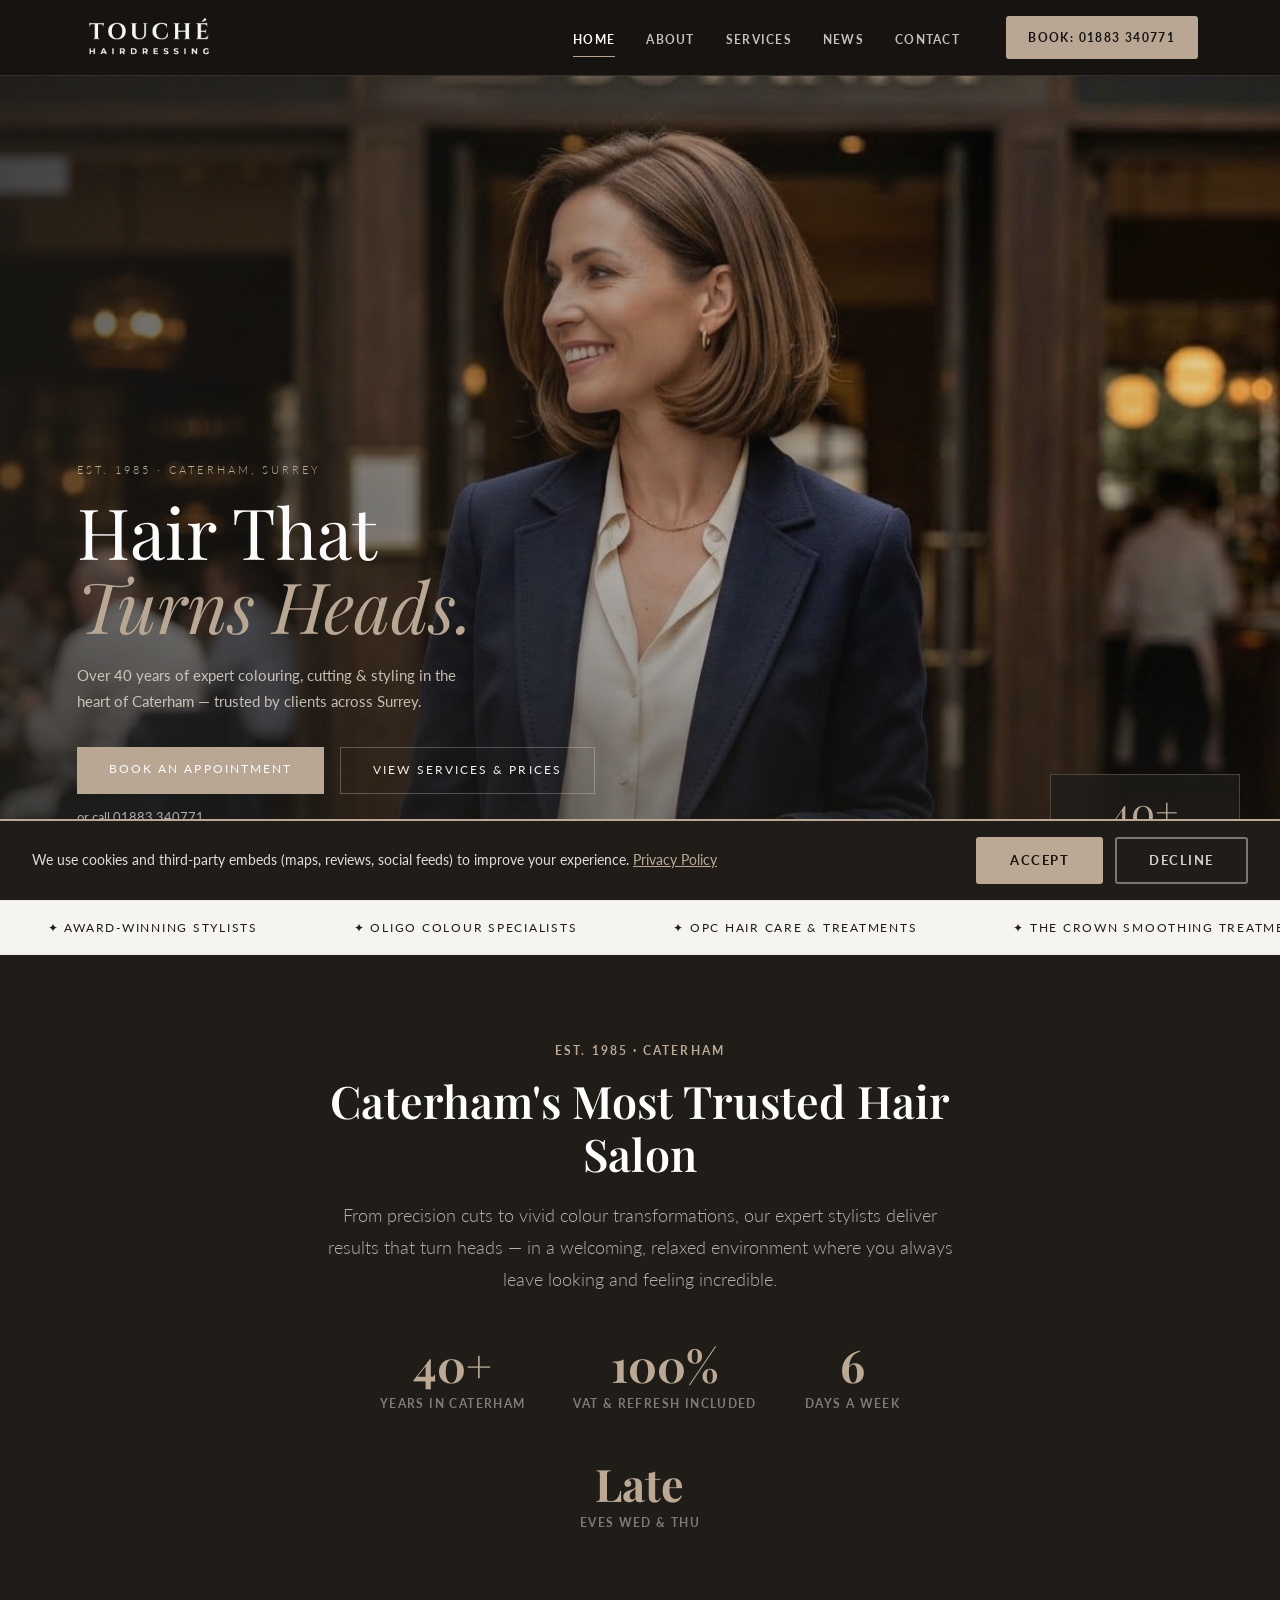
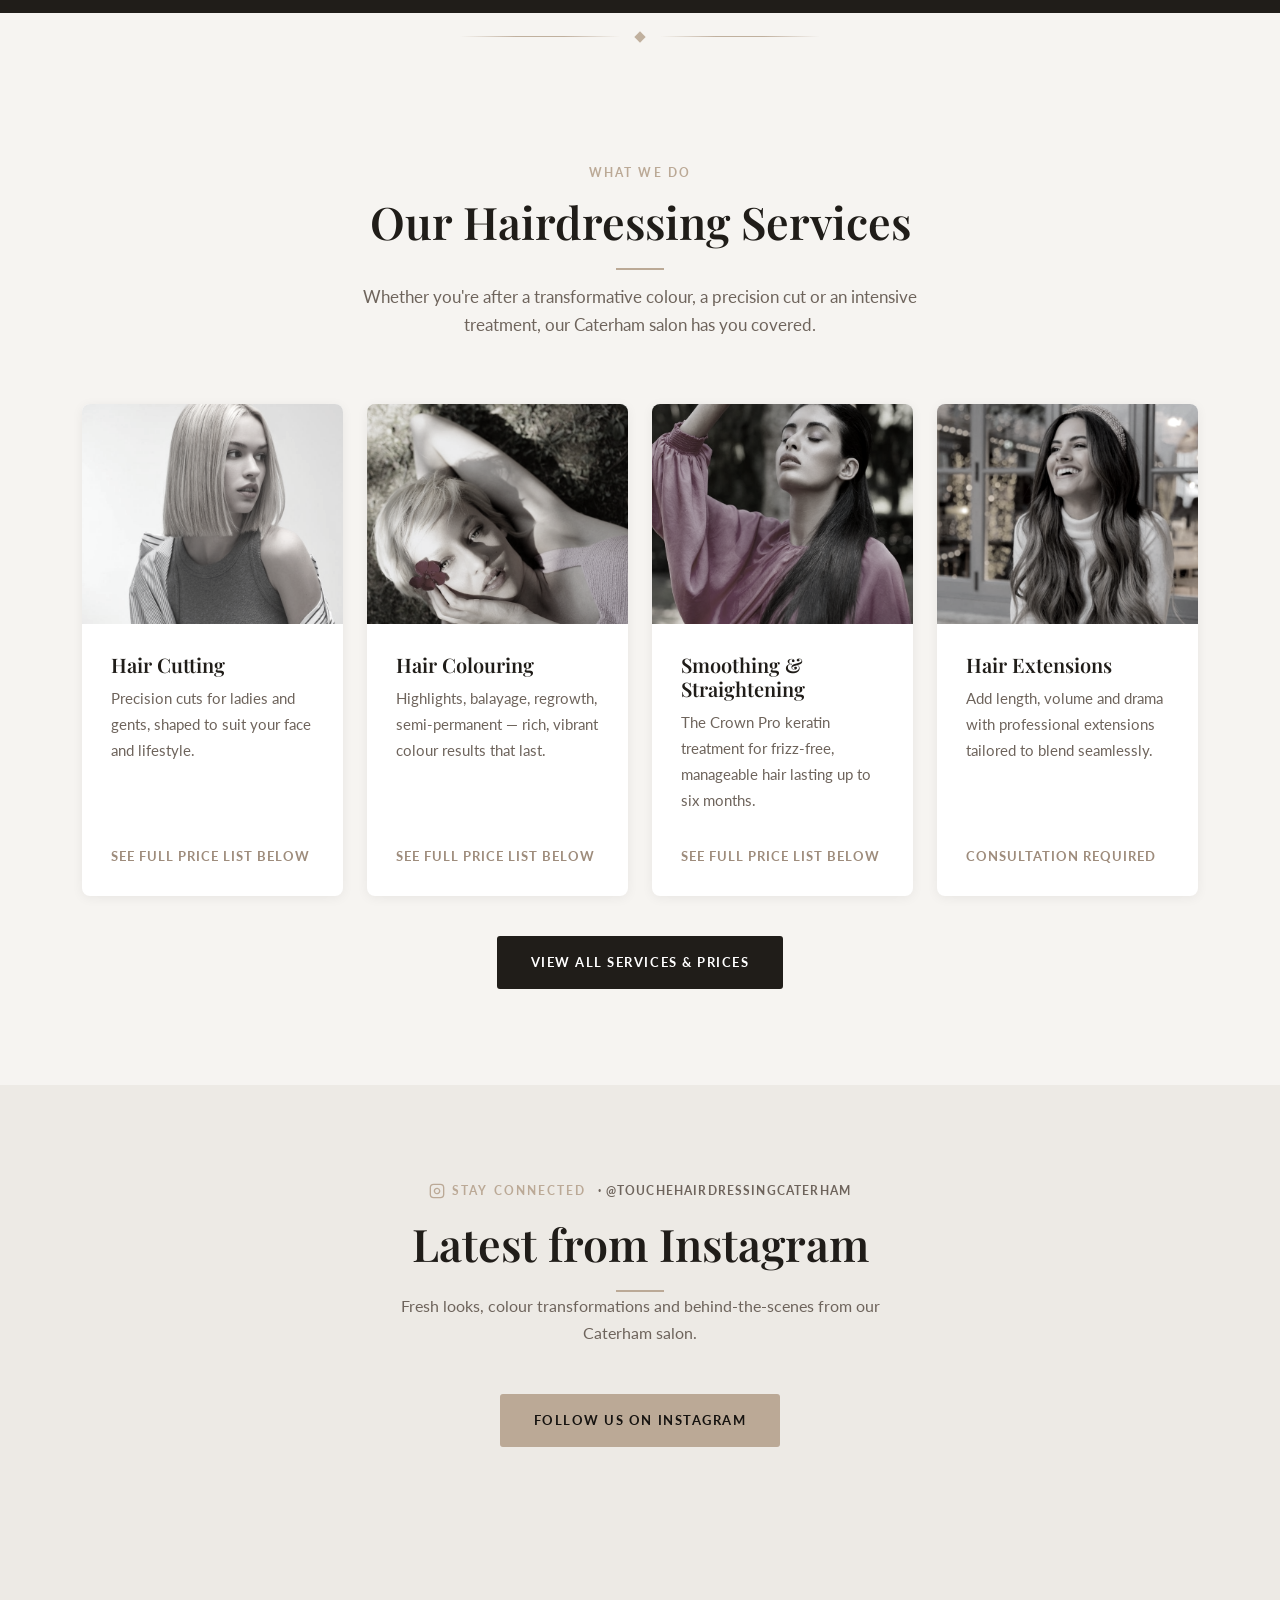
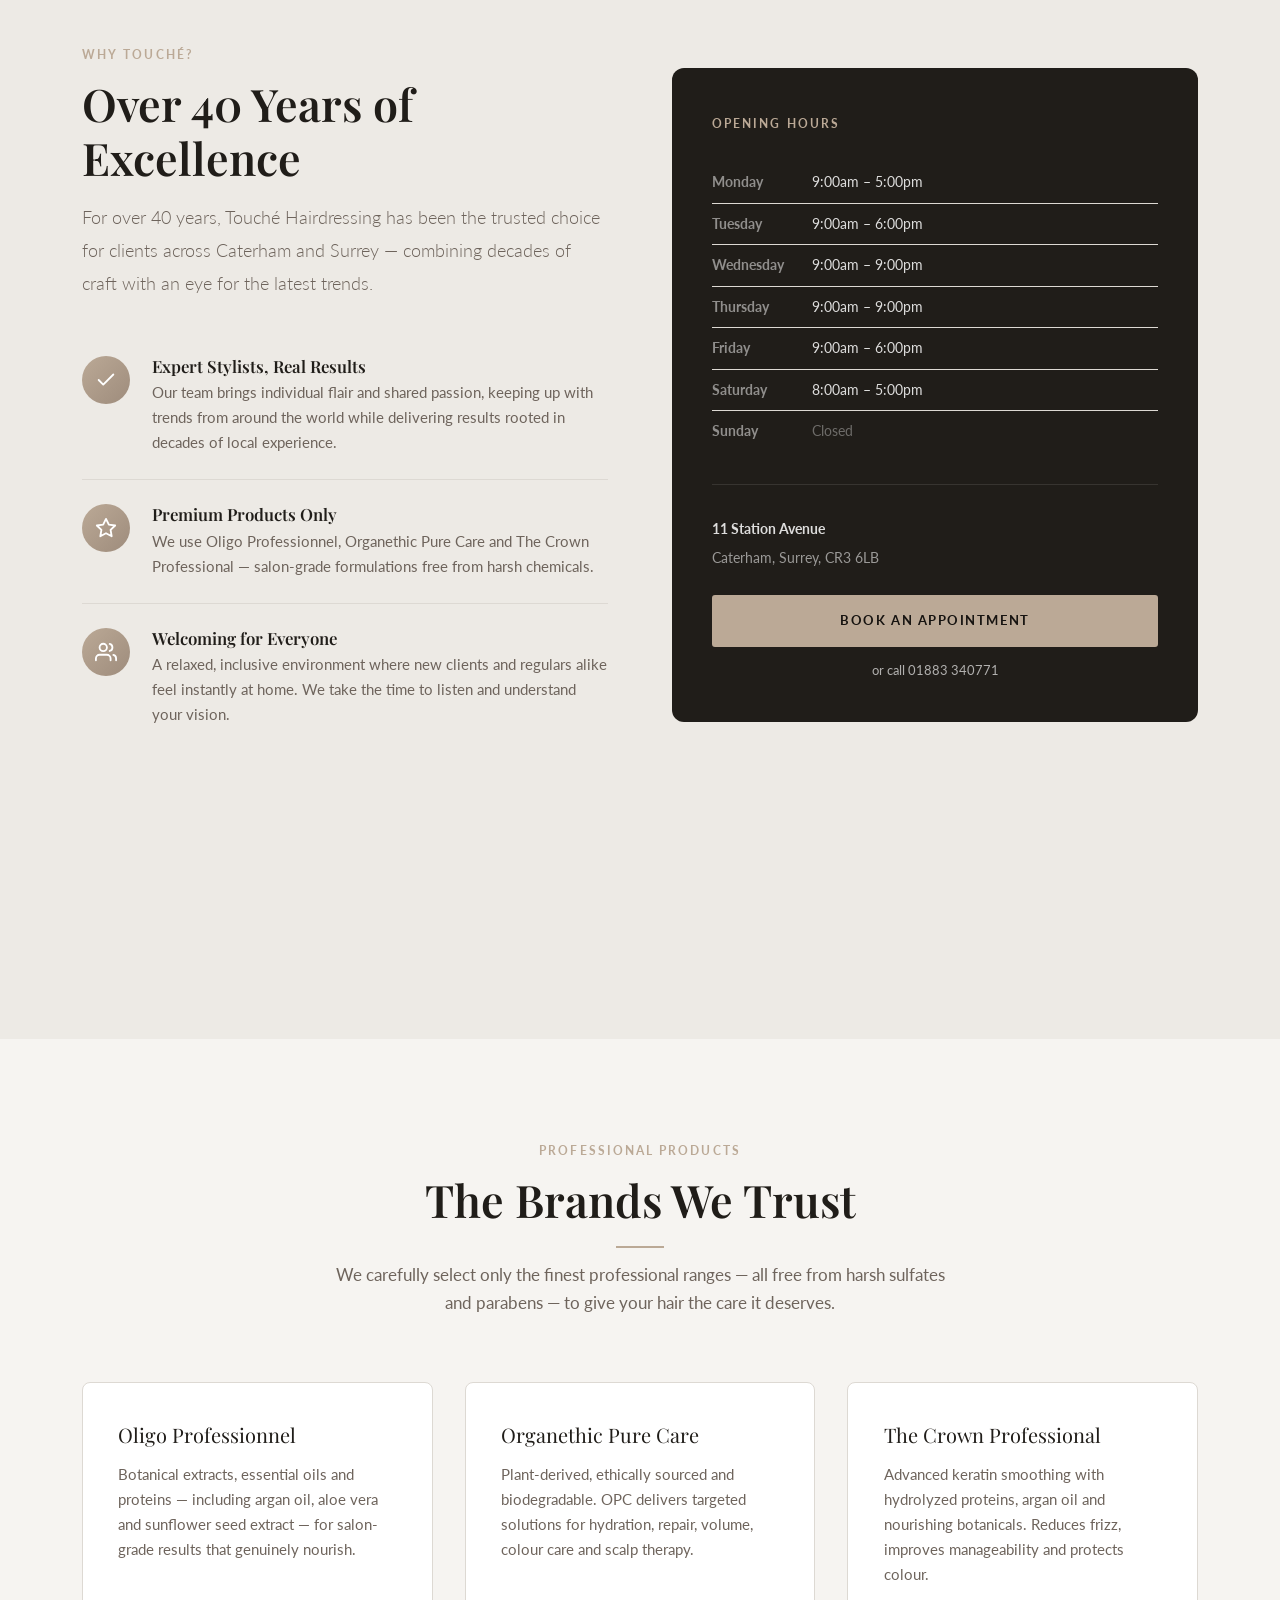
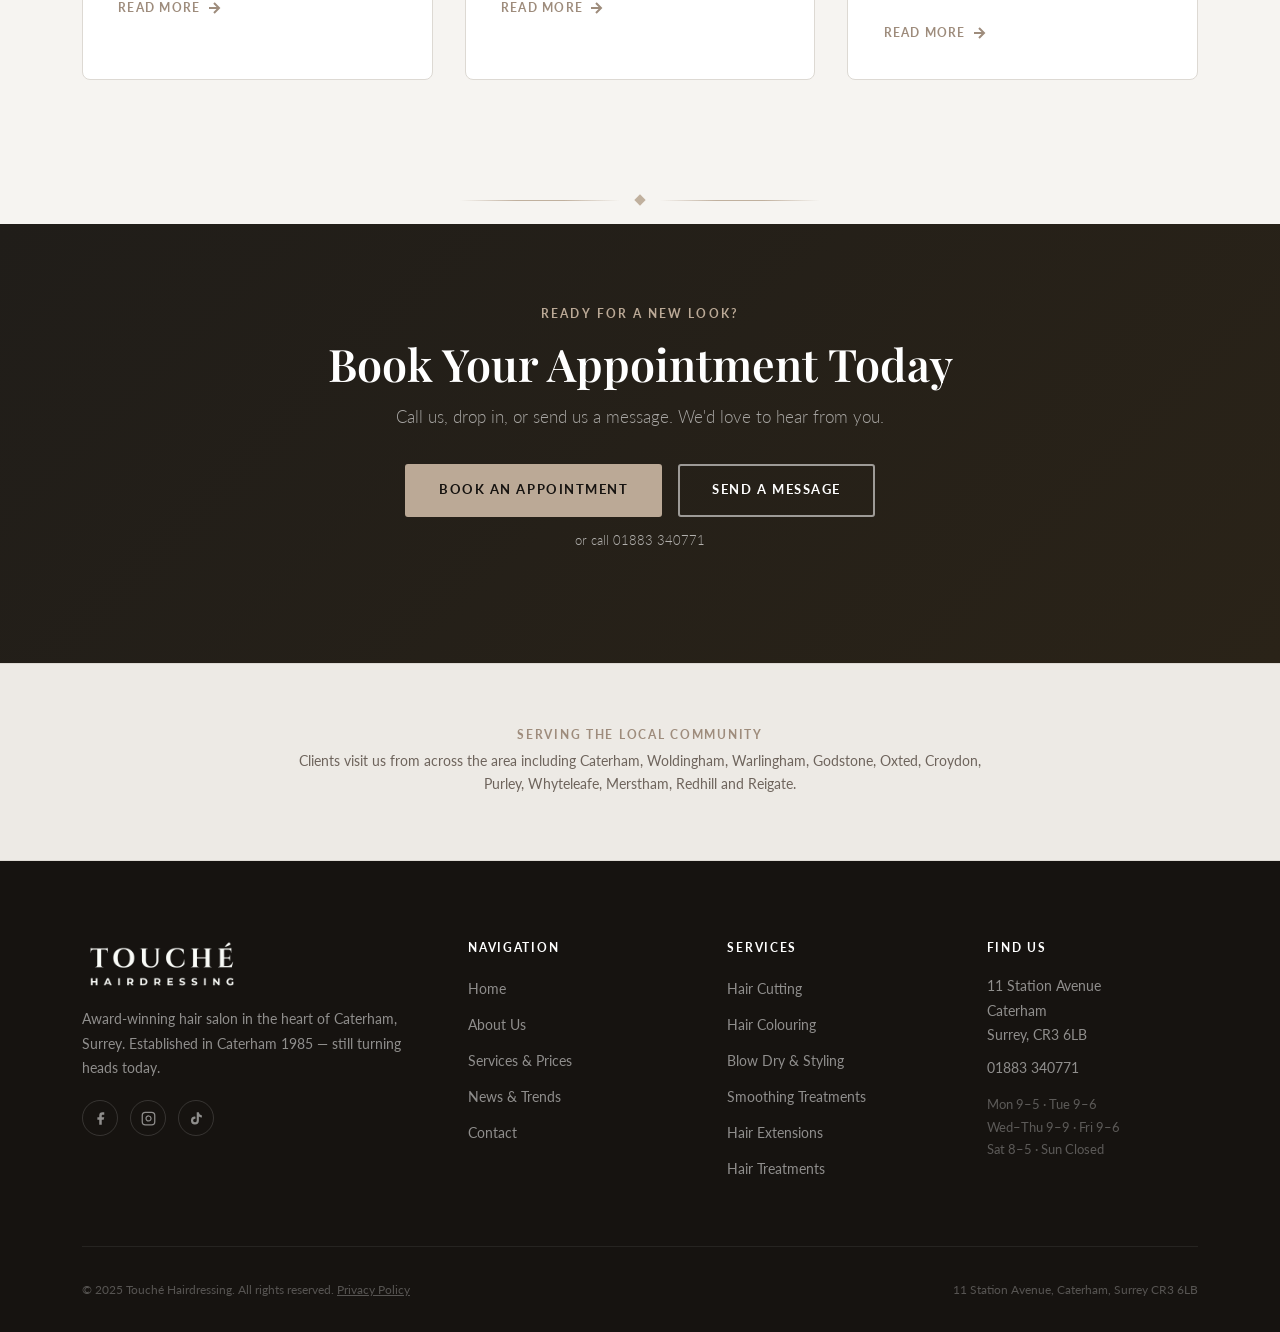
==== index.html @ b86980f4 "feat: aesthetic polish — grain, Ken Burns, dividers, numerals - Replace emoji category tiles on serv" ====
<!DOCTYPE html>
<html lang="en-GB">
<head>
<!-- Google Tag Manager -->
<script>(function(w,d,s,l,i){w[l]=w[l]||[];w[l].push({"gtm.start":
new Date().getTime(),event:"gtm.js"});var f=d.getElementsByTagName(s)[0],
j=d.createElement(s),dl=l!="dataLayer"?"&l="+l:"";j.async=true;j.src=
"https://www.googletagmanager.com/gtm.js?id="+i+dl;f.parentNode.insertBefore(j,f);
})(window,document,"script","dataLayer","GTM-K94RBX8N");</script>
<!-- End Google Tag Manager -->
  <meta charset="UTF-8">
  <meta name="viewport" content="width=device-width, initial-scale=1.0">
  <title>Touché Hairdressing Caterham | Award-Winning Hair Salon Surrey</title>
  <meta name="description" content="Touché Hairdressing — Caterham's award-winning hair salon. Expert colouring, cutting, extensions & smoothing treatments. Serving Caterham, Warlingham, Oxted & beyond for over 40 years. Call 01883 340771.">
  <meta name="keywords" content="hairdresser Caterham, hair salon Caterham, hair colouring Caterham, balayage Surrey, hair extensions Caterham, Touché hairdressing">
  <link rel="canonical" href="https://www.touchehaircaterham.com/">

  <!-- Open Graph -->
  <meta property="og:type" content="website">
  <meta property="og:url" content="https://www.touchehaircaterham.com/">
  <meta property="og:title" content="Touché Hairdressing Caterham | Award-Winning Hair Salon Surrey">
  <meta property="og:description" content="Expert colouring, cutting & styling in the heart of Caterham, Surrey. Over 40 years of award-winning hairdressing. Book today: 01883 340771.">
  <meta property="og:site_name" content="Touché Hairdressing Caterham">

  <!-- Twitter Card -->
  <meta name="twitter:card" content="summary_large_image">
  <meta name="twitter:title" content="Touché Hairdressing Caterham | Award-Winning Hair Salon Surrey">
  <meta name="twitter:description" content="Expert colouring, cutting & styling in the heart of Caterham, Surrey. Over 40 years of award-winning hairdressing.">

  <link rel="icon" type="image/x-icon" href="Images/favicon.ico">
  <link rel="icon" type="image/png" sizes="32x32" href="Images/favicon-32x32.png">
  <link rel="icon" type="image/png" sizes="16x16" href="Images/favicon-16x16.png">
  <link rel="apple-touch-icon" href="Images/apple-touch-icon.png">
  <link rel="manifest" href="Images/site.webmanifest">

  <link rel="stylesheet" href="css/style.css">

  <!-- Schema.org LocalBusiness -->
  <script type="application/ld+json">
  {
    "@context": "https://schema.org",
    "@type": "HairSalon",
    "name": "Touché Hairdressing",
    "alternateName": "Touche Hairdressing Caterham",
    "url": "https://www.touchehaircaterham.com",
    "telephone": "+441883340771",
    "address": {
      "@type": "PostalAddress",
      "streetAddress": "11 Station Avenue",
      "addressLocality": "Caterham",
      "addressRegion": "Surrey",
      "postalCode": "CR3 6LB",
      "addressCountry": "GB"
    },
    "geo": {
      "@type": "GeoCoordinates",
      "latitude": 51.2843,
      "longitude": -0.0786
    },
    "openingHoursSpecification": [
      {"@type":"OpeningHoursSpecification","dayOfWeek":"Monday","opens":"09:00","closes":"17:00"},
      {"@type":"OpeningHoursSpecification","dayOfWeek":"Tuesday","opens":"09:00","closes":"18:00"},
      {"@type":"OpeningHoursSpecification","dayOfWeek":"Wednesday","opens":"09:00","closes":"21:00"},
      {"@type":"OpeningHoursSpecification","dayOfWeek":"Thursday","opens":"09:00","closes":"21:00"},
      {"@type":"OpeningHoursSpecification","dayOfWeek":"Friday","opens":"09:00","closes":"18:00"},
      {"@type":"OpeningHoursSpecification","dayOfWeek":"Saturday","opens":"08:00","closes":"17:00"}
    ],
    "priceRange": "££",
    "currenciesAccepted": "GBP",
    "paymentAccepted": "Cash, Credit Card",
    "description": "Award-winning hair salon in Caterham, Surrey. Expert colouring, cutting, extensions and smoothing treatments. Established in Caterham 1985.",
    "areaServed": ["Caterham","Woldingham","Warlingham","Godstone","Oxted","Croydon","Purley","Whyteleafe","Merstham","Redhill","Reigate"],
    "sameAs": [
      "https://www.facebook.com/touchehaircaterham",
      "https://www.instagram.com/touchehairdressingcaterham/",
      "https://www.tiktok.com/@touchehairdressing"
    ]
  }
  </script>
</head>
<body>
<!-- Google Tag Manager (noscript) -->
<noscript><iframe src="https://www.googletagmanager.com/ns.html?id=GTM-K94RBX8N"
height="0" width="0" style="display:none;visibility:hidden"></iframe></noscript>
<!-- End Google Tag Manager (noscript) -->

<!-- ===== NAVIGATION ===== -->
<nav class="nav" aria-label="Main navigation">
  <div class="nav__container">
    <a href="index.html" class="nav__logo" aria-label="Touché Hairdressing — Home">
      <img src="Images/touche%20logo%20wt.png" alt="Touché Hairdressing Caterham" class="nav__logo-img">
    </a>
    <ul class="nav__links" role="list">
      <li><a href="index.html" class="active">Home</a></li>
      <li><a href="about.html">About</a></li>
      <li><a href="services.html">Services</a></li>
      <li><a href="news/">News</a></li>
      <li><a href="contact.html">Contact</a></li>
    </ul>
    <a href="tel:01883340771" class="btn btn--gold nav__cta">Book: 01883 340771</a>
    <button class="nav__hamburger" aria-label="Toggle navigation menu" aria-expanded="false">
      <span></span><span></span><span></span>
    </button>
  </div>
</nav>

<!-- Mobile menu -->
<nav class="nav__mobile" aria-label="Mobile navigation">
  <a href="index.html">Home</a>
  <a href="about.html">About</a>
  <a href="services.html">Services</a>
  <a href="news/">News</a>
  <a href="contact.html">Contact</a>
  <a href="tel:01883340771" class="btn btn--gold">Call 01883 340771</a>
</nav>

<!-- ===== HERO CAROUSEL ===== -->
<section class="hero" id="section-hero" aria-label="Welcome to Touché Hairdressing">
  <img class="carousel-slide active" src="Images/header%201%201920%20x%20860%20px.jpg" alt="Expert hair styling at Touché Caterham" loading="eager">
  <img class="carousel-slide" src="Images/header%202%201920%20x%20860%20px.jpg" alt="Hair colour services at Touché" loading="lazy">
  <img class="carousel-slide" src="Images/header%203%201920%20x%20860%20px.jpg" alt="Inside Touché salon Caterham" loading="lazy">
  <img class="carousel-slide" src="Images/header%204%201920%20x%20860%20px.jpg" alt="Hair styling at Touché Caterham" loading="lazy">
  <img class="carousel-slide" src="Images/header%205%201920%20x%20860%20px.jpg" alt="Award-winning stylists at Touché Caterham" loading="lazy">
  <img class="carousel-slide" src="Images/header%206%201920%20x%20860%20px.jpg" alt="Touché Hairdressing Caterham salon" loading="lazy">
  <img class="carousel-slide" src="Images/header%207%201920%20x%20860%20px.jpg" alt="Touché Hairdressing Caterham team" loading="lazy">

  <div class="hero-overlay"></div>

  <div class="hero-content">
    <p class="hero-eyebrow">Est. 1985 · Caterham, Surrey</p>
    <h1 class="hero-heading">Hair That<br><em>Turns Heads.</em></h1>
    <p class="hero-sub">Over 40 years of expert colouring, cutting &amp; styling in the heart of Caterham — trusted by clients across Surrey.</p>
    <div class="hero-actions">
      <a href="https://s-iq.co/BookingPortal/dist/?salonid=5d4b7112-81b5-464b-9ccf-8835ad6793a3&amp;tab=contact" class="btn-hero-primary" target="_blank" rel="noopener">Book an Appointment</a>
      <a href="services.html" class="btn-hero-ghost">View Services &amp; Prices</a>
    </div>
    <p style="margin-top:0.75rem;font-size:0.82rem;"><a href="tel:01883340771" style="color:rgba(255,255,255,0.65);">or call 01883 340771</a></p>
  </div>

  <div class="hero-badge">
    <div class="years">40+</div>
    <div class="label">Years of Excellence</div>
  </div>

  <div class="hero-progress" id="heroProgress"></div>

  <div class="hero-dots">
    <button class="hero-dot active" aria-label="Slide 1"></button>
    <button class="hero-dot" aria-label="Slide 2"></button>
    <button class="hero-dot" aria-label="Slide 3"></button>
    <button class="hero-dot" aria-label="Slide 4"></button>
    <button class="hero-dot" aria-label="Slide 5"></button>
    <button class="hero-dot" aria-label="Slide 6"></button>
    <button class="hero-dot" aria-label="Slide 7"></button>
  </div>
</section>

<!-- ===== TICKER ===== -->
<div class="ticker-wrap">
  <div class="ticker-track">
    <div class="ticker-item">✦ Award-Winning Stylists</div>
    <div class="ticker-item">✦ Oligo Colour Specialists</div>
    <div class="ticker-item">✦ OPC Hair Care &amp; Treatments</div>
    <div class="ticker-item">✦ The Crown Smoothing Treatment</div>
    <div class="ticker-item">✦ Easy Online Booking</div>
    <div class="ticker-item">✦ Eco Friendly Salon</div>
    <div class="ticker-item">✦ Vegan Products</div>
    <div class="ticker-item">✦ Award-Winning Stylists</div>
    <div class="ticker-item">✦ Oligo Colour Specialists</div>
    <div class="ticker-item">✦ OPC Hair Care &amp; Treatments</div>
    <div class="ticker-item">✦ The Crown Smoothing Treatment</div>
    <div class="ticker-item">✦ Easy Online Booking</div>
    <div class="ticker-item">✦ Eco Friendly Salon</div>
    <div class="ticker-item">✦ Vegan Products</div>
  </div>
</div>

<!-- ===== INTRO STRIP ===== -->
<div class="intro-strip">
  <div class="intro-strip__inner">
    <span class="eyebrow">Est. 1985 · Caterham</span>
    <h2>Caterham's Most Trusted Hair Salon</h2>
    <p>From precision cuts to vivid colour transformations, our expert stylists deliver results that turn heads — in a welcoming, relaxed environment where you always leave looking and feeling incredible.</p>
    <div class="intro-strip__stats">
      <div class="stat">
        <span class="stat__number">40+</span>
        <span class="stat__label">Years in Caterham</span>
      </div>
      <div class="stat">
        <span class="stat__number">100%</span>
        <span class="stat__label">VAT &amp; refresh included</span>
      </div>
      <div class="stat">
        <span class="stat__number">6</span>
        <span class="stat__label">Days a week</span>
      </div>
      <div class="stat">
        <span class="stat__number">Late</span>
        <span class="stat__label">Eves Wed &amp; Thu</span>
      </div>
    </div>
  </div>
</div>

<!-- ===== SECTION DIVIDER ===== -->
<div class="container" aria-hidden="true">
  <div class="section-divider"><span class="section-divider__mark"></span></div>
</div>

<!-- ===== SERVICES OVERVIEW ===== -->
<section class="section" id="section-services" aria-labelledby="services-heading">
  <div class="container">
    <div class="section__header">
      <span class="eyebrow">What We Do</span>
      <h2 id="services-heading">Our Hairdressing Services</h2>
      <div class="divider"></div>
      <p>Whether you're after a transformative colour, a precision cut or an intensive treatment, our Caterham salon has you covered.</p>
    </div>

    <div class="grid-4">
      <!-- Cutting -->
      <article class="service-card">
        <div class="service-card__img">
          <img src="Images/service-cutting.jpg" alt="Hair cutting service at Touché Hairdressing Caterham" loading="lazy">
        </div>
        <div class="service-card__body">
          <h3>Hair Cutting</h3>
          <p>Precision cuts for ladies and gents, shaped to suit your face and lifestyle.</p>
          <span class="service-card__price">See full price list below</span>
        </div>
      </article>

      <!-- Colouring -->
      <article class="service-card">
        <div class="service-card__img">
          <img src="Images/service-colouring.jpg" alt="Hair colouring and highlights at Touché Hairdressing Caterham" loading="lazy">
        </div>
        <div class="service-card__body">
          <h3>Hair Colouring</h3>
          <p>Highlights, balayage, regrowth, semi-permanent — rich, vibrant colour results that last.</p>
          <span class="service-card__price">See full price list below</span>
        </div>
      </article>

      <!-- Smoothing -->
      <article class="service-card">
        <div class="service-card__img">
          <img src="Images/service-smoothing.jpg" alt="Hair smoothing and straightening treatment at Touché Hairdressing Caterham" loading="lazy">
        </div>
        <div class="service-card__body">
          <h3>Smoothing &amp; Straightening</h3>
          <p>The Crown Pro keratin treatment for frizz-free, manageable hair lasting up to six months.</p>
          <span class="service-card__price">See full price list below</span>
        </div>
      </article>

      <!-- Extensions -->
      <article class="service-card">
        <div class="service-card__img">
          <img src="Images/service-extensions.jpg" alt="Hair extensions at Touché Hairdressing Caterham" loading="lazy">
        </div>
        <div class="service-card__body">
          <h3>Hair Extensions</h3>
          <p>Add length, volume and drama with professional extensions tailored to blend seamlessly.</p>
          <span class="service-card__price">Consultation required</span>
        </div>
      </article>
    </div>

    <div style="text-align:center; margin-top:2.5rem;">
      <a href="services.html" class="btn btn--dark">View All Services &amp; Prices</a>
    </div>
  </div>
</section>

<!-- ===== INSTAGRAM FEED ===== -->
<script src="https://cdn.commoninja.com/sdk/latest/commonninja.js" defer></script>
<section class="section section--cream" id="section-instagram" aria-label="Instagram feed">
  <div class="container">

    <div class="instagram-feed__header">
      <div class="instagram-feed__handle">
        <svg width="16" height="16" viewBox="0 0 24 24" fill="none" stroke="currentColor" stroke-width="2"><rect x="2" y="2" width="20" height="20" rx="5"/><path d="M16 11.37A4 4 0 1 1 12.63 8 4 4 0 0 1 16 11.37z"/><line x1="17.5" y1="6.5" x2="17.51" y2="6.5"/></svg>
        <span class="eyebrow" style="margin-bottom:0;">Stay Connected</span>
        <span>&nbsp;·&nbsp;@touchehairdressingcaterham</span>
      </div>
      <h2>Latest from Instagram</h2>
      <div class="divider"></div>
      <p style="color:var(--text-light);max-width:500px;margin:0 auto;">Fresh looks, colour transformations and behind-the-scenes from our Caterham salon.</p>
    </div>

    <div class="commonninja_component pid-432ccef7-cc58-451c-9a2c-a123068f194a"></div>

    <div class="instagram-feed__cta">
      <a href="https://www.instagram.com/touchehairdressingcaterham/" target="_blank" rel="noopener" class="btn btn--gold">Follow Us on Instagram</a>
    </div>

  </div>
</section>

<!-- ===== WHY CHOOSE US ===== -->
<section class="section section--cream" id="section-why" aria-labelledby="why-heading">
  <div class="container">
    <div class="grid-2" style="gap:4rem; align-items:center;">
      <div>
        <span class="eyebrow">Why Touché?</span>
        <h2 id="why-heading">Over 40 Years of Excellence</h2>
        <p class="lead" style="margin:1rem 0 2rem;">For over 40 years, Touché Hairdressing has been the trusted choice for clients across Caterham and Surrey — combining decades of craft with an eye for the latest trends.</p>

        <div class="feature">
          <div class="feature__icon">
            <svg viewBox="0 0 24 24" fill="none" stroke="currentColor" stroke-width="2" stroke-linecap="round" stroke-linejoin="round">
              <polyline points="20 6 9 17 4 12"/>
            </svg>
          </div>
          <div class="feature__body">
            <h4>Expert Stylists, Real Results</h4>
            <p>Our team brings individual flair and shared passion, keeping up with trends from around the world while delivering results rooted in decades of local experience.</p>
          </div>
        </div>

        <div class="feature">
          <div class="feature__icon">
            <svg viewBox="0 0 24 24" fill="none" stroke="currentColor" stroke-width="2" stroke-linecap="round" stroke-linejoin="round">
              <path d="M12 2L15.09 8.26L22 9.27L17 14.14L18.18 21.02L12 17.77L5.82 21.02L7 14.14L2 9.27L8.91 8.26L12 2Z"/>
            </svg>
          </div>
          <div class="feature__body">
            <h4>Premium Products Only</h4>
            <p>We use Oligo Professionnel, Organethic Pure Care and The Crown Professional — salon-grade formulations free from harsh chemicals.</p>
          </div>
        </div>

        <div class="feature">
          <div class="feature__icon">
            <svg viewBox="0 0 24 24" fill="none" stroke="currentColor" stroke-width="2" stroke-linecap="round" stroke-linejoin="round">
              <path d="M17 21v-2a4 4 0 0 0-4-4H5a4 4 0 0 0-4 4v2"/>
              <circle cx="9" cy="7" r="4"/>
              <path d="M23 21v-2a4 4 0 0 0-3-3.87"/>
              <path d="M16 3.13a4 4 0 0 1 0 7.75"/>
            </svg>
          </div>
          <div class="feature__body">
            <h4>Welcoming for Everyone</h4>
            <p>A relaxed, inclusive environment where new clients and regulars alike feel instantly at home. We take the time to listen and understand your vision.</p>
          </div>
        </div>
      </div>

      <!-- About sidebar -->
      <div style="background:var(--dark);border-radius:12px;padding:2.5rem;color:var(--white);">
        <span class="eyebrow">Opening Hours</span>
        <table class="hours-table" style="margin-top:1rem; width:100%;">
          <tbody data-cms="hours" data-cms-dark="true">
            <tr><td style="color:rgba(255,255,255,0.5)">Monday</td><td style="color:rgba(255,255,255,0.85)">9am – 5pm</td></tr>
            <tr><td style="color:rgba(255,255,255,0.5)">Tuesday</td><td style="color:rgba(255,255,255,0.85)">9am – 6pm</td></tr>
            <tr><td style="color:rgba(255,255,255,0.5)">Wednesday</td><td style="color:rgba(255,255,255,0.85)">9am – 9pm</td></tr>
            <tr><td style="color:rgba(255,255,255,0.5)">Thursday</td><td style="color:rgba(255,255,255,0.85)">9am – 9pm</td></tr>
            <tr><td style="color:rgba(255,255,255,0.5)">Friday</td><td style="color:rgba(255,255,255,0.85)">9am – 6pm</td></tr>
            <tr><td style="color:rgba(255,255,255,0.5)">Saturday</td><td style="color:rgba(255,255,255,0.85)">8am – 5pm</td></tr>
            <tr><td style="color:rgba(255,255,255,0.5)">Sunday</td><td style="color:rgba(255,255,255,0.4)">Closed</td></tr>
          </tbody>
        </table>
        <hr style="border:none;border-top:1px solid rgba(255,255,255,0.1);margin:2rem 0;">
        <p style="font-size:0.9rem;color:rgba(255,255,255,0.55);margin-bottom:0.3rem;">
          <strong style="color:rgba(255,255,255,0.85);">11 Station Avenue</strong>
        </p>
        <p style="font-size:0.9rem;color:rgba(255,255,255,0.55);margin-bottom:1.5rem;">Caterham, Surrey, CR3 6LB</p>
        <a href="https://s-iq.co/BookingPortal/dist/?salonid=5d4b7112-81b5-464b-9ccf-8835ad6793a3&amp;tab=contact" class="btn btn--gold" style="width:100%;text-align:center;display:block;" target="_blank" rel="noopener">
          Book an Appointment
        </a>
        <p style="margin-top:0.75rem;font-size:0.82rem;text-align:center;"><a href="tel:01883340771" style="color:rgba(255,255,255,0.65);">or call 01883 340771</a></p>
      </div>
    </div>
  </div>
</section>

<!-- ===== SALONSPY WIDGET ===== -->
<section class="section section--cream" id="section-reviews" aria-label="Reviews">
  <div class="container" style="text-align:center;">
    <script data-src="https://www.salonspy.com/widgets/v2/dist/js/widget.min.js" data-async="true"></script>
    <salonspy-widget data-token="cb38b69e49a0d4ace4aa6e8e24d82dcb" data-type="salon"></salonspy-widget>
  </div>
</section>

<!-- ===== PRODUCTS ===== -->
<section class="section" id="section-products" aria-labelledby="products-heading">
  <div class="container">
    <div class="section__header">
      <span class="eyebrow">Professional Products</span>
      <h2 id="products-heading">The Brands We Trust</h2>
      <div class="divider"></div>
      <p>We carefully select only the finest professional ranges — all free from harsh sulfates and parabens — to give your hair the care it deserves.</p>
    </div>

    <div class="grid-3">
      <article class="product-card">
        <div class="product-card__name">Oligo Professionnel</div>
        <p>Botanical extracts, essential oils and proteins — including argan oil, aloe vera and sunflower seed extract — for salon-grade results that genuinely nourish.</p>
        <a href="news/oligo-professionnel.html" class="product-card__link">
          Read more
          <svg width="14" height="14" viewBox="0 0 14 14" fill="none" stroke="currentColor" stroke-width="2"><path d="M2 7h10M7 2l5 5-5 5"/></svg>
        </a>
      </article>

      <article class="product-card">
        <div class="product-card__name">Organethic Pure Care</div>
        <p>Plant-derived, ethically sourced and biodegradable. OPC delivers targeted solutions for hydration, repair, volume, colour care and scalp therapy.</p>
        <a href="news/organethic-pure-care.html" class="product-card__link">
          Read more
          <svg width="14" height="14" viewBox="0 0 14 14" fill="none" stroke="currentColor" stroke-width="2"><path d="M2 7h10M7 2l5 5-5 5"/></svg>
        </a>
      </article>

      <article class="product-card">
        <div class="product-card__name">The Crown Professional</div>
        <p>Advanced keratin smoothing with hydrolyzed proteins, argan oil and nourishing botanicals. Reduces frizz, improves manageability and protects colour.</p>
        <a href="news/the-crown-professional.html" class="product-card__link">
          Read more
          <svg width="14" height="14" viewBox="0 0 14 14" fill="none" stroke="currentColor" stroke-width="2"><path d="M2 7h10M7 2l5 5-5 5"/></svg>
        </a>
      </article>
    </div>
  </div>
</section>

<!-- ===== SECTION DIVIDER ===== -->
<div class="container" aria-hidden="true">
  <div class="section-divider"><span class="section-divider__mark"></span></div>
</div>

<!-- ===== CTA BAND ===== -->
<div class="cta-band">
  <div class="container">
    <span class="eyebrow" style="display:block;margin-bottom:0.8rem;">Ready for a new look?</span>
    <h2>Book Your Appointment Today</h2>
    <p>Call us, drop in, or send us a message. We'd love to hear from you.</p>
    <div style="display:flex;gap:1rem;justify-content:center;flex-wrap:wrap;">
      <a href="https://s-iq.co/BookingPortal/dist/?salonid=5d4b7112-81b5-464b-9ccf-8835ad6793a3&amp;tab=contact" class="btn btn--gold" target="_blank" rel="noopener">Book an Appointment</a>
      <a href="contact.html" class="btn btn--outline">Send a Message</a>
    </div>
    <p style="margin-top:0.75rem;font-size:0.82rem;"><a href="tel:01883340771" style="color:rgba(255,255,255,0.65);">or call 01883 340771</a></p>
  </div>
</div>

<!-- ===== LOCATION STRIP ===== -->
<div class="location-strip">
  <div class="container">
    <h3>Serving the Local Community</h3>
    <p>Clients visit us from across the area including Caterham, Woldingham, Warlingham, Godstone, Oxted, Croydon, Purley, Whyteleafe, Merstham, Redhill and Reigate.</p>
  </div>
</div>

<!-- ===== FOOTER ===== -->
<footer class="footer" aria-label="Site footer">
  <div class="container">
    <div class="footer__grid">
      <div class="footer__brand">
        <a href="index.html" class="nav__logo" aria-label="Touché Hairdressing Home">
          <img src="Images/touche%20logo%20wt.png" alt="Touché Hairdressing Caterham" class="nav__logo-img">
        </a>
        <p>Award-winning hair salon in the heart of Caterham, Surrey. Established in Caterham 1985 — still turning heads today.</p>
        <div class="footer__social" aria-label="Social media links">
          <a href="https://www.facebook.com/touchehaircaterham" aria-label="Facebook" target="_blank" rel="noopener"><svg viewBox="0 0 24 24" fill="currentColor"><path d="M18 2h-3a5 5 0 0 0-5 5v3H7v4h3v8h4v-8h3l1-4h-4V7a1 1 0 0 1 1-1h3z"/></svg></a>
          <a href="https://www.instagram.com/touchehairdressingcaterham/" aria-label="Instagram" target="_blank" rel="noopener"><svg viewBox="0 0 24 24" fill="none" stroke="currentColor" stroke-width="2"><rect x="2" y="2" width="20" height="20" rx="5"/><path d="M16 11.37A4 4 0 1 1 12.63 8 4 4 0 0 1 16 11.37z"/><line x1="17.5" y1="6.5" x2="17.51" y2="6.5"/></svg></a>
          <a href="https://www.tiktok.com/@touchehairdressing" aria-label="TikTok" target="_blank" rel="noopener"><svg viewBox="0 0 24 24" fill="currentColor"><path d="M19.59 6.69a4.83 4.83 0 0 1-3.77-4.25V2h-3.45v13.67a2.89 2.89 0 0 1-2.88 2.5 2.89 2.89 0 0 1-2.89-2.89 2.89 2.89 0 0 1 2.89-2.89c.28 0 .54.04.79.1V9.01a6.33 6.33 0 0 0-.79-.05 6.34 6.34 0 0 0-6.34 6.34 6.34 6.34 0 0 0 6.34 6.34 6.34 6.34 0 0 0 6.33-6.34V8.69a8.2 8.2 0 0 0 4.79 1.52V6.75a4.85 4.85 0 0 1-1.02-.06z"/></svg></a>
        </div>
      </div>

      <div class="footer__col">
        <h4>Navigation</h4>
        <ul>
          <li><a href="index.html">Home</a></li>
          <li><a href="about.html">About Us</a></li>
          <li><a href="services.html">Services &amp; Prices</a></li>
          <li><a href="news/">News &amp; Trends</a></li>
          <li><a href="contact.html">Contact</a></li>
        </ul>
      </div>

      <div class="footer__col">
        <h4>Services</h4>
        <ul>
          <li><a href="services.html#cutting">Hair Cutting</a></li>
          <li><a href="services.html#colouring">Hair Colouring</a></li>
          <li><a href="services.html#styling">Blow Dry &amp; Styling</a></li>
          <li><a href="services.html#smoothing">Smoothing Treatments</a></li>
          <li><a href="services.html#extensions">Hair Extensions</a></li>
          <li><a href="services.html#treatments">Hair Treatments</a></li>
        </ul>
      </div>

      <div class="footer__col">
        <h4>Find Us</h4>
        <p>11 Station Avenue<br>Caterham<br>Surrey, CR3 6LB</p>
        <p><a href="tel:01883340771">01883 340771</a></p>
        <p style="margin-top:0.8rem;font-size:0.8rem;color:rgba(255,255,255,0.3);">
          Mon 9–5 · Tue 9–6<br>
          Wed–Thu 9–9 · Fri 9–6<br>
          Sat 8–5 · Sun Closed
        </p>
      </div>
    </div>

    <div class="footer__bottom">
      <p>&copy; 2025 Touché Hairdressing. All rights reserved. <a href="/privacy.html" style="color:inherit;text-decoration:underline;">Privacy Policy</a></p>
      <p>11 Station Avenue, Caterham, Surrey CR3 6LB</p>
    </div>
  </div>
</footer>

<!-- ===== SCROLL UP BUTTON ===== -->
<button id="scroll-up-btn" aria-label="Scroll to previous section">
  <svg width="18" height="18" viewBox="0 0 24 24" fill="none" stroke="currentColor" stroke-width="2.5" stroke-linecap="round" stroke-linejoin="round"><polyline points="18 15 12 9 6 15"/></svg>
</button>

<!-- ===== COOKIE BANNER ===== -->
<div id="cookie-banner" style="display:none;" role="dialog" aria-label="Cookie consent">
  <p>We use cookies and third-party embeds (maps, reviews, social feeds) to improve your experience. <a href="/privacy.html">Privacy Policy</a></p>
  <div class="cookie-banner__btns">
    <button onclick="cookieAccept()" class="btn btn--gold">Accept</button>
    <button onclick="cookieDecline()" class="btn btn--outline-dark">Decline</button>
  </div>
</div>
<script>
(function () {
  var slides = document.querySelectorAll('.carousel-slide');
  var dots = document.querySelectorAll('.hero-dot');
  var progress = document.getElementById('heroProgress');
  var current = 0;
  var slideTimer;

  function startProgress() {
    progress.classList.remove('running');
    void progress.offsetWidth;
    progress.classList.add('running');
  }

  function goToSlide(next) {
    if (next === current) return;
    clearTimeout(slideTimer);
    slides[current].classList.remove('active');
    dots[current].classList.remove('active');
    slides[next].classList.add('active');
    dots[next].classList.add('active');
    current = next;
    startProgress();
    slideTimer = setTimeout(function () { goToSlide((current + 1) % slides.length); }, 4800);
  }

  dots.forEach(function (dot, i) {
    dot.addEventListener('click', function () { goToSlide(i); });
  });

  startProgress();
  slideTimer = setTimeout(function () { goToSlide(1); }, 4800);
}());
</script>
<script src="js/cookies.js"></script>
<script src="js/main.js"></script>
<script src="js/cms.js"></script>
<script>
(function () {
  var btn = document.getElementById('scroll-up-btn');
  var ids = ['section-hero','section-services','section-instagram','section-why','section-reviews','section-products'];

  window.addEventListener('scroll', function () {
    btn.classList.toggle('visible', window.scrollY > 400);
  }, { passive: true });

  btn.addEventListener('click', function () {
    var sections = ids.map(function (id) { return document.getElementById(id); }).filter(Boolean);
    var scrollY  = window.scrollY;
    var target   = null;

    // Find the last section whose top is meaningfully above current scroll
    for (var i = sections.length - 1; i >= 0; i--) {
      var top = sections[i].getBoundingClientRect().top + scrollY;
      if (top < scrollY - 80) { target = sections[i]; break; }
    }

    if (target) {
      target.scrollIntoView({ behavior: 'smooth', block: 'start' });
    } else {
      window.scrollTo({ top: 0, behavior: 'smooth' });
    }
  });
}());
</script>
</body>
</html>
---- css/style.css ----
/* ============================================================
   TOUCHÉ HAIRDRESSING — CATERHAM
   Main Stylesheet — Warm Neutral & Stone Theme
   ============================================================ */

@import url('https://fonts.googleapis.com/css2?family=Playfair+Display:ital,wght@0,400;0,600;0,700;1,400;1,600&family=Lato:wght@300;400;700&display=swap');

/* ===== VARIABLES ===== */
:root {
  --black:        #161310;
  --dark:         #201d19;
  --gold:         #bba996;
  --gold-light:   #d4c4b5;
  --gold-dark:    #9e8c7c;
  --sage:         #819591;
  --cream:        #f6f4f1;
  --warm-white:   #edeae5;
  --grey-light:   #ddd9d3;
  --grey-mid:     #a09890;
  --text:         #2a2520;
  --text-light:   #6e645c;
  --white:        #ffffff;

  --font-serif:   'Playfair Display', Georgia, 'Times New Roman', serif;
  --font-sans:    'Lato', -apple-system, BlinkMacSystemFont, sans-serif;

  --max-width:    1180px;
  --nav-height:   76px;
  --transition:   0.3s ease;
  --shadow-sm:    0 2px 12px rgba(0,0,0,0.06);
  --shadow:       0 4px 28px rgba(0,0,0,0.09);
  --shadow-lg:    0 12px 48px rgba(0,0,0,0.14);
  --radius:       3px;
  --radius-lg:    8px;
}

/* ===== RESET & BASE ===== */
*, *::before, *::after { box-sizing: border-box; margin: 0; padding: 0; }

html {
  font-size: 16px;
  scroll-behavior: smooth;
  -webkit-text-size-adjust: 100%;
  overflow-x: hidden;
}

body {
  font-family: var(--font-sans);
  font-weight: 400;
  color: var(--text);
  background: var(--cream);
  line-height: 1.7;
  overflow-x: hidden;
  position: relative;
}

/* Subtle grain texture — adds warmth & tactile depth to the flat cream background.
   SVG fractal noise tiled across viewport, low opacity, fixed so it doesn't
   scroll with content (reads like paper grain rather than moving pattern). */
body::before {
  content: "";
  position: fixed;
  inset: 0;
  pointer-events: none;
  z-index: 9999;
  opacity: 0.045;
  mix-blend-mode: multiply;
  background-image: url("data:image/svg+xml;utf8,<svg xmlns='http://www.w3.org/2000/svg' width='180' height='180'><filter id='n'><feTurbulence type='fractalNoise' baseFrequency='0.9' numOctaves='2' stitchTiles='stitch'/><feColorMatrix values='0 0 0 0 0.1  0 0 0 0 0.09  0 0 0 0 0.07  0 0 0 0.9 0'/></filter><rect width='100%' height='100%' filter='url(%23n)'/></svg>");
  background-size: 180px 180px;
}

img {
  display: block;
  max-width: 100%;
  height: auto;
}

a {
  color: inherit;
  text-decoration: none;
}

ul { list-style: none; }

/* ===== TYPOGRAPHY ===== */
h1, h2, h3, h4 {
  font-family: var(--font-serif);
  line-height: 1.2;
  color: var(--dark);
  font-weight: 600;
}

h1 { font-size: clamp(2.4rem, 5vw, 3.8rem); }
h2 { font-size: clamp(1.9rem, 3.5vw, 2.8rem); }
h3 { font-size: clamp(1.3rem, 2.5vw, 1.7rem); }
h4 { font-size: 1.1rem; }

p { margin-bottom: 1rem; }
p:last-child { margin-bottom: 0; }

.eyebrow {
  display: inline-block;
  font-family: var(--font-sans);
  font-size: 0.72rem;
  font-weight: 700;
  letter-spacing: 0.18em;
  text-transform: uppercase;
  color: var(--gold);
  margin-bottom: 0.8rem;
}

.lead {
  font-size: 1.15rem;
  font-weight: 300;
  color: var(--text-light);
  line-height: 1.8;
}

/* ===== BUTTONS ===== */
.btn {
  display: inline-block;
  padding: 0.85rem 2rem;
  font-family: var(--font-sans);
  font-size: 0.8rem;
  font-weight: 700;
  letter-spacing: 0.12em;
  text-transform: uppercase;
  border: 2px solid transparent;
  border-radius: var(--radius);
  cursor: pointer;
  transition: all var(--transition);
  white-space: nowrap;
}

.btn--gold {
  background: var(--gold);
  color: var(--black);
  border-color: var(--gold);
}
.btn--gold:hover {
  background: var(--gold-light);
  border-color: var(--gold-light);
  transform: translateY(-1px);
  box-shadow: 0 6px 20px rgba(187,169,150,0.40);
}

.btn--outline {
  background: transparent;
  color: var(--white);
  border-color: rgba(255,255,255,0.55);
}
.btn--outline:hover {
  background: rgba(255,255,255,0.1);
  border-color: var(--white);
}

.btn--dark {
  background: var(--dark);
  color: var(--white);
  border-color: var(--dark);
}
.btn--dark:hover {
  background: var(--black);
  border-color: var(--black);
  transform: translateY(-1px);
}

.btn--outline-dark {
  background: transparent;
  color: var(--dark);
  border-color: var(--grey-light);
}
.btn--outline-dark:hover {
  border-color: var(--gold);
  color: var(--gold-dark);
}

/* ===== NAVIGATION ===== */
.nav {
  position: fixed;
  top: 0;
  left: 0;
  right: 0;
  z-index: 1000;
  height: var(--nav-height);
  background: var(--black);
  border-bottom: 1px solid rgba(187,169,150,0.18);
  transition: box-shadow var(--transition);
}

.nav.scrolled {
  box-shadow: 0 2px 24px rgba(0,0,0,0.35);
}

.nav__container {
  max-width: var(--max-width);
  margin: 0 auto;
  padding: 0 2rem;
  height: 100%;
  display: flex;
  align-items: center;
  gap: 2rem;
}

.nav__logo {
  flex-shrink: 0;
  margin-right: auto;
  display: flex;
  align-items: center;
}
.nav__logo-img {
  height: 42px;
  width: auto;
  display: block;
}

.nav__links {
  display: flex;
  align-items: center;
  gap: 0.25rem;
}

.nav__links a {
  color: rgba(255,255,255,0.75);
  font-size: 0.78rem;
  font-weight: 700;
  letter-spacing: 0.10em;
  text-transform: uppercase;
  padding: 0.5rem 0.85rem;
  border-radius: var(--radius);
  transition: color var(--transition);
  position: relative;
}

.nav__links a::after {
  content: '';
  position: absolute;
  bottom: -2px;
  left: 0.85rem;
  right: 0.85rem;
  height: 1px;
  background: var(--gold);
  transform: scaleX(0);
  transition: transform var(--transition);
}

.nav__links a:hover,
.nav__links a.active {
  color: var(--white);
}

.nav__links a:hover::after,
.nav__links a.active::after {
  transform: scaleX(1);
}

.nav__cta {
  font-size: 0.72rem;
  padding: 0.6rem 1.3rem;
  flex-shrink: 0;
}

.nav__hamburger {
  display: none;
  flex-direction: column;
  justify-content: space-between;
  width: 26px;
  height: 18px;
  background: none;
  border: none;
  cursor: pointer;
  padding: 0;
  flex-shrink: 0;
}

.nav__hamburger span {
  display: block;
  width: 100%;
  height: 2px;
  background: var(--white);
  border-radius: 2px;
  transition: all var(--transition);
}

.nav__hamburger.open span:nth-child(1) { transform: translateY(8px) rotate(45deg); }
.nav__hamburger.open span:nth-child(2) { opacity: 0; transform: scaleX(0); }
.nav__hamburger.open span:nth-child(3) { transform: translateY(-8px) rotate(-45deg); }

/* ===== HERO — CAROUSEL ===== */
.hero {
  position: relative;
  margin-top: var(--nav-height);
  width: 100%;
  height: calc(100svh - var(--nav-height));
  min-height: 480px;
  max-height: 860px;
  overflow: hidden;
  background: var(--dark);
}

.carousel-slide {
  position: absolute;
  inset: 0;
  width: 100%;
  height: 100%;
  object-fit: cover;
  object-position: center;
  opacity: 0;
  transform: scale(1.02);
  transition: opacity 1.2s ease;
  z-index: 1;
  will-change: transform, opacity;
}

/* Ken Burns — subtle slow zoom/drift only on the active slide.
   Alternating slides drift in opposite directions for rhythm.
   Animation restarts each time the slide becomes active. */
.carousel-slide.active {
  opacity: 1;
  z-index: 2;
  animation: kenBurnsIn 9s ease-out forwards;
}

.carousel-slide:nth-child(even).active {
  animation-name: kenBurnsOut;
}

@keyframes kenBurnsIn {
  from { transform: scale(1.02) translate3d(0, 0, 0); }
  to   { transform: scale(1.10) translate3d(-1.5%, -0.8%, 0); }
}

@keyframes kenBurnsOut {
  from { transform: scale(1.10) translate3d(-1%, 0.5%, 0); }
  to   { transform: scale(1.02) translate3d(1%, -0.3%, 0); }
}

@media (prefers-reduced-motion: reduce) {
  .carousel-slide,
  .carousel-slide.active,
  .carousel-slide:nth-child(even).active {
    animation: none;
    transform: none;
    transition: opacity .4s linear;
  }
}

.hero-overlay {
  position: absolute;
  inset: 0;
  background:
    linear-gradient(to right, rgba(32,29,25,.72) 0%, rgba(32,29,25,.28) 55%, rgba(32,29,25,.08) 100%),
    linear-gradient(to top, rgba(32,29,25,.5) 0%, transparent 40%);
  z-index: 10;
  pointer-events: none;
}

.hero-content {
  position: absolute;
  left: clamp(1.5rem, 6vw, 5rem);
  bottom: clamp(3rem, 8vh, 5.5rem);
  z-index: 20;
  max-width: 520px;
}

.hero-eyebrow {
  font-family: var(--font-sans);
  font-weight: 300;
  font-size: .68rem;
  letter-spacing: .28em;
  text-transform: uppercase;
  color: var(--gold);
  margin-bottom: 1rem;
  opacity: 0;
  animation: fadeUp .9s ease forwards .2s;
}

.hero-heading {
  font-family: var(--font-serif);
  font-weight: 300;
  font-size: clamp(2.6rem, 5.5vw, 5rem);
  line-height: 1.05;
  color: var(--white);
  margin-bottom: 1.25rem;
  opacity: 0;
  animation: fadeUp .9s ease forwards .45s;
}

.hero-heading em {
  font-style: italic;
  color: var(--gold);
}

.hero-sub {
  font-size: .92rem;
  color: rgba(234,224,212,.82);
  line-height: 1.75;
  margin-bottom: 2rem;
  max-width: 400px;
  opacity: 0;
  animation: fadeUp .9s ease forwards .65s;
}

.hero-actions {
  display: flex;
  gap: 1rem;
  flex-wrap: wrap;
  opacity: 0;
  animation: fadeUp .9s ease forwards .85s;
}

.btn-hero-primary {
  display: inline-block;
  background: var(--gold);
  color: var(--white);
  padding: .8rem 2rem;
  font-size: .72rem;
  letter-spacing: .18em;
  text-transform: uppercase;
  text-decoration: none;
  transition: background .2s, transform .2s;
}

.btn-hero-primary:hover {
  background: var(--gold-dark);
  transform: translateY(-1px);
}

.btn-hero-ghost {
  display: inline-block;
  border: 1px solid rgba(255,255,255,.25);
  color: var(--cream);
  padding: .8rem 2rem;
  font-size: .72rem;
  letter-spacing: .18em;
  text-transform: uppercase;
  text-decoration: none;
  transition: border-color .2s, color .2s;
}

.btn-hero-ghost:hover {
  border-color: var(--gold);
  color: var(--gold);
}

.hero-badge {
  position: absolute;
  bottom: clamp(1.5rem, 4vh, 2.5rem);
  right: clamp(1.5rem, 4vw, 2.5rem);
  z-index: 20;
  background: rgba(32,29,25,.8);
  backdrop-filter: blur(8px);
  border: 1px solid rgba(187,169,150,.3);
  padding: 1rem 1.25rem;
  text-align: center;
}

.hero-badge .years {
  font-family: var(--font-serif);
  font-size: 2.5rem;
  font-weight: 300;
  color: var(--gold);
  line-height: 1;
}

.hero-badge .label {
  font-size: .6rem;
  letter-spacing: .2em;
  text-transform: uppercase;
  color: var(--grey-light);
}

.hero-progress {
  position: absolute;
  bottom: 0;
  left: 0;
  height: 2px;
  background: var(--gold);
  opacity: 0.55;
  width: 0%;
  z-index: 20;
}

.hero-progress.running {
  animation: progressAnim 4.8s linear;
}

.hero-dots {
  position: absolute;
  bottom: clamp(1.25rem, 3vh, 1.75rem);
  left: 50%;
  transform: translateX(-50%);
  z-index: 20;
  display: flex;
  gap: 8px;
}

.hero-dot {
  width: 5px;
  height: 5px;
  border-radius: 50%;
  background: rgba(255,255,255,.35);
  transition: background .3s, transform .3s;
  cursor: pointer;
  border: none;
  padding: 0;
}

.hero-dot.active {
  background: var(--gold);
  transform: scale(1.5);
}

@keyframes fadeUp {
  from { opacity: 0; transform: translateY(20px); }
  to   { opacity: 1; transform: translateY(0); }
}

@keyframes progressAnim {
  from { width: 0%; }
  to   { width: 100%; }
}

/* ===== TICKER ===== */
.ticker-wrap {
  background: var(--cream);
  border-top: 1px solid rgba(187,169,150,.15);
  border-bottom: 1px solid rgba(187,169,150,.15);
  overflow: hidden;
  padding: 1rem 0;
}

.ticker-track {
  display: flex;
  width: max-content;
  animation: ticker 32s linear infinite;
}

.ticker-wrap:hover .ticker-track {
  animation-play-state: paused;
}

.ticker-item {
  display: flex;
  align-items: center;
  gap: .6rem;
  font-size: .78rem;
  letter-spacing: .14em;
  text-transform: uppercase;
  color: var(--dark);
  white-space: nowrap;
  padding: 0 3rem;
}

@keyframes ticker {
  from { transform: translateX(0); }
  to   { transform: translateX(-50%); }
}


/* ===== PAGE HERO (inner pages) ===== */
.page-hero {
  position: relative;
  padding: calc(var(--nav-height) + 5rem) 2rem 5rem;
  background: var(--black);
  overflow: hidden;
  text-align: center;
}

.page-hero::before {
  content: '';
  position: absolute;
  inset: 0;
  background:
    radial-gradient(ellipse 60% 80% at 50% 100%, rgba(187,169,150,0.12) 0%, transparent 65%),
    linear-gradient(180deg, #100d0a 0%, #1a1714 100%);
  z-index: 0;
}

/* Page hero with background image */
.page-hero--img {
  background-size: cover;
  background-position: center;
  padding: calc(var(--nav-height) + 4rem) 2rem 4rem;
}

.page-hero--img::before {
  background: linear-gradient(180deg,
    rgba(22,19,16,0.72) 0%,
    rgba(22,19,16,0.60) 50%,
    rgba(22,19,16,0.82) 100%);
}

.page-hero__content {
  position: relative;
  z-index: 1;
  max-width: 640px;
  margin: 0 auto;
}

.page-hero h1 {
  color: var(--white);
  margin-bottom: 1rem;
}

.page-hero p {
  color: rgba(255,255,255,0.65);
  font-size: 1.1rem;
  font-weight: 300;
  margin: 0;
}

/* ===== LAYOUT HELPERS ===== */
.container {
  max-width: var(--max-width);
  margin: 0 auto;
  padding: 0 2rem;
}

.section {
  padding: 6rem 0;
}

.section--dark {
  background: var(--dark);
  color: var(--white);
}

.section--dark h1,
.section--dark h2,
.section--dark h3,
.section--dark h4 {
  color: var(--white);
}

.section--dark .eyebrow {
  color: var(--gold);
}

.section--cream {
  background: var(--warm-white);
}

.section--black {
  background: var(--black);
}

.section__header {
  text-align: center;
  max-width: 620px;
  margin: 0 auto 4rem;
}

.section__header p {
  font-size: 1.05rem;
  color: var(--text-light);
  margin-top: 0.8rem;
}

.section--dark .section__header p {
  color: rgba(255,255,255,0.60);
}

.divider {
  width: 48px;
  height: 2px;
  background: var(--gold);
  margin: 1.2rem auto 0;
}

/* ===== GRID LAYOUTS ===== */
.grid-2 { display: grid; grid-template-columns: repeat(2, 1fr); gap: 2rem; }
.grid-3 { display: grid; grid-template-columns: repeat(3, 1fr); gap: 2rem; }
.grid-4 { display: grid; grid-template-columns: repeat(4, 1fr); gap: 1.5rem; }

/* ===== INTRO STRIP ===== */
.intro-strip {
  background: var(--dark);
  padding: 5rem 0;
  text-align: center;
}

.intro-strip__inner {
  max-width: 700px;
  margin: 0 auto;
  padding: 0 2rem;
}

.intro-strip h2 {
  color: var(--white);
  margin-bottom: 1.2rem;
}

.intro-strip p {
  color: rgba(255,255,255,0.65);
  font-size: 1.1rem;
  font-weight: 300;
  line-height: 1.8;
}

.intro-strip__stats {
  display: flex;
  justify-content: center;
  gap: 3rem;
  margin-top: 3rem;
  flex-wrap: wrap;
}

.stat {
  text-align: center;
}

.stat__number {
  display: block;
  font-family: var(--font-serif);
  font-size: 2.8rem;
  font-weight: 700;
  color: var(--gold);
  line-height: 1;
}

.stat__label {
  display: block;
  font-size: 0.72rem;
  font-weight: 700;
  letter-spacing: 0.12em;
  text-transform: uppercase;
  color: rgba(255,255,255,0.42);
  margin-top: 0.4rem;
}

/* ===== SERVICE CARDS ===== */
.service-card {
  background: var(--white);
  border-radius: var(--radius-lg);
  overflow: hidden;
  transition: all var(--transition);
  box-shadow: var(--shadow-sm);
  display: flex;
  flex-direction: column;
}

.service-card:hover {
  transform: translateY(-4px);
  box-shadow: var(--shadow-lg);
}

.service-card__icon {
  height: 220px;
  background: linear-gradient(135deg, var(--dark) 0%, #2a2318 100%);
  display: flex;
  align-items: center;
  justify-content: center;
  position: relative;
  overflow: hidden;
}

.service-card__icon::after {
  content: '';
  position: absolute;
  bottom: -30px;
  right: -30px;
  width: 120px;
  height: 120px;
  border: 2px solid rgba(187,169,150,0.18);
  border-radius: 50%;
}

.service-card__icon svg {
  width: 56px;
  height: 56px;
  opacity: 0.85;
}

.service-card__img {
  height: 220px;
  overflow: hidden;
}

.service-card__img img {
  width: 100%;
  height: 100%;
  filter: grayscale(85%) contrast(1.05);
  transition: filter 0.4s ease, transform 0.4s ease;
  object-fit: cover;
  display: block;
  transition: transform 0.4s ease;
}

.service-card:hover .service-card__img img {
  transform: scale(1.04);
  filter: grayscale(0%) contrast(1);
}

.service-card__body {
  padding: 1.8rem;
  flex: 1;
  display: flex;
  flex-direction: column;
}

.service-card__body h3 {
  margin-bottom: 0.6rem;
  font-size: 1.25rem;
}

.service-card__body p {
  color: var(--text-light);
  font-size: 0.95rem;
  flex: 1;
}

.service-card__price {
  display: inline-block;
  margin-top: 1rem;
  font-size: 0.8rem;
  font-weight: 700;
  letter-spacing: 0.08em;
  color: var(--gold-dark);
  text-transform: uppercase;
}

/* ===== FEATURE LIST ===== */
.feature {
  display: flex;
  gap: 1.4rem;
  padding: 1.5rem 0;
  border-bottom: 1px solid var(--grey-light);
}

.feature:last-child { border-bottom: none; }

.feature__icon {
  width: 48px;
  height: 48px;
  background: linear-gradient(135deg, var(--gold) 0%, var(--gold-dark) 100%);
  border-radius: 50%;
  display: flex;
  align-items: center;
  justify-content: center;
  flex-shrink: 0;
}

.feature__icon svg {
  width: 22px;
  height: 22px;
  color: var(--white);
}

.feature__body h4 {
  margin-bottom: 0.25rem;
  font-size: 1.05rem;
}

.feature__body p {
  color: var(--text-light);
  font-size: 0.92rem;
  margin: 0;
}

/* ===== PRODUCT CARDS ===== */
.product-card {
  background: var(--white);
  border-radius: var(--radius-lg);
  padding: 2.2rem;
  border: 1px solid var(--grey-light);
  transition: all var(--transition);
  position: relative;
  overflow: hidden;
}

.product-card::before {
  content: '';
  position: absolute;
  top: 0;
  left: 0;
  right: 0;
  height: 3px;
  background: linear-gradient(90deg, var(--gold), var(--gold-light));
  transform: scaleX(0);
  transition: transform var(--transition);
}

.product-card:hover {
  border-color: var(--gold-light);
  box-shadow: var(--shadow);
}

.product-card:hover::before {
  transform: scaleX(1);
}

.product-card__name {
  font-family: var(--font-serif);
  font-size: 1.25rem;
  color: var(--dark);
  margin-bottom: 0.6rem;
}

.product-card p {
  color: var(--text-light);
  font-size: 0.92rem;
  line-height: 1.7;
}

.product-card__link {
  display: inline-flex;
  align-items: center;
  gap: 0.4rem;
  font-size: 0.78rem;
  font-weight: 700;
  letter-spacing: 0.10em;
  text-transform: uppercase;
  color: var(--gold-dark);
  margin-top: 1.2rem;
  transition: gap var(--transition);
}

.product-card__link:hover { gap: 0.7rem; }

/* ===== SERVICE CATEGORY CARDS (replaces emoji category tiles) ===== */
/* Editorial Roman-numeral treatment — reads as "Chapter I / II / III".
   Nods to the 1985 heritage & serif typography of the brand. */
.service-cat-card { display: block; }

.service-cat {
  text-align: center;
  padding: 2.6rem 1.5rem 2.2rem;
  transition: all var(--transition);
}

.service-cat__numeral {
  font-family: var(--font-serif);
  font-style: italic;
  font-weight: 400;
  font-size: 2.4rem;
  line-height: 1;
  color: var(--gold);
  letter-spacing: .04em;
  margin-bottom: 1rem;
  transition: color var(--transition), transform var(--transition);
}

.service-cat__rule {
  width: 28px;
  height: 1px;
  background: var(--gold);
  margin: 0 auto 1.1rem;
  opacity: .55;
  transition: width var(--transition), opacity var(--transition);
}

.service-cat__name {
  font-size: 1.1rem;
  margin-bottom: 0.4rem;
}

.service-cat__meta {
  font-size: 0.82rem;
  font-style: italic;
  color: var(--text-light);
  letter-spacing: .02em;
}

.service-cat-card:hover .service-cat__numeral { color: var(--gold-dark); transform: translateY(-2px); }
.service-cat-card:hover .service-cat__rule    { width: 52px; opacity: 1; }

/* ===== SECTION DIVIDER — thin gold rule with centred diamond ornament ===== */
.section-divider {
  display: flex;
  align-items: center;
  justify-content: center;
  gap: 1rem;
  padding: 1.25rem 0;
  opacity: .9;
}
.section-divider::before,
.section-divider::after {
  content: '';
  flex: 0 1 min(160px, 18vw);
  height: 1px;
  background: linear-gradient(90deg, transparent, var(--gold) 35%, var(--gold) 65%, transparent);
}
.section-divider__mark {
  width: 8px;
  height: 8px;
  background: var(--gold);
  transform: rotate(45deg);
  flex: none;
}

/* ===== PRICING TABLE ===== */
.pricing-section {
  padding: 6rem 0;
}

.pricing-category {
  margin-bottom: 4rem;
  scroll-margin-top: calc(var(--nav-height) + 1.5rem);
}

.pricing-category__title {
  font-family: var(--font-serif);
  font-size: 1.5rem;
  color: var(--dark);
  border-bottom: 2px solid var(--grey-light);
  padding-bottom: 0.8rem;
  margin-bottom: 0;
  display: flex;
  align-items: center;
  gap: 1rem;
}

.pricing-category__title::after {
  content: '';
  flex: 1;
  height: 2px;
  background: linear-gradient(90deg, var(--grey-light) 0%, transparent 100%);
  margin-left: 0.5rem;
}

.pricing-row {
  display: flex;
  align-items: baseline;
  justify-content: space-between;
  padding: 1rem 0;
  border-bottom: 1px solid rgba(0,0,0,0.05);
  gap: 1rem;
}

.pricing-row:last-child { border-bottom: none; }

.pricing-row__name {
  font-size: 0.97rem;
  color: var(--text);
  font-weight: 400;
}

.pricing-row__note {
  font-size: 0.8rem;
  color: var(--text-light);
  display: block;
  margin-top: 0.15rem;
}

.pricing-row__price {
  font-family: var(--font-serif);
  font-size: 1.1rem;
  color: var(--dark);
  font-weight: 600;
  white-space: nowrap;
  flex-shrink: 0;
}

.pricing-note {
  background: linear-gradient(135deg, #f8f6f3 0%, #f0ece6 100%);
  border: 1px solid rgba(187,169,150,0.28);
  border-radius: var(--radius-lg);
  padding: 2rem 2.5rem;
  margin-top: 3rem;
}

.pricing-note h4 {
  color: var(--gold-dark);
  margin-bottom: 0.8rem;
}

.pricing-note ul {
  list-style: none;
  display: grid;
  grid-template-columns: repeat(auto-fill, minmax(280px, 1fr));
  gap: 0.5rem 2rem;
}

.pricing-note ul li {
  font-size: 0.88rem;
  color: var(--text-light);
  padding-left: 1.2rem;
  position: relative;
}

.pricing-note ul li::before {
  content: '–';
  position: absolute;
  left: 0;
  color: var(--gold);
}

/* ===== CONTACT SECTION ===== */
.contact-grid {
  display: grid;
  grid-template-columns: 1fr 1.3fr;
  gap: 4rem;
  align-items: start;
}

.contact-info__item {
  display: flex;
  gap: 1.2rem;
  margin-bottom: 2rem;
  align-items: flex-start;
}

.contact-info__icon {
  width: 42px;
  height: 42px;
  border: 1px solid var(--grey-light);
  border-radius: 50%;
  display: flex;
  align-items: center;
  justify-content: center;
  flex-shrink: 0;
  color: var(--gold);
}

.contact-info__icon svg { width: 18px; height: 18px; }

.contact-info__text h4 {
  font-family: var(--font-sans);
  font-size: 0.72rem;
  font-weight: 700;
  letter-spacing: 0.12em;
  text-transform: uppercase;
  color: var(--text-light);
  margin-bottom: 0.3rem;
}

.contact-info__text p,
.contact-info__text a {
  font-size: 1rem;
  color: var(--text);
  font-weight: 400;
  line-height: 1.5;
}

.contact-info__text a:hover { color: var(--gold-dark); }

/* ===== HOURS TABLE ===== */
.hours-table {
  width: 100%;
  border-collapse: collapse;
  margin-top: 0.5rem;
}

.hours-table tr {
  border-bottom: 1px solid var(--grey-light);
}

.hours-table tr:last-child { border-bottom: none; }

.hours-table td {
  padding: 0.5rem 0;
  font-size: 0.9rem;
  color: var(--text);
}

.hours-table td:first-child {
  font-weight: 700;
  color: var(--text-light);
  width: 100px;
}

/* ===== FORM ===== */
.form-group {
  margin-bottom: 1.3rem;
}

.form-group label {
  display: block;
  font-size: 0.75rem;
  font-weight: 700;
  letter-spacing: 0.10em;
  text-transform: uppercase;
  color: var(--text-light);
  margin-bottom: 0.5rem;
}

.form-group input,
.form-group textarea,
.form-group select {
  width: 100%;
  padding: 0.85rem 1.1rem;
  font-family: var(--font-sans);
  font-size: 0.97rem;
  color: var(--text);
  background: var(--white);
  border: 1.5px solid var(--grey-light);
  border-radius: var(--radius);
  transition: border-color var(--transition), box-shadow var(--transition);
  outline: none;
  -webkit-appearance: none;
}

.form-group input:focus,
.form-group textarea:focus,
.form-group select:focus {
  border-color: var(--gold);
  box-shadow: 0 0 0 3px rgba(187,169,150,0.15);
}

.form-group textarea {
  min-height: 130px;
  resize: vertical;
}

/* ===== MAP ===== */
.map-wrapper {
  border-radius: var(--radius-lg);
  overflow: hidden;
  box-shadow: var(--shadow);
  margin-top: 3rem;
}

.map-wrapper iframe {
  display: block;
  width: 100%;
  height: 350px;
  border: none;
  filter: grayscale(20%);
}

/* ===== BLOG CARDS ===== */
.blog-card {
  background: var(--white);
  border-radius: var(--radius-lg);
  overflow: hidden;
  box-shadow: var(--shadow-sm);
  transition: all var(--transition);
  display: flex;
  flex-direction: column;
}

.blog-card:hover {
  transform: translateY(-4px);
  box-shadow: var(--shadow-lg);
}

.blog-card__img {
  height: 200px;
  background: linear-gradient(135deg, var(--dark) 0%, #2a2318 100%);
  position: relative;
  overflow: hidden;
}

.blog-card__img::after {
  content: '';
  position: absolute;
  inset: 0;
  background: linear-gradient(135deg, rgba(187,169,150,0.18) 0%, transparent 70%);
}

.blog-card__img--autumn {
  background: linear-gradient(135deg, #1e1710 0%, #28200f 60%, #161008 100%);
}
.blog-card__img--oligo {
  background: linear-gradient(135deg, #0e1824 0%, #142030 60%, #0a1018 100%);
}
.blog-card__img--opc {
  background: linear-gradient(135deg, #1a1610 0%, #241e12 60%, #14100a 100%);
}
.blog-card__img--crown {
  background: linear-gradient(135deg, #1e1c14 0%, #28241a 60%, #161410 100%);
}
.blog-card__img--trends {
  background: linear-gradient(135deg, #1e1710 0%, #28200f 60%, #161008 100%);
}
.blog-card__img--products {
  background: linear-gradient(135deg, #1a1610 0%, #241e12 60%, #14100a 100%);
}
.blog-card__img--news {
  background: linear-gradient(135deg, #141820 0%, #1c2030 60%, #10141a 100%);
}
.blog-card__img--advice {
  background: linear-gradient(135deg, #1c1810 0%, #261e14 60%, #14100a 100%);
}

.blog-card__body {
  padding: 1.8rem;
  flex: 1;
  display: flex;
  flex-direction: column;
}

.blog-card__meta {
  font-size: 0.72rem;
  font-weight: 700;
  letter-spacing: 0.10em;
  text-transform: uppercase;
  color: var(--gold);
  margin-bottom: 0.7rem;
}

.blog-card__body h3 {
  font-size: 1.15rem;
  margin-bottom: 0.7rem;
  line-height: 1.3;
}

.blog-card__body p {
  color: var(--text-light);
  font-size: 0.9rem;
  flex: 1;
  line-height: 1.65;
}

.blog-card__read-more {
  display: inline-flex;
  align-items: center;
  gap: 0.4rem;
  font-size: 0.75rem;
  font-weight: 700;
  letter-spacing: 0.10em;
  text-transform: uppercase;
  color: var(--gold-dark);
  margin-top: 1.2rem;
  transition: gap var(--transition);
}

.blog-card__read-more:hover { gap: 0.7rem; }

/* ===== ARTICLE ===== */
.article-body {
  max-width: 740px;
  margin: 0 auto;
  padding: 5rem 2rem;
}

.article-meta {
  display: flex;
  align-items: center;
  gap: 1.2rem;
  margin-bottom: 2.5rem;
  padding-bottom: 1.5rem;
  border-bottom: 1px solid var(--grey-light);
}

.article-meta__date {
  font-size: 0.78rem;
  font-weight: 700;
  letter-spacing: 0.10em;
  text-transform: uppercase;
  color: var(--gold);
}

.article-meta__read {
  font-size: 0.78rem;
  color: var(--text-light);
}

.article-meta__dot {
  width: 3px;
  height: 3px;
  border-radius: 50%;
  background: var(--grey-mid);
}

.article-body h2 {
  font-size: 1.6rem;
  margin-top: 2.5rem;
  margin-bottom: 0.9rem;
  color: var(--dark);
}

.article-body h3 {
  font-size: 1.2rem;
  margin-top: 1.8rem;
  margin-bottom: 0.7rem;
}

.article-body p {
  font-size: 1.02rem;
  line-height: 1.82;
  color: #2a2520;
  margin-bottom: 1.3rem;
}

.article-body ul {
  list-style: none;
  margin-bottom: 1.3rem;
}

.article-body ul li {
  padding: 0.35rem 0 0.35rem 1.5rem;
  position: relative;
  font-size: 1rem;
  color: #2a2520;
  line-height: 1.65;
}

.article-body ul li::before {
  content: '';
  position: absolute;
  left: 0;
  top: 0.8rem;
  width: 6px;
  height: 6px;
  border-radius: 50%;
  background: var(--gold);
}

.article-body strong { color: var(--dark); font-weight: 700; }

.article-cta {
  margin-top: 3rem;
  padding: 2.5rem;
  background: linear-gradient(135deg, var(--dark) 0%, #2a2318 100%);
  border-radius: var(--radius-lg);
  text-align: center;
}

.article-cta h3 { color: var(--white); margin-bottom: 0.7rem; }
.article-cta p { color: rgba(255,255,255,0.65); margin-bottom: 1.5rem; }

.article-nav {
  display: flex;
  gap: 1rem;
  margin-top: 3rem;
  padding-top: 2rem;
  border-top: 1px solid var(--grey-light);
  flex-wrap: wrap;
}

/* ===== CTA BAND ===== */
.cta-band {
  background: linear-gradient(135deg, var(--dark) 0%, #2a2318 100%);
  padding: 5rem 0;
  text-align: center;
}

.cta-band h2 { color: var(--white); margin-bottom: 0.8rem; }
.cta-band p {
  color: rgba(255,255,255,0.60);
  font-size: 1.05rem;
  max-width: 500px;
  margin: 0 auto 2rem;
  font-weight: 300;
}

/* ===== LOCATION STRIP ===== */
.location-strip {
  background: var(--warm-white);
  padding: 4rem 0;
  text-align: center;
  border-top: 1px solid var(--grey-light);
  border-bottom: 1px solid var(--grey-light);
}

.location-strip p {
  font-size: 0.85rem;
  color: var(--text-light);
  max-width: 700px;
  margin: 0.5rem auto 0;
  line-height: 1.7;
}

.location-strip h3 {
  font-family: var(--font-sans);
  font-size: 0.72rem;
  font-weight: 700;
  letter-spacing: 0.15em;
  text-transform: uppercase;
  color: var(--gold-dark);
  margin-bottom: 0.5rem;
}

/* ===== FOOTER ===== */
.footer {
  background: var(--black);
  color: rgba(255,255,255,0.52);
  padding: 5rem 0 2rem;
}

.footer__grid {
  display: grid;
  grid-template-columns: 1.6fr 1fr 1fr 1fr;
  gap: 3rem;
  padding-bottom: 3.5rem;
  border-bottom: 1px solid rgba(255,255,255,0.07);
}

.footer__brand .nav__logo {
  margin-bottom: 1rem;
  display: block;
}
.footer__brand .nav__logo-img {
  height: 50px;
}

.footer__brand p {
  font-size: 0.88rem;
  line-height: 1.75;
  margin-bottom: 1.2rem;
}

.footer__social {
  display: flex;
  gap: 0.75rem;
}

.footer__social a {
  width: 36px;
  height: 36px;
  border: 1px solid rgba(255,255,255,0.14);
  border-radius: 50%;
  display: flex;
  align-items: center;
  justify-content: center;
  transition: all var(--transition);
  color: rgba(255,255,255,0.52);
}

.footer__social a:hover {
  border-color: var(--gold);
  color: var(--gold);
}

.footer__social svg { width: 15px; height: 15px; }

.footer__col h4 {
  color: var(--white);
  font-family: var(--font-sans);
  font-size: 0.72rem;
  font-weight: 700;
  letter-spacing: 0.15em;
  text-transform: uppercase;
  margin-bottom: 1.2rem;
}

.footer__col ul li {
  margin-bottom: 0.55rem;
}

.footer__col ul li a {
  font-size: 0.88rem;
  color: rgba(255,255,255,0.52);
  transition: color var(--transition);
}

.footer__col ul li a:hover { color: var(--gold); }

.footer__col p {
  font-size: 0.88rem;
  line-height: 1.75;
  margin-bottom: 0.5rem;
}

.footer__col a {
  color: rgba(255,255,255,0.52);
  transition: color var(--transition);
}

.footer__col a:hover { color: var(--gold); }

.footer__bottom {
  padding-top: 2rem;
  display: flex;
  align-items: center;
  justify-content: space-between;
  flex-wrap: wrap;
  gap: 1rem;
}

.footer__bottom p {
  font-size: 0.78rem;
  color: rgba(255,255,255,0.28);
  margin: 0;
}

/* ===== FAQ ===== */
.faq-item {
  border-bottom: 1px solid var(--grey-light);
}

.faq-item:first-child { border-top: 1px solid var(--grey-light); }

.faq-question {
  width: 100%;
  background: none;
  border: none;
  padding: 1.3rem 0;
  display: flex;
  align-items: center;
  justify-content: space-between;
  gap: 1rem;
  cursor: pointer;
  text-align: left;
  font-family: var(--font-serif);
  font-size: 1.05rem;
  color: var(--dark);
  font-weight: 600;
}

.faq-question svg {
  width: 18px;
  height: 18px;
  flex-shrink: 0;
  color: var(--gold);
  transition: transform var(--transition);
}

.faq-item.open .faq-question svg {
  transform: rotate(45deg);
}

.faq-answer {
  display: none;
  padding: 0 0 1.3rem;
  color: var(--text-light);
  font-size: 0.95rem;
  line-height: 1.75;
  max-width: 660px;
}

.faq-item.open .faq-answer { display: block; }

/* ===== BREADCRUMB ===== */
.breadcrumb {
  padding: 1rem 2rem;
  font-size: 0.78rem;
  color: rgba(255,255,255,0.38);
  max-width: var(--max-width);
  margin: 0 auto;
  position: relative;
  z-index: 1;
}

.breadcrumb a {
  color: rgba(255,255,255,0.38);
  transition: color var(--transition);
}

.breadcrumb a:hover { color: var(--gold); }

.breadcrumb span { margin: 0 0.5rem; }

/* ===== MOBILE MENU OVERLAY ===== */
.nav__mobile {
  display: none;
  position: fixed;
  top: var(--nav-height);
  left: 0;
  right: 0;
  bottom: 0;
  background: var(--black);
  z-index: 999;
  padding: 2.5rem 2rem;
  flex-direction: column;
  gap: 0.5rem;
  overflow-y: auto;
}

.nav__mobile.open { display: flex; }

.nav__mobile a {
  color: rgba(255,255,255,0.80);
  font-size: 1.4rem;
  font-family: var(--font-serif);
  font-style: italic;
  padding: 0.7rem 0;
  border-bottom: 1px solid rgba(255,255,255,0.07);
  transition: color var(--transition);
}

.nav__mobile a:hover { color: var(--gold); }

.nav__mobile .btn {
  margin-top: 1.5rem;
  text-align: center;
  width: 100%;
  font-size: 0.85rem;
}

/* ===== INSTAGRAM FEED GRID ===== */
.instagram-feed__header {
  text-align: center;
  margin-bottom: 2.5rem;
}

.instagram-feed__handle {
  display: flex;
  align-items: center;
  justify-content: center;
  gap: 0.45rem;
  font-family: var(--font-sans);
  font-size: 0.72rem;
  font-weight: 700;
  letter-spacing: 0.1em;
  text-transform: uppercase;
  color: var(--text-light);
  margin-bottom: 1rem;
}

.instagram-feed__handle svg {
  color: var(--gold);
  flex-shrink: 0;
}

/* ===== SCROLL-UP BUTTON ===== */
#scroll-up-btn {
  position: fixed;
  bottom: 1.75rem;
  right: 1.75rem;
  width: 46px;
  height: 46px;
  border-radius: 50%;
  background: var(--dark);
  color: var(--gold);
  border: 1px solid rgba(187,169,150,0.28);
  cursor: pointer;
  display: flex;
  align-items: center;
  justify-content: center;
  opacity: 0;
  transform: translateY(10px);
  transition: opacity 0.3s ease, transform 0.3s ease, background 0.2s ease, color 0.2s ease;
  z-index: 950;
  box-shadow: 0 4px 18px rgba(0,0,0,0.22);
  pointer-events: none;
}

#scroll-up-btn.visible {
  opacity: 1;
  transform: translateY(0);
  pointer-events: auto;
}

#scroll-up-btn:hover {
  background: var(--gold);
  color: var(--black);
  border-color: var(--gold);
}

@media (max-width: 480px) {
  #scroll-up-btn {
    bottom: 1.25rem;
    right: 1.25rem;
    width: 42px;
    height: 42px;
  }
}

.instagram-grid {
  display: grid;
  grid-template-columns: repeat(3, 1fr);
  gap: 0.6rem;
  margin-bottom: 2.2rem;
}

.instagram-grid__item {
  position: relative;
  aspect-ratio: 1;
  overflow: hidden;
  border-radius: var(--radius);
  display: block;
  background: var(--warm-white);
}

.instagram-grid__item img {
  width: 100%;
  height: 100%;
  object-fit: cover;
  display: block;
  transition: transform 0.5s ease;
}

.instagram-grid__item:hover img {
  transform: scale(1.06);
}

.instagram-grid__overlay {
  position: absolute;
  inset: 0;
  background: rgba(22,19,16,0);
  display: flex;
  flex-direction: column;
  align-items: center;
  justify-content: center;
  padding: 1.25rem;
  text-align: center;
  transition: background 0.35s ease;
}

.instagram-grid__item:hover .instagram-grid__overlay {
  background: rgba(22,19,16,0.70);
}

.instagram-grid__icon {
  color: var(--gold);
  margin-bottom: 0.6rem;
  opacity: 0;
  transform: translateY(-6px);
  transition: opacity 0.3s ease 0.05s, transform 0.3s ease 0.05s;
  flex-shrink: 0;
}

.instagram-grid__item:hover .instagram-grid__icon {
  opacity: 1;
  transform: translateY(0);
}

.instagram-grid__caption {
  color: var(--white);
  font-size: 0.78rem;
  line-height: 1.5;
  opacity: 0;
  transform: translateY(6px);
  transition: opacity 0.3s ease 0.08s, transform 0.3s ease 0.08s;
  display: -webkit-box;
  -webkit-line-clamp: 3;
  -webkit-box-orient: vertical;
  overflow: hidden;
}

.instagram-grid__item:hover .instagram-grid__caption {
  opacity: 1;
  transform: translateY(0);
}

.instagram-grid__video-badge {
  position: absolute;
  top: 0.55rem;
  right: 0.55rem;
  background: rgba(22,19,16,0.60);
  color: var(--white);
  border-radius: 50%;
  width: 26px;
  height: 26px;
  display: flex;
  align-items: center;
  justify-content: center;
  pointer-events: none;
}

.instagram-grid__loading {
  text-align: center;
  padding: 3rem;
  color: var(--text-light);
  font-size: 0.9rem;
}

.instagram-feed__cta {
  text-align: center;
  margin-top: 3rem;
}

/* ===== ABOUT STORY GRID ===== */
.story-grid {
  display: grid;
  grid-template-columns: 1fr 1fr;
  gap: 5rem;
  align-items: start;
}

/* ===== RESPONSIVE ===== */
@media (max-width: 1024px) {
  .footer__grid { grid-template-columns: 1fr 1fr; gap: 2.5rem; }
  .grid-4 { grid-template-columns: repeat(2, 1fr); }
  .contact-grid { grid-template-columns: 1fr; gap: 2.5rem; }
}

@media (max-width: 768px) {
  :root { --nav-height: 66px; }

  /* Per-slide focal point fixes for mobile crop */
  .carousel-slide:nth-child(5) { object-position: 70% center; } /* pink hair – face right of centre */
  .carousel-slide:nth-child(6) { object-position: 65% center; } /* teal hair – face right of centre */

  .nav__links,
  .nav__cta { display: none; }

  .nav__hamburger { display: flex; }

  .grid-2,
  .grid-3,
  .grid-4 { grid-template-columns: 1fr; }

  .story-grid {
    grid-template-columns: 1fr;
    gap: 2.5rem;
  }

  .section { padding: 4rem 0; }

  .intro-strip__stats { gap: 2rem; }

  .footer__grid { grid-template-columns: 1fr; gap: 2rem; }

  .footer__bottom { flex-direction: column; text-align: center; }

  .pricing-row__name { font-size: 0.88rem; }

  .page-hero { padding: calc(var(--nav-height) + 3.5rem) 1.5rem 3.5rem; }

  .page-hero--img { padding: calc(var(--nav-height) + 3rem) 1.5rem 3rem; }

  .article-body { padding: 3rem 1.5rem; }
}

@media (max-width: 480px) {
  .container { padding: 0 1.25rem; }

  .hero-actions { flex-direction: column; align-items: flex-start; }

  .btn { padding: 0.8rem 1.6rem; }

  .cta-band { padding: 4rem 1.5rem; }

  .instagram-grid { grid-template-columns: repeat(2, 1fr); gap: 0.4rem; }
}

/* ===== COOKIE BANNER ===== */
#cookie-banner {
  position: fixed;
  bottom: 0;
  left: 0;
  right: 0;
  background: var(--dark);
  color: rgba(255,255,255,0.85);
  padding: 1rem 2rem;
  display: flex;
  align-items: center;
  justify-content: space-between;
  gap: 1.5rem;
  z-index: 9999;
  border-top: 2px solid var(--gold);
  flex-wrap: wrap;
}
#cookie-banner p {
  margin: 0;
  font-size: 0.85rem;
  flex: 1;
  min-width: 200px;
}
#cookie-banner a {
  color: var(--gold);
  text-decoration: underline;
}
.cookie-banner__btns {
  display: flex;
  gap: 0.75rem;
  flex-shrink: 0;
}
#cookie-banner .btn--outline-dark {
  color: rgba(255,255,255,0.8);
  border-color: rgba(255,255,255,0.4);
}
#cookie-banner .btn--outline-dark:hover {
  color: var(--white);
  border-color: rgba(255,255,255,0.8);
}
.consent-placeholder {
  display: none;
  background: var(--warm-white);
  border: 1px solid var(--grey-light);
  border-radius: 8px;
  padding: 2rem;
  text-align: center;
  color: var(--text-light);
  font-size: 0.9rem;
}

/* ===== TIMELINE ===== */
.timeline {
  position: relative;
  max-width: 860px;
  margin: 0 auto;
}
.timeline::before {
  content: '';
  position: absolute;
  left: 85px;
  top: 20px;
  bottom: 20px;
  width: 2px;
  background: linear-gradient(to bottom, var(--gold-light), var(--sage), var(--gold-light));
}
.timeline__item {
  display: flex;
  gap: 1.75rem;
  margin-bottom: 1.5rem;
  position: relative;
  align-items: flex-start;
}
.timeline__meta {
  flex-shrink: 0;
  width: 70px;
  padding-top: 0.8rem;
  text-align: right;
}
.timeline__meta::after {
  content: '';
  position: absolute;
  left: 79px;
  top: 1.05rem;
  width: 12px;
  height: 12px;
  background: var(--gold);
  border-radius: 50%;
  border: 2px solid var(--warm-white);
  z-index: 1;
}
.timeline__year {
  font-family: var(--font-serif);
  font-size: 1rem;
  font-weight: 700;
  color: var(--gold-dark);
}
.timeline__body {
  flex: 1;
  background: #fff;
  border-radius: 10px;
  padding: 1rem 1.25rem;
  box-shadow: 0 2px 14px rgba(0,0,0,0.07);
  border-left: 3px solid var(--gold-light);
}
.timeline__item:last-child .timeline__meta::after {
  background: var(--sage);
}
.timeline__item:last-child .timeline__body {
  border-left-color: var(--sage);
  background: #f0f3f2;
}
.timeline__body h3 {
  font-size: 0.95rem;
  font-weight: 700;
  color: var(--dark);
  margin: 0 0 0.4rem;
}
.timeline__body p {
  font-size: 0.87rem;
  color: var(--text-light);
  line-height: 1.75;
  margin: 0;
}
@media (max-width: 640px) {
  .timeline::before { display: none; }
  .timeline__meta::after { display: none; }
  .timeline__item { flex-direction: column; gap: 0.25rem; margin-bottom: 1.25rem; }
  .timeline__meta { width: auto; text-align: left; padding-top: 0; }
  .timeline__body { border-left: 3px solid var(--gold-light); }
  .timeline__item:last-child .timeline__body { border-left-color: var(--sage); }
}
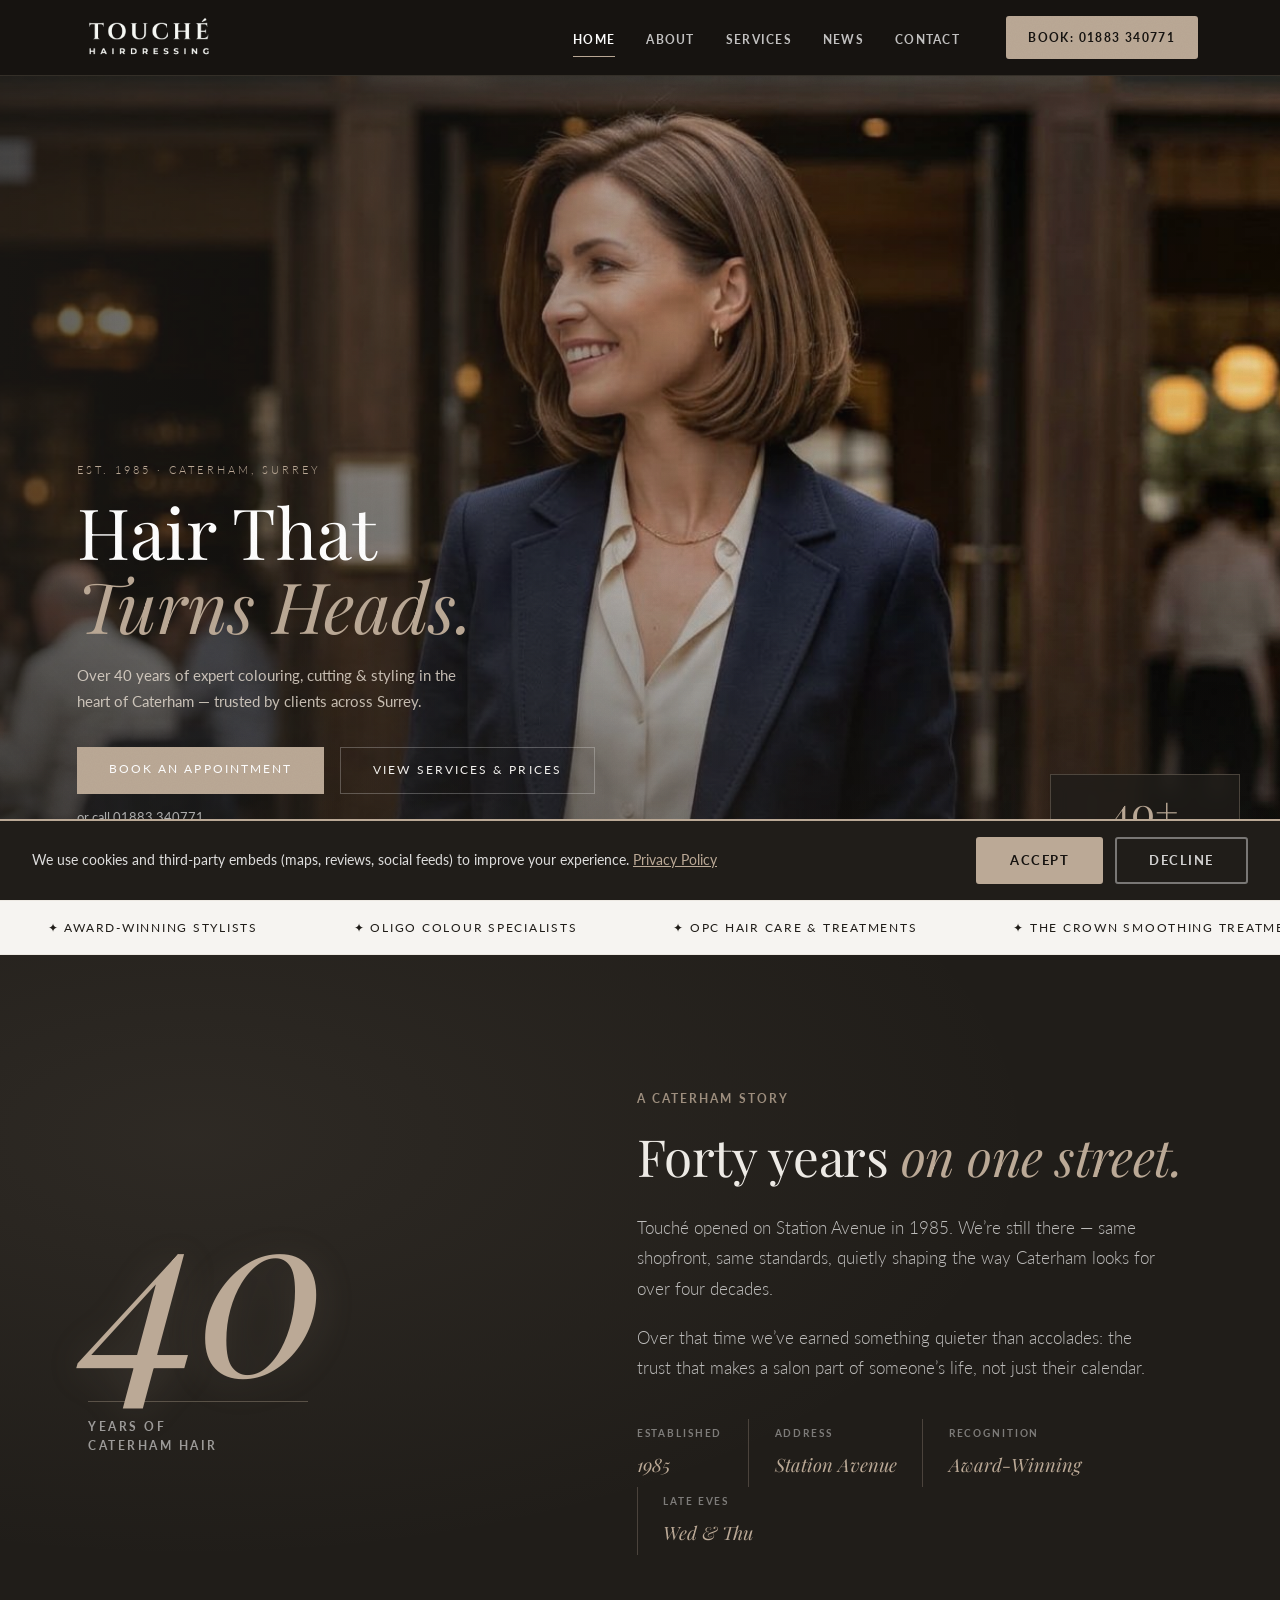
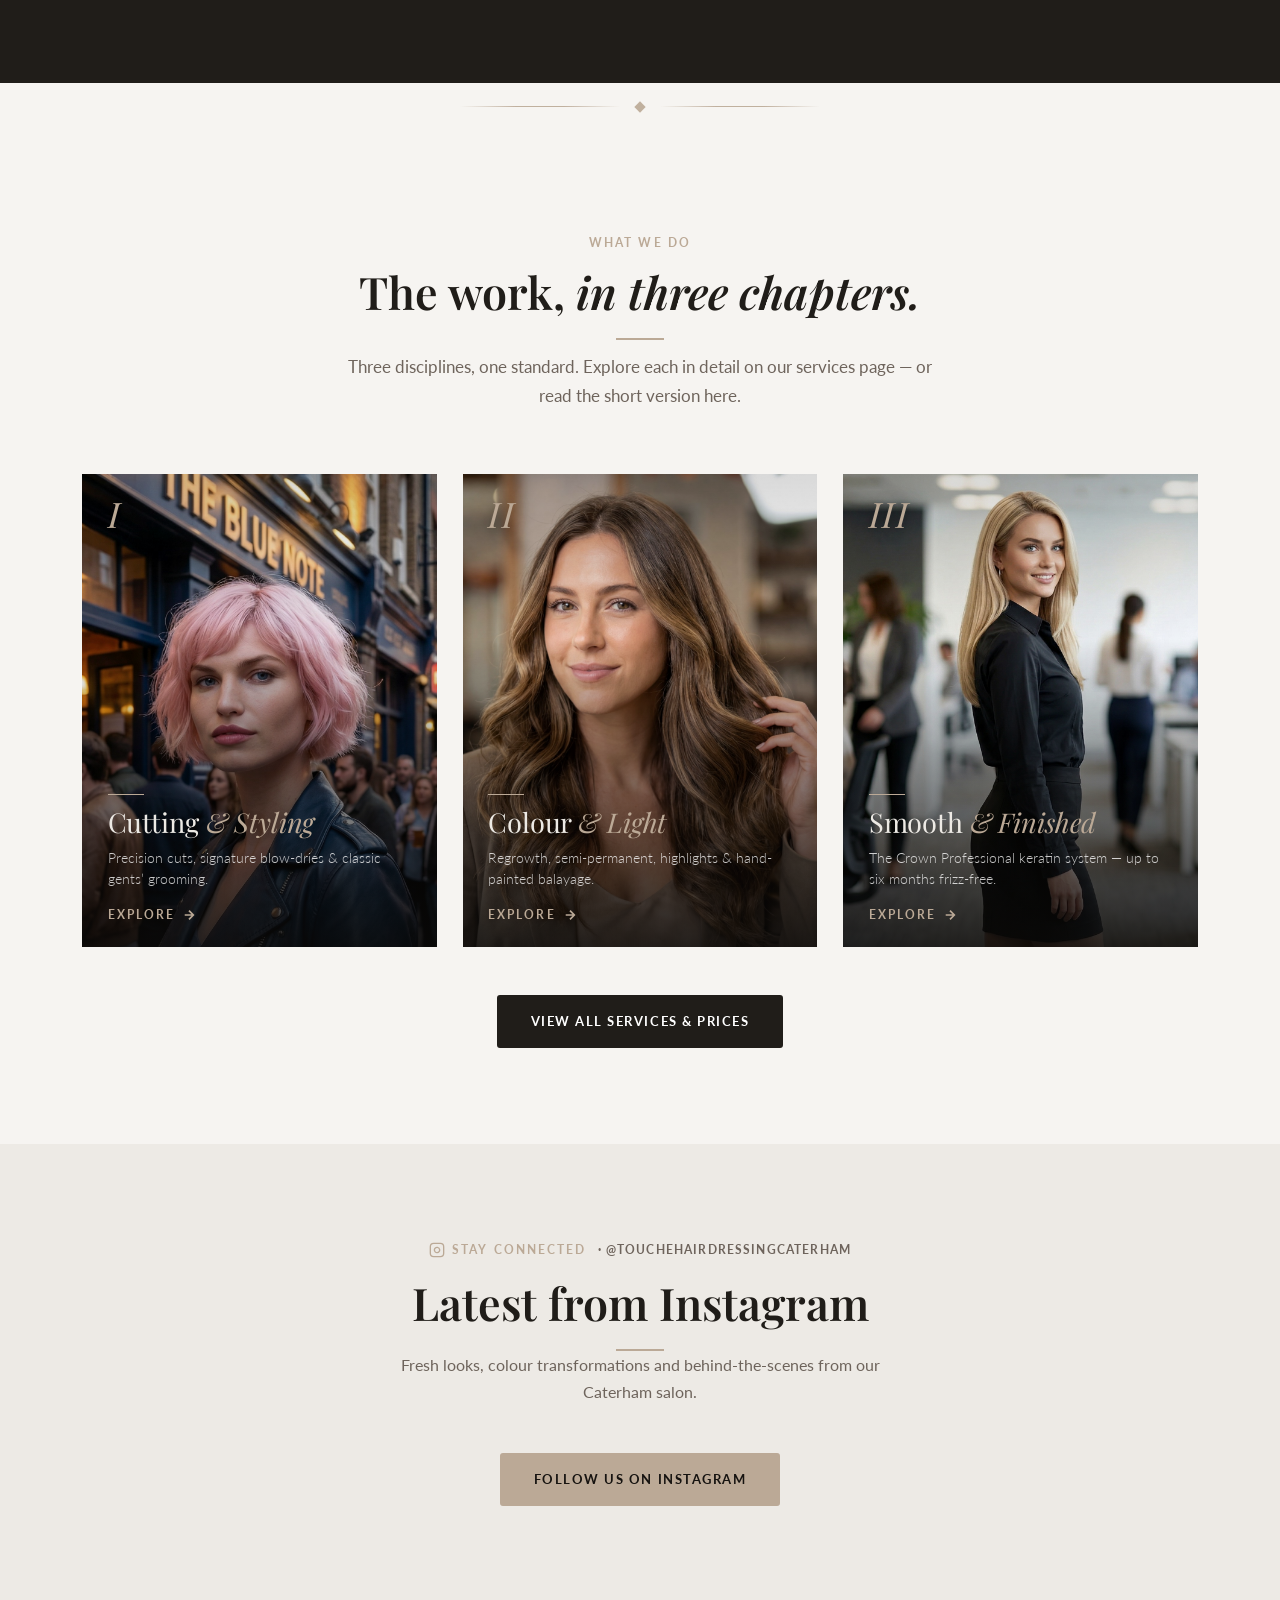
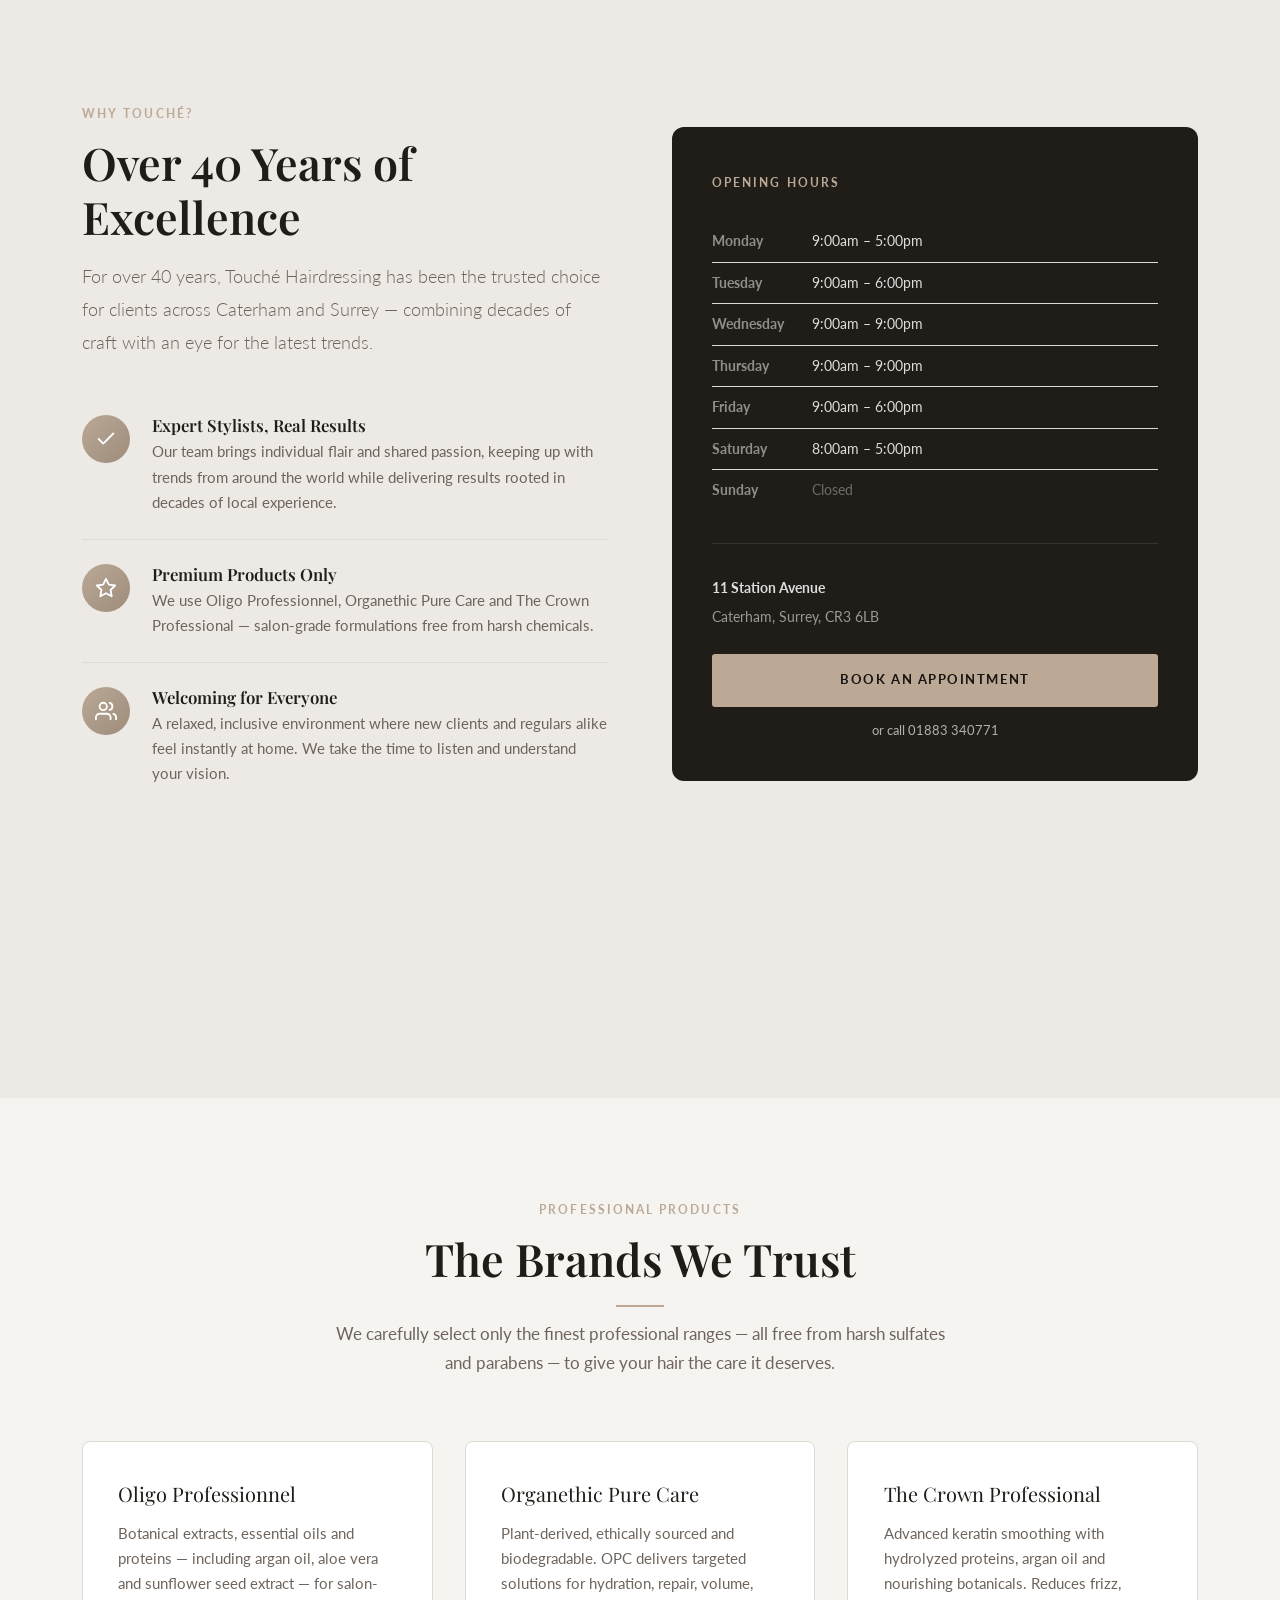
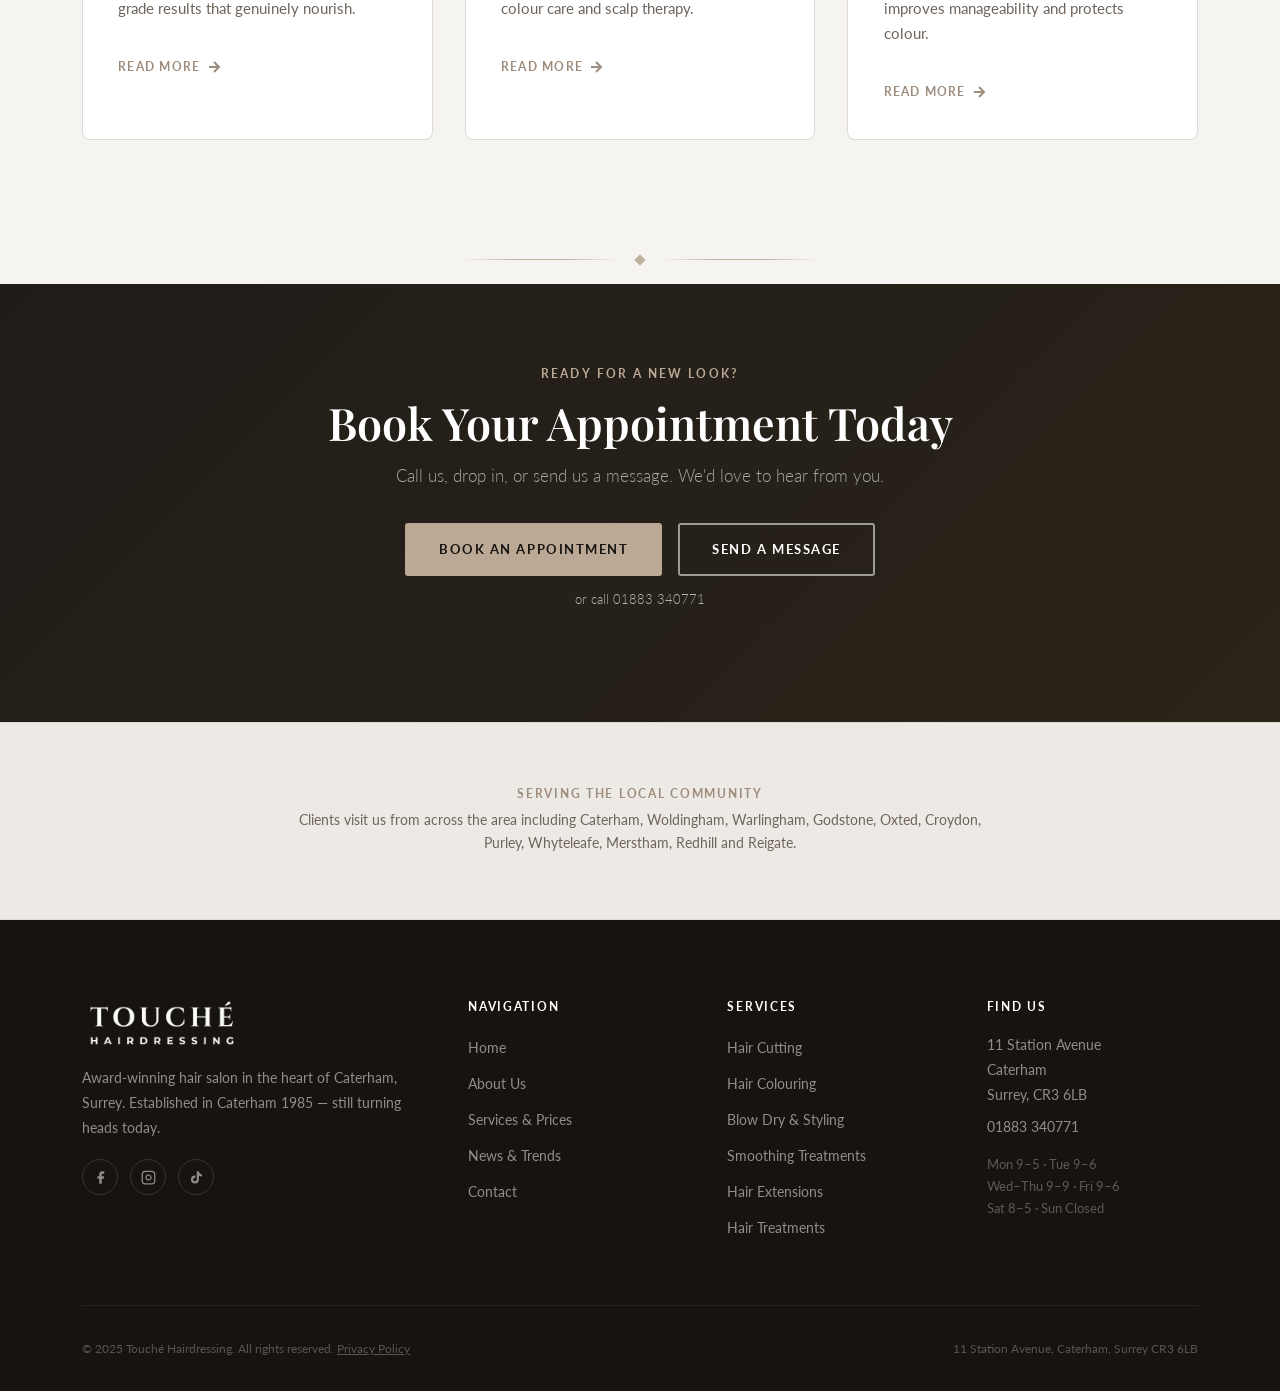
==== commit 0d0940dd: "feat: homepage coherence pass — heritage section + editorial service tiles Swaps the generic intro-s" ====
--- a/index.html
+++ b/index.html
@@ -175,32 +175,27 @@
   </div>
 </div>
 
-<!-- ===== INTRO STRIP ===== -->
-<div class="intro-strip">
-  <div class="intro-strip__inner">
-    <span class="eyebrow">Est. 1985 · Caterham</span>
-    <h2>Caterham's Most Trusted Hair Salon</h2>
-    <p>From precision cuts to vivid colour transformations, our expert stylists deliver results that turn heads — in a welcoming, relaxed environment where you always leave looking and feeling incredible.</p>
-    <div class="intro-strip__stats">
-      <div class="stat">
-        <span class="stat__number">40+</span>
-        <span class="stat__label">Years in Caterham</span>
-      </div>
-      <div class="stat">
-        <span class="stat__number">100%</span>
-        <span class="stat__label">VAT &amp; refresh included</span>
-      </div>
-      <div class="stat">
-        <span class="stat__number">6</span>
-        <span class="stat__label">Days a week</span>
-      </div>
-      <div class="stat">
-        <span class="stat__number">Late</span>
-        <span class="stat__label">Eves Wed &amp; Thu</span>
-      </div>
-    </div>
-  </div>
-</div>
+<!-- ===== HERITAGE ===== -->
+<section class="heritage" aria-labelledby="heritage-heading">
+  <div class="heritage__inner">
+    <aside class="heritage__numeral" aria-hidden="true">
+      <span class="heritage__numeral-figure">40</span>
+      <span class="heritage__numeral-caption">Years of<br>Caterham Hair</span>
+    </aside>
+    <div class="heritage__story">
+      <span class="eyebrow">A Caterham Story</span>
+      <h2 id="heritage-heading" class="heritage__heading">Forty years <em>on one street.</em></h2>
+      <p class="heritage__lead">Touché opened on Station Avenue in 1985. We&rsquo;re still there &mdash; same shopfront, same standards, quietly shaping the way Caterham looks for over four decades.</p>
+      <p class="heritage__lead">Over that time we&rsquo;ve earned something quieter than accolades: the trust that makes a salon part of someone&rsquo;s life, not just their calendar.</p>
+      <dl class="heritage__meta">
+        <div><dt>Established</dt><dd>1985</dd></div>
+        <div><dt>Address</dt><dd>Station Avenue</dd></div>
+        <div><dt>Recognition</dt><dd>Award-Winning</dd></div>
+        <div><dt>Late Eves</dt><dd>Wed &amp; Thu</dd></div>
+      </dl>
+    </div>
+  </div>
+</section>
 
 <!-- ===== SECTION DIVIDER ===== -->
 <div class="container" aria-hidden="true">
@@ -212,62 +207,59 @@
   <div class="container">
     <div class="section__header">
       <span class="eyebrow">What We Do</span>
-      <h2 id="services-heading">Our Hairdressing Services</h2>
+      <h2 id="services-heading">The work, <em>in three chapters.</em></h2>
       <div class="divider"></div>
-      <p>Whether you're after a transformative colour, a precision cut or an intensive treatment, our Caterham salon has you covered.</p>
-    </div>
-
-    <div class="grid-4">
-      <!-- Cutting -->
-      <article class="service-card">
-        <div class="service-card__img">
-          <img src="Images/service-cutting.jpg" alt="Hair cutting service at Touché Hairdressing Caterham" loading="lazy">
-        </div>
-        <div class="service-card__body">
-          <h3>Hair Cutting</h3>
-          <p>Precision cuts for ladies and gents, shaped to suit your face and lifestyle.</p>
-          <span class="service-card__price">See full price list below</span>
-        </div>
-      </article>
-
-      <!-- Colouring -->
-      <article class="service-card">
-        <div class="service-card__img">
-          <img src="Images/service-colouring.jpg" alt="Hair colouring and highlights at Touché Hairdressing Caterham" loading="lazy">
-        </div>
-        <div class="service-card__body">
-          <h3>Hair Colouring</h3>
-          <p>Highlights, balayage, regrowth, semi-permanent — rich, vibrant colour results that last.</p>
-          <span class="service-card__price">See full price list below</span>
-        </div>
-      </article>
-
-      <!-- Smoothing -->
-      <article class="service-card">
-        <div class="service-card__img">
-          <img src="Images/service-smoothing.jpg" alt="Hair smoothing and straightening treatment at Touché Hairdressing Caterham" loading="lazy">
-        </div>
-        <div class="service-card__body">
-          <h3>Smoothing &amp; Straightening</h3>
-          <p>The Crown Pro keratin treatment for frizz-free, manageable hair lasting up to six months.</p>
-          <span class="service-card__price">See full price list below</span>
-        </div>
-      </article>
-
-      <!-- Extensions -->
-      <article class="service-card">
-        <div class="service-card__img">
-          <img src="Images/service-extensions.jpg" alt="Hair extensions at Touché Hairdressing Caterham" loading="lazy">
-        </div>
-        <div class="service-card__body">
-          <h3>Hair Extensions</h3>
-          <p>Add length, volume and drama with professional extensions tailored to blend seamlessly.</p>
-          <span class="service-card__price">Consultation required</span>
-        </div>
-      </article>
-    </div>
-
-    <div style="text-align:center; margin-top:2.5rem;">
+      <p>Three disciplines, one standard. Explore each in detail on our services page &mdash; or read the short version here.</p>
+    </div>
+
+    <div class="home-services">
+      <a href="services.html#cutting" class="home-service">
+        <div class="home-service__media">
+          <img src="Images/services/cutting-hero.jpg" alt="Precision haircut at Touché Hairdressing Caterham" loading="lazy">
+          <span class="home-service__numeral" aria-hidden="true">I</span>
+        </div>
+        <div class="home-service__caption">
+          <span class="home-service__rule" aria-hidden="true"></span>
+          <h3 class="home-service__title">Cutting <em>&amp; Styling</em></h3>
+          <p class="home-service__lead">Precision cuts, signature blow-dries &amp; classic gents&rsquo; grooming.</p>
+          <span class="home-service__cta">Explore
+            <svg width="12" height="12" viewBox="0 0 14 14" fill="none" stroke="currentColor" stroke-width="2" aria-hidden="true"><path d="M2 7h10M7 2l5 5-5 5"/></svg>
+          </span>
+        </div>
+      </a>
+
+      <a href="services.html#colouring" class="home-service">
+        <div class="home-service__media">
+          <img src="Images/services/colour-hero.jpg" alt="Hair colour application at Touché Hairdressing Caterham" loading="lazy">
+          <span class="home-service__numeral" aria-hidden="true">II</span>
+        </div>
+        <div class="home-service__caption">
+          <span class="home-service__rule" aria-hidden="true"></span>
+          <h3 class="home-service__title">Colour <em>&amp; Light</em></h3>
+          <p class="home-service__lead">Regrowth, semi-permanent, highlights &amp; hand-painted balayage.</p>
+          <span class="home-service__cta">Explore
+            <svg width="12" height="12" viewBox="0 0 14 14" fill="none" stroke="currentColor" stroke-width="2" aria-hidden="true"><path d="M2 7h10M7 2l5 5-5 5"/></svg>
+          </span>
+        </div>
+      </a>
+
+      <a href="services.html#smoothing" class="home-service">
+        <div class="home-service__media">
+          <img src="Images/services/smoothing-hero.jpg" alt="Smoothing and keratin treatment at Touché Hairdressing Caterham" loading="lazy">
+          <span class="home-service__numeral" aria-hidden="true">III</span>
+        </div>
+        <div class="home-service__caption">
+          <span class="home-service__rule" aria-hidden="true"></span>
+          <h3 class="home-service__title">Smooth <em>&amp; Finished</em></h3>
+          <p class="home-service__lead">The Crown Professional keratin system &mdash; up to six months frizz-free.</p>
+          <span class="home-service__cta">Explore
+            <svg width="12" height="12" viewBox="0 0 14 14" fill="none" stroke="currentColor" stroke-width="2" aria-hidden="true"><path d="M2 7h10M7 2l5 5-5 5"/></svg>
+          </span>
+        </div>
+      </a>
+    </div>
+
+    <div class="home-services__footer">
       <a href="services.html" class="btn btn--dark">View All Services &amp; Prices</a>
     </div>
   </div>
--- a/css/style.css
+++ b/css/style.css
@@ -306,40 +306,31 @@
   object-fit: cover;
   object-position: center;
   opacity: 0;
-  transform: scale(1.02);
-  transition: opacity 1.2s ease;
+  transform: scale(1.02) translate3d(0, 0, 0);
+  /* Transform transitions over 7s — longer than the 4.8s slide interval,
+     so the outgoing slide continues unwinding its zoom during the 1.2s
+     fade-out rather than snapping back. No jump. */
+  transition: opacity 1.2s ease, transform 7s ease-out;
   z-index: 1;
   will-change: transform, opacity;
 }
 
-/* Ken Burns — subtle slow zoom/drift only on the active slide.
-   Alternating slides drift in opposite directions for rhythm.
-   Animation restarts each time the slide becomes active. */
+/* Active slide — zooms & drifts slowly.
+   Alternating slides drift in opposite directions for rhythm. */
 .carousel-slide.active {
   opacity: 1;
   z-index: 2;
-  animation: kenBurnsIn 9s ease-out forwards;
+  transform: scale(1.10) translate3d(-1.5%, -0.8%, 0);
 }
 
 .carousel-slide:nth-child(even).active {
-  animation-name: kenBurnsOut;
-}
-
-@keyframes kenBurnsIn {
-  from { transform: scale(1.02) translate3d(0, 0, 0); }
-  to   { transform: scale(1.10) translate3d(-1.5%, -0.8%, 0); }
-}
-
-@keyframes kenBurnsOut {
-  from { transform: scale(1.10) translate3d(-1%, 0.5%, 0); }
-  to   { transform: scale(1.02) translate3d(1%, -0.3%, 0); }
+  transform: scale(1.10) translate3d(1.5%, 0.8%, 0);
 }
 
 @media (prefers-reduced-motion: reduce) {
   .carousel-slide,
   .carousel-slide.active,
   .carousel-slide:nth-child(even).active {
-    animation: none;
     transform: none;
     transition: opacity .4s linear;
   }
@@ -727,6 +718,332 @@
   text-transform: uppercase;
   color: rgba(255,255,255,0.42);
   margin-top: 0.4rem;
+}
+
+/* ===== HERITAGE SECTION =====
+   Editorial "forty years on one street" panel. Type-led (no archive photos
+   yet) — a huge italic numeral carries the weight instead. Dark ground, gold
+   accents, asymmetric two-column layout. */
+.heritage {
+  background: var(--dark);
+  padding: clamp(5rem, 10vw, 8rem) 0;
+  position: relative;
+  overflow: hidden;
+}
+
+.heritage::before {
+  /* Subtle diagonal warmth so the panel isn't a flat black rectangle. */
+  content: '';
+  position: absolute;
+  inset: 0;
+  background: radial-gradient(ellipse at 15% 25%, rgba(187,169,150,0.09), transparent 55%);
+  pointer-events: none;
+}
+
+.heritage__inner {
+  position: relative;
+  max-width: 1200px;
+  margin: 0 auto;
+  padding: 0 clamp(1.5rem, 4vw, 3rem);
+  display: grid;
+  grid-template-columns: 0.85fr 1fr;
+  gap: clamp(2.5rem, 6vw, 6rem);
+  align-items: center;
+}
+
+.heritage__numeral {
+  display: flex;
+  flex-direction: column;
+  align-items: flex-start;
+  gap: 1.4rem;
+}
+
+.heritage__numeral-figure {
+  font-family: var(--font-serif);
+  font-style: italic;
+  font-weight: 400;
+  font-size: clamp(8rem, 18vw, 16rem);
+  line-height: 0.85;
+  color: var(--gold);
+  letter-spacing: -0.04em;
+  text-shadow: 0 4px 40px rgba(187,169,150,0.15);
+}
+
+.heritage__numeral-caption {
+  font-family: var(--font-sans);
+  font-size: 0.72rem;
+  font-weight: 700;
+  letter-spacing: 0.22em;
+  text-transform: uppercase;
+  color: rgba(255,255,255,0.55);
+  padding-top: 1rem;
+  border-top: 1px solid rgba(187,169,150,0.35);
+  width: min(100%, 220px);
+  line-height: 1.6;
+}
+
+.heritage__story {
+  color: rgba(255,255,255,0.78);
+}
+
+.heritage__story .eyebrow {
+  color: var(--gold);
+  opacity: 0.8;
+  margin-bottom: 1.2rem;
+}
+
+.heritage__heading {
+  font-family: var(--font-serif);
+  font-size: clamp(2rem, 4vw, 3.2rem);
+  font-weight: 400;
+  line-height: 1.1;
+  color: var(--warm-white);
+  margin-bottom: 1.8rem;
+  letter-spacing: -0.01em;
+}
+
+.heritage__heading em {
+  font-style: italic;
+  color: var(--gold);
+}
+
+.heritage__lead {
+  font-size: 1.05rem;
+  line-height: 1.8;
+  font-weight: 300;
+  color: rgba(255,255,255,0.7);
+  margin-bottom: 1.2rem;
+  max-width: 52ch;
+}
+
+.heritage__lead + .heritage__lead { margin-bottom: 2.2rem; }
+
+.heritage__meta {
+  display: flex;
+  flex-wrap: wrap;
+  gap: 0;
+  margin: 0;
+  padding: 0;
+}
+
+.heritage__meta > div {
+  padding: 0.4rem 1.6rem;
+  border-left: 1px solid rgba(187,169,150,0.28);
+}
+
+.heritage__meta > div:first-child { padding-left: 0; border-left: none; }
+
+.heritage__meta dt {
+  display: block;
+  font-size: 0.65rem;
+  font-weight: 700;
+  letter-spacing: 0.18em;
+  text-transform: uppercase;
+  color: rgba(255,255,255,0.42);
+  margin-bottom: 0.4rem;
+}
+
+.heritage__meta dd {
+  font-family: var(--font-serif);
+  font-style: italic;
+  font-size: 1.15rem;
+  color: var(--gold);
+  margin: 0;
+}
+
+@media (max-width: 820px) {
+  .heritage__inner {
+    grid-template-columns: 1fr;
+    gap: 2.5rem;
+  }
+  .heritage__numeral { align-items: center; text-align: center; }
+  .heritage__numeral-caption { text-align: left; }
+}
+
+@media (max-width: 560px) {
+  .heritage__meta { display: grid; grid-template-columns: 1fr 1fr; gap: 0; }
+  .heritage__meta > div {
+    padding: 0.8rem 0 0.8rem 1rem;
+    border-left: 1px solid rgba(187,169,150,0.2);
+  }
+  .heritage__meta > div:first-child,
+  .heritage__meta > div:nth-child(3) {
+    padding-left: 0;
+    border-left: none;
+  }
+}
+
+/* ===== HOME SERVICES (editorial tiles) =====
+   Three chapter tiles on the homepage that echo the services-page chapters:
+   Roman numerals, gold rule, italic serif title. Each tile is a full-area
+   link. Images use the same hero photography as the services page so the
+   journey from home → services feels continuous. */
+.home-services {
+  display: grid;
+  grid-template-columns: repeat(3, 1fr);
+  gap: clamp(1rem, 2vw, 1.8rem);
+  margin-top: 3.5rem;
+}
+
+.home-service {
+  position: relative;
+  display: block;
+  text-decoration: none;
+  color: var(--warm-white);
+  overflow: hidden;
+  background: var(--dark);
+  aspect-ratio: 3 / 4;
+  isolation: isolate;
+}
+
+.home-service__media {
+  position: absolute;
+  inset: 0;
+  overflow: hidden;
+}
+
+.home-service__media img {
+  width: 100%;
+  height: 100%;
+  object-fit: cover;
+  object-position: center 35%;
+  display: block;
+  transform: scale(1.02);
+  transition: transform 1.6s cubic-bezier(.2,.6,.2,1), filter 0.6s ease;
+  filter: saturate(0.9) contrast(1.02);
+}
+
+.home-service:hover .home-service__media img,
+.home-service:focus-visible .home-service__media img {
+  transform: scale(1.08);
+  filter: saturate(1) contrast(1.05);
+}
+
+.home-service__media::after {
+  /* Bottom-weighted scrim so caption text stays legible over any photo. */
+  content: '';
+  position: absolute;
+  inset: 0;
+  background: linear-gradient(
+    to bottom,
+    rgba(0,0,0,0.15) 0%,
+    rgba(0,0,0,0) 35%,
+    rgba(0,0,0,0.35) 60%,
+    rgba(10,9,8,0.85) 100%
+  );
+  z-index: 1;
+}
+
+.home-service__numeral {
+  position: absolute;
+  top: 1.4rem;
+  left: 1.6rem;
+  z-index: 2;
+  font-family: var(--font-serif);
+  font-style: italic;
+  font-size: 2.2rem;
+  font-weight: 400;
+  color: var(--gold);
+  letter-spacing: 0.05em;
+  line-height: 1;
+  text-shadow: 0 2px 14px rgba(0,0,0,0.6);
+}
+
+/* Focal-point override: keep the smoothing model's head in frame. */
+.home-service[href*="#smoothing"] .home-service__media img { object-position: center 22%; }
+
+.home-service__caption {
+  position: absolute;
+  left: 1.6rem;
+  right: 1.6rem;
+  bottom: 1.4rem;
+  z-index: 2;
+  display: flex;
+  flex-direction: column;
+  gap: 0.6rem;
+}
+
+.home-service__rule {
+  display: block;
+  width: 36px;
+  height: 1px;
+  background: var(--gold);
+  transition: width 0.5s cubic-bezier(.2,.6,.2,1);
+  margin-bottom: 0.2rem;
+}
+
+.home-service:hover .home-service__rule,
+.home-service:focus-visible .home-service__rule {
+  width: 60px;
+}
+
+.home-service__title {
+  font-family: var(--font-serif);
+  font-size: clamp(1.3rem, 2.2vw, 1.7rem);
+  font-weight: 400;
+  line-height: 1.1;
+  color: var(--warm-white);
+  margin: 0;
+  letter-spacing: -0.005em;
+}
+
+.home-service__title em {
+  font-style: italic;
+  color: var(--gold);
+}
+
+.home-service__lead {
+  font-size: 0.88rem;
+  line-height: 1.5;
+  font-weight: 300;
+  color: rgba(255,255,255,0.78);
+  margin: 0;
+}
+
+.home-service__cta {
+  display: inline-flex;
+  align-items: center;
+  gap: 0.5rem;
+  margin-top: 0.4rem;
+  font-size: 0.72rem;
+  font-weight: 700;
+  letter-spacing: 0.18em;
+  text-transform: uppercase;
+  color: var(--gold);
+}
+
+.home-service__cta svg {
+  transition: transform 0.35s cubic-bezier(.2,.6,.2,1);
+}
+
+.home-service:hover .home-service__cta svg,
+.home-service:focus-visible .home-service__cta svg {
+  transform: translateX(4px);
+}
+
+.home-service:focus-visible {
+  outline: 2px solid var(--gold);
+  outline-offset: 3px;
+}
+
+.home-services__footer {
+  margin-top: 3rem;
+  text-align: center;
+}
+
+@media (max-width: 820px) {
+  .home-services {
+    grid-template-columns: 1fr;
+    gap: 1rem;
+  }
+  .home-service { aspect-ratio: 16 / 11; }
+}
+
+@media (prefers-reduced-motion: reduce) {
+  .home-service__media img,
+  .home-service__rule,
+  .home-service__cta svg { transition: none; }
+  .home-service:hover .home-service__media img { transform: scale(1.02); }
 }
 
 /* ===== SERVICE CARDS ===== */
@@ -991,8 +1308,225 @@
 
 /* ===== PRICING TABLE ===== */
 .pricing-section {
-  padding: 6rem 0;
-}
+  padding: 4rem 0 5rem;
+}
+
+/* ===== SERVICE CHAPTERS — editorial photography panels =====
+   Full-bleed hero per category. Roman numeral + gold rule + serif title
+   overlaid on the image with a directional scrim for legibility.
+   Alternating left/right composition creates editorial rhythm. */
+.service-chapter {
+  position: relative;
+  width: 100%;
+  height: clamp(440px, 72vh, 720px);
+  margin: 0 0 0;
+  overflow: hidden;
+  background: var(--dark);
+  scroll-margin-top: calc(var(--nav-height) + 1rem);
+  isolation: isolate;
+}
+
+/* Space around chapters: tight above pricing, generous below.
+   First chapter gets extra top breathing room from .pricing-section padding. */
+.service-chapter + .pricing-wrap { margin-top: 0; }
+.pricing-wrap + .service-chapter { margin-top: 5rem; }
+
+.service-chapter__img {
+  position: absolute;
+  inset: 0;
+  width: 100%;
+  height: 100%;
+  object-fit: cover;
+  object-position: center;
+  z-index: 1;
+  transition: transform 8s ease-out;
+  transform: scale(1.02);
+}
+
+.service-chapter:hover .service-chapter__img {
+  transform: scale(1.06);
+}
+
+/* Per-chapter focal-point overrides — prevents object-fit: cover
+   from clipping faces/heads when the subject isn't vertically centred.
+   Adjust these as new imagery lands. */
+#smoothing .service-chapter__img { object-position: center 22%; }
+/* #cutting  .service-chapter__img { object-position: center 30%; } */
+/* #colouring .service-chapter__img { object-position: center 40%; } */
+
+/* Directional scrim — denser on the caption side, fading across
+   to let the image breathe on the opposite edge. */
+.service-chapter__scrim {
+  position: absolute;
+  inset: 0;
+  z-index: 2;
+  pointer-events: none;
+  background:
+    linear-gradient(to right,
+      rgba(22,19,16,.78) 0%,
+      rgba(22,19,16,.52) 28%,
+      rgba(22,19,16,.14) 62%,
+      rgba(22,19,16,.02) 100%),
+    linear-gradient(to top,
+      rgba(22,19,16,.55) 0%,
+      rgba(22,19,16,.12) 45%,
+      transparent 80%);
+}
+
+.service-chapter--right .service-chapter__scrim {
+  background:
+    linear-gradient(to left,
+      rgba(22,19,16,.78) 0%,
+      rgba(22,19,16,.52) 28%,
+      rgba(22,19,16,.14) 62%,
+      rgba(22,19,16,.02) 100%),
+    linear-gradient(to top,
+      rgba(22,19,16,.55) 0%,
+      rgba(22,19,16,.12) 45%,
+      transparent 80%);
+}
+
+.service-chapter__caption {
+  position: absolute;
+  z-index: 3;
+  bottom: clamp(2.2rem, 6vh, 4rem);
+  left: clamp(1.5rem, 6vw, 5rem);
+  right: auto;
+  max-width: 480px;
+  color: var(--white);
+  text-align: left;
+}
+
+.service-chapter--right .service-chapter__caption {
+  left: auto;
+  right: clamp(1.5rem, 6vw, 5rem);
+  text-align: right;
+}
+
+.service-chapter__numeral {
+  display: block;
+  font-family: var(--font-serif);
+  font-style: italic;
+  font-weight: 400;
+  font-size: clamp(2rem, 3vw, 2.6rem);
+  line-height: 1;
+  color: var(--gold);
+  letter-spacing: .04em;
+  margin-bottom: .9rem;
+  opacity: 0;
+  transform: translateY(14px);
+  animation: chapterReveal .9s ease-out forwards .15s;
+}
+
+.service-chapter__rule {
+  display: block;
+  width: 48px;
+  height: 1px;
+  background: var(--gold);
+  opacity: .75;
+  margin-bottom: 1.3rem;
+  transform-origin: left center;
+  transform: scaleX(0);
+  animation: ruleDraw .7s ease-out forwards .35s;
+}
+
+.service-chapter--right .service-chapter__rule {
+  margin-left: auto;
+  transform-origin: right center;
+}
+
+.service-chapter__title {
+  font-family: var(--font-serif);
+  font-weight: 300;
+  font-size: clamp(2.2rem, 4.8vw, 4rem);
+  line-height: 1.02;
+  color: var(--white);
+  margin: 0 0 1.1rem;
+  letter-spacing: -.01em;
+  opacity: 0;
+  transform: translateY(18px);
+  animation: chapterReveal 1s ease-out forwards .45s;
+}
+
+.service-chapter__title em {
+  font-style: italic;
+  font-weight: 400;
+  color: var(--gold);
+}
+
+.service-chapter__lead {
+  font-family: var(--font-sans);
+  font-weight: 300;
+  font-style: italic;
+  font-size: clamp(.92rem, 1.3vw, 1.02rem);
+  line-height: 1.7;
+  color: rgba(246,244,241,.82);
+  max-width: 380px;
+  margin: 0;
+  opacity: 0;
+  transform: translateY(18px);
+  animation: chapterReveal 1s ease-out forwards .65s;
+}
+
+.service-chapter--right .service-chapter__lead {
+  margin-left: auto;
+}
+
+@keyframes chapterReveal {
+  to { opacity: 1; transform: translateY(0); }
+}
+
+@keyframes ruleDraw {
+  to { transform: scaleX(1); }
+}
+
+@media (prefers-reduced-motion: reduce) {
+  .service-chapter__img { transition: none; transform: none; }
+  .service-chapter:hover .service-chapter__img { transform: none; }
+  .service-chapter__numeral,
+  .service-chapter__title,
+  .service-chapter__lead { opacity: 1; transform: none; animation: none; }
+  .service-chapter__rule { transform: scaleX(1); animation: none; }
+}
+
+/* Mobile — keep overlay composition but tighten dimensions.
+   Captions always left-aligned at smaller viewports to avoid edge collisions. */
+@media (max-width: 720px) {
+  .service-chapter {
+    height: clamp(420px, 62vh, 560px);
+  }
+  .service-chapter__caption,
+  .service-chapter--right .service-chapter__caption {
+    left: 1.5rem;
+    right: 1.5rem;
+    max-width: none;
+    text-align: left;
+  }
+  .service-chapter--right .service-chapter__rule { margin-left: 0; }
+  .service-chapter--right .service-chapter__lead  { margin-left: 0; }
+  .service-chapter--right .service-chapter__scrim {
+    background:
+      linear-gradient(to right,
+        rgba(22,19,16,.78) 0%,
+        rgba(22,19,16,.52) 28%,
+        rgba(22,19,16,.14) 62%,
+        rgba(22,19,16,.02) 100%),
+      linear-gradient(to top,
+        rgba(22,19,16,.55) 0%,
+        rgba(22,19,16,.12) 45%,
+        transparent 80%);
+  }
+}
+
+/* Wrapper that re-constrains pricing rows to the original reading width
+   now that .pricing-section no longer has an outer .container. */
+.pricing-wrap {
+  max-width: 860px;
+  margin: 0 auto;
+  padding: 3rem clamp(1.2rem, 4vw, 2rem) 0;
+}
+
+.pricing-wrap + .pricing-wrap { padding-top: 2rem; }
 
 .pricing-category {
   margin-bottom: 4rem;
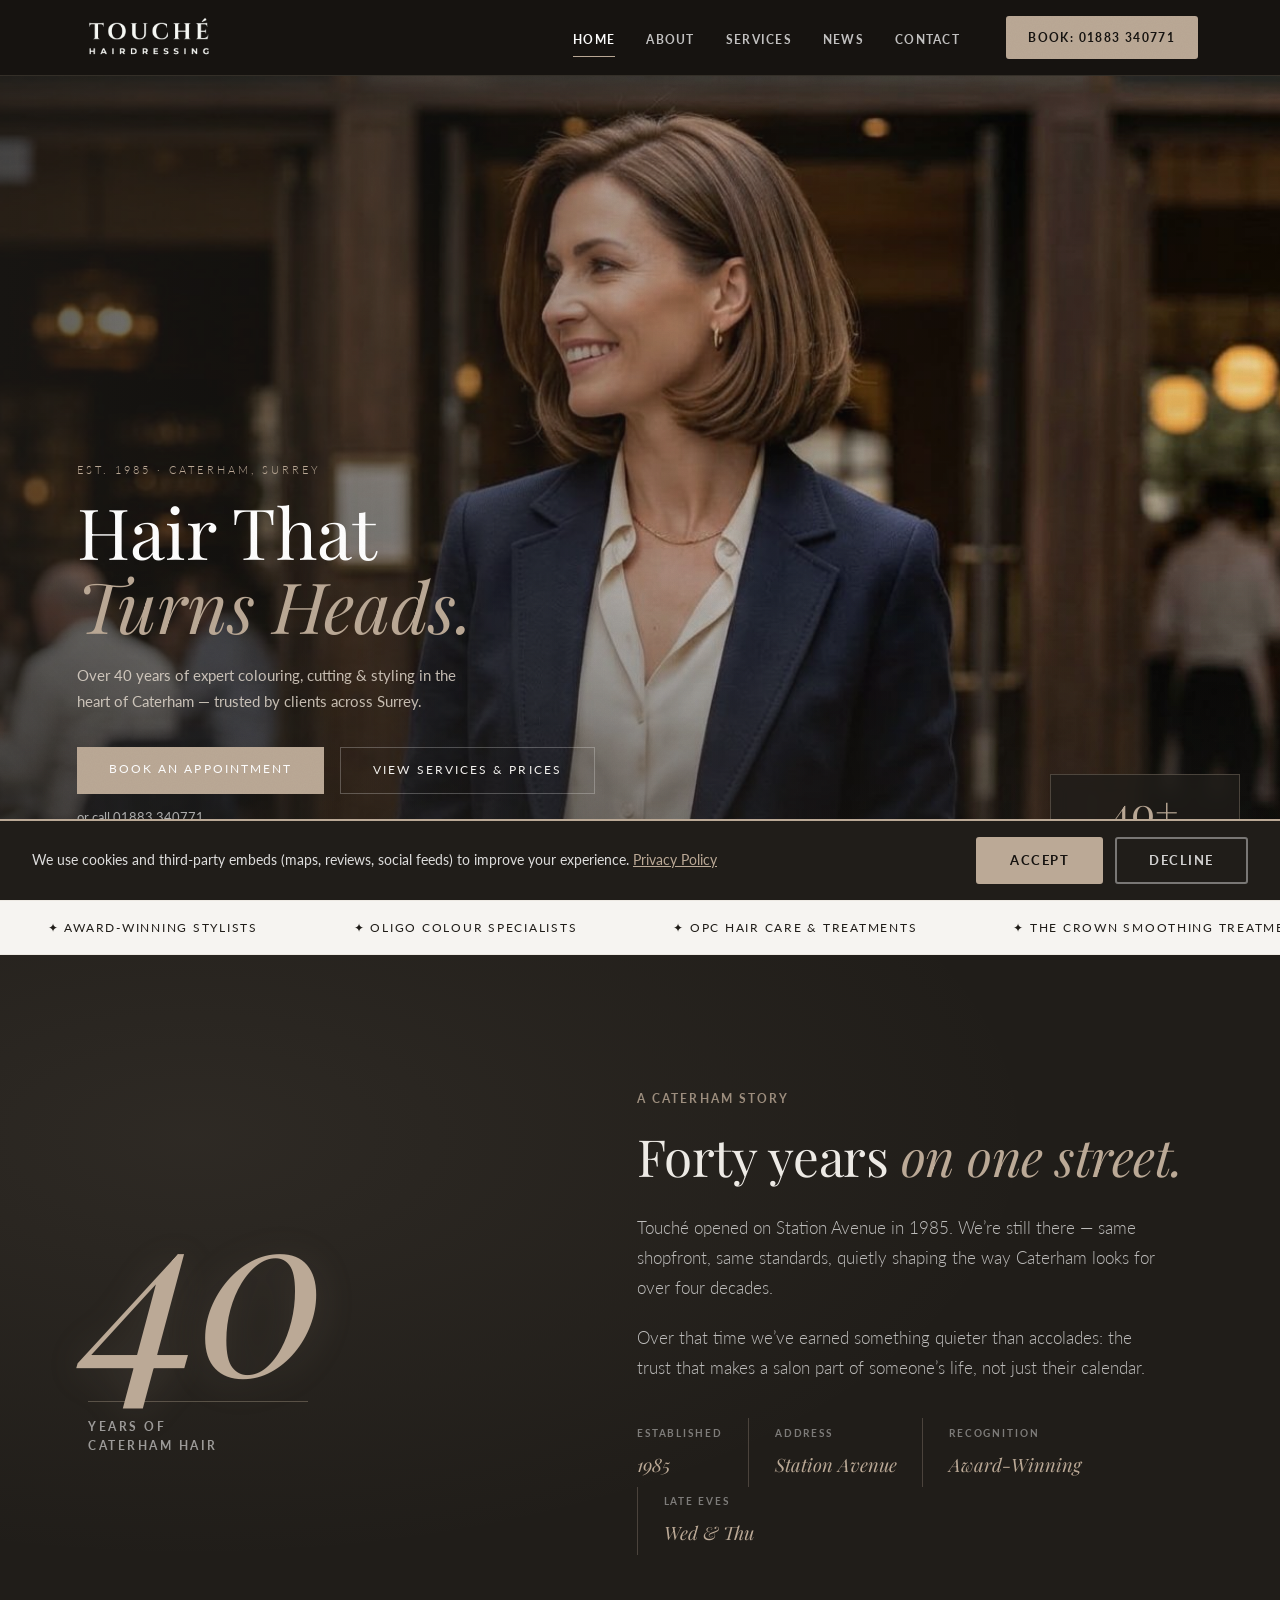
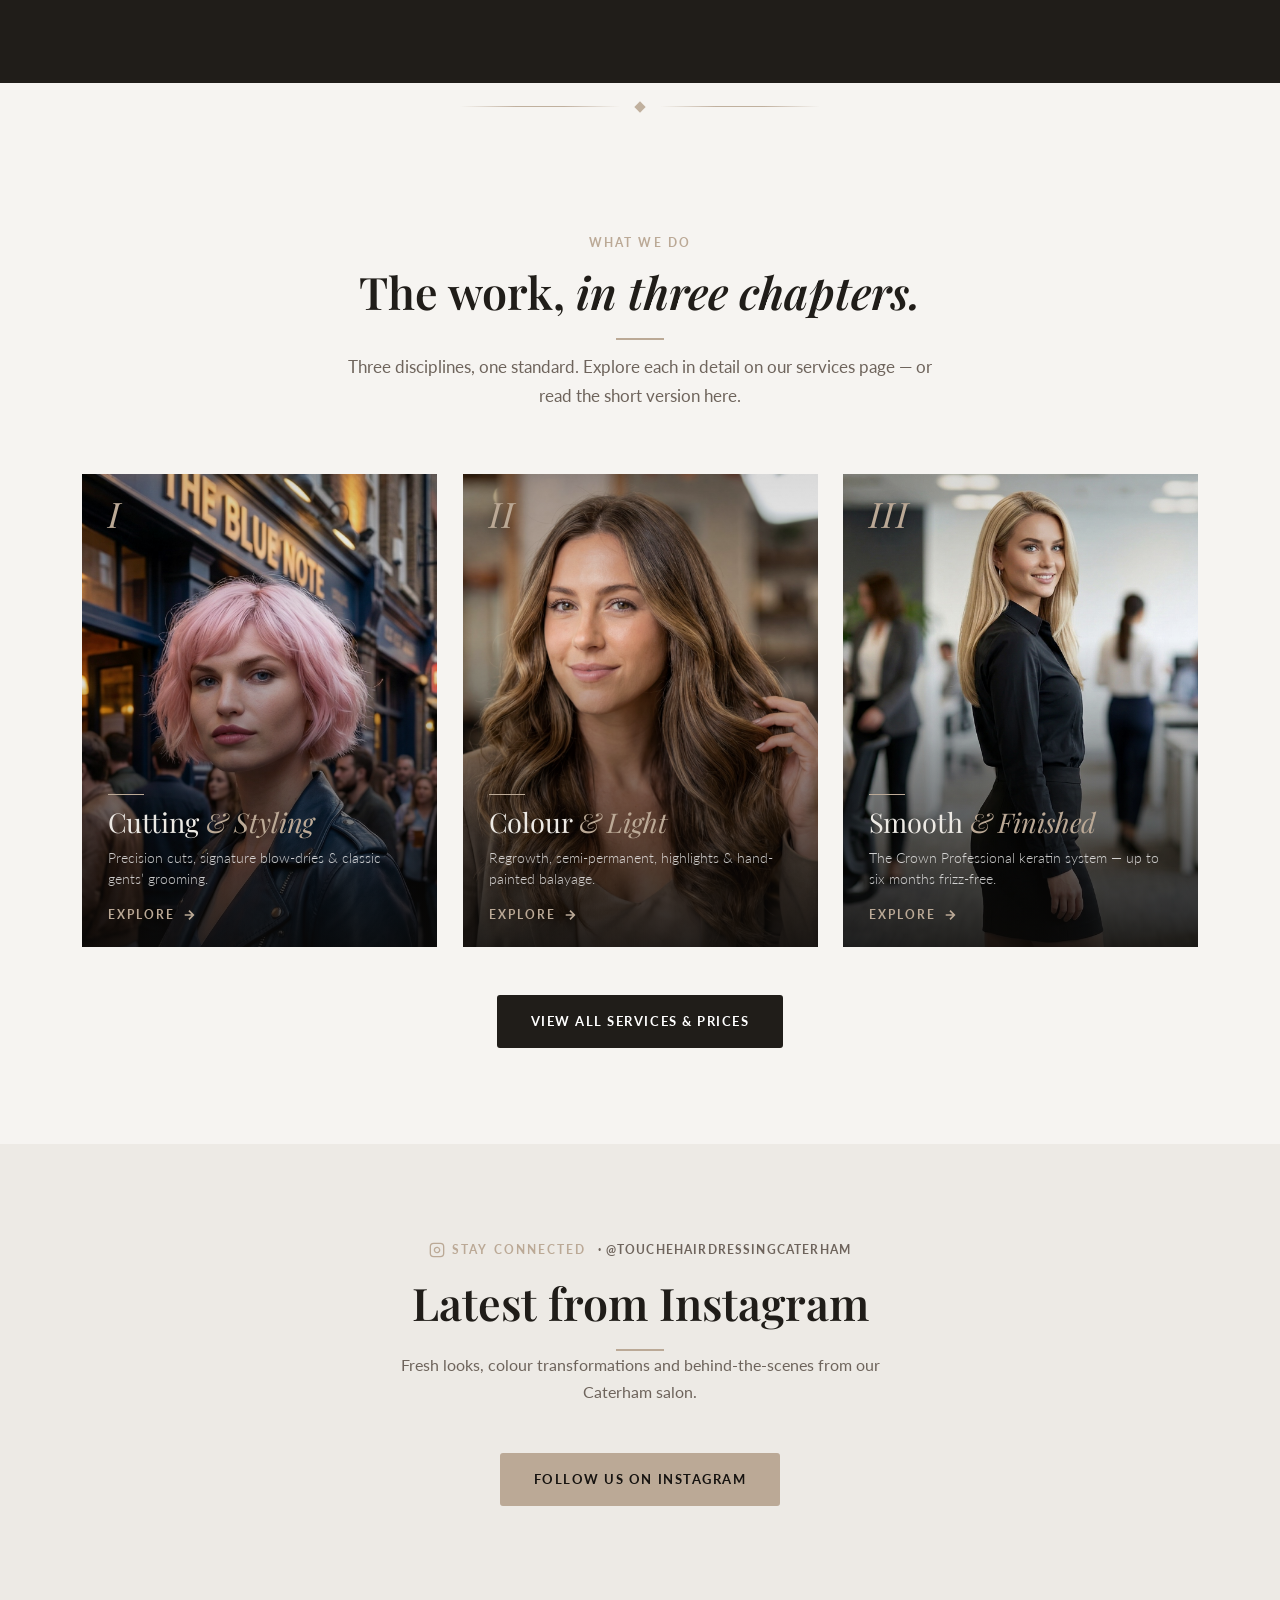
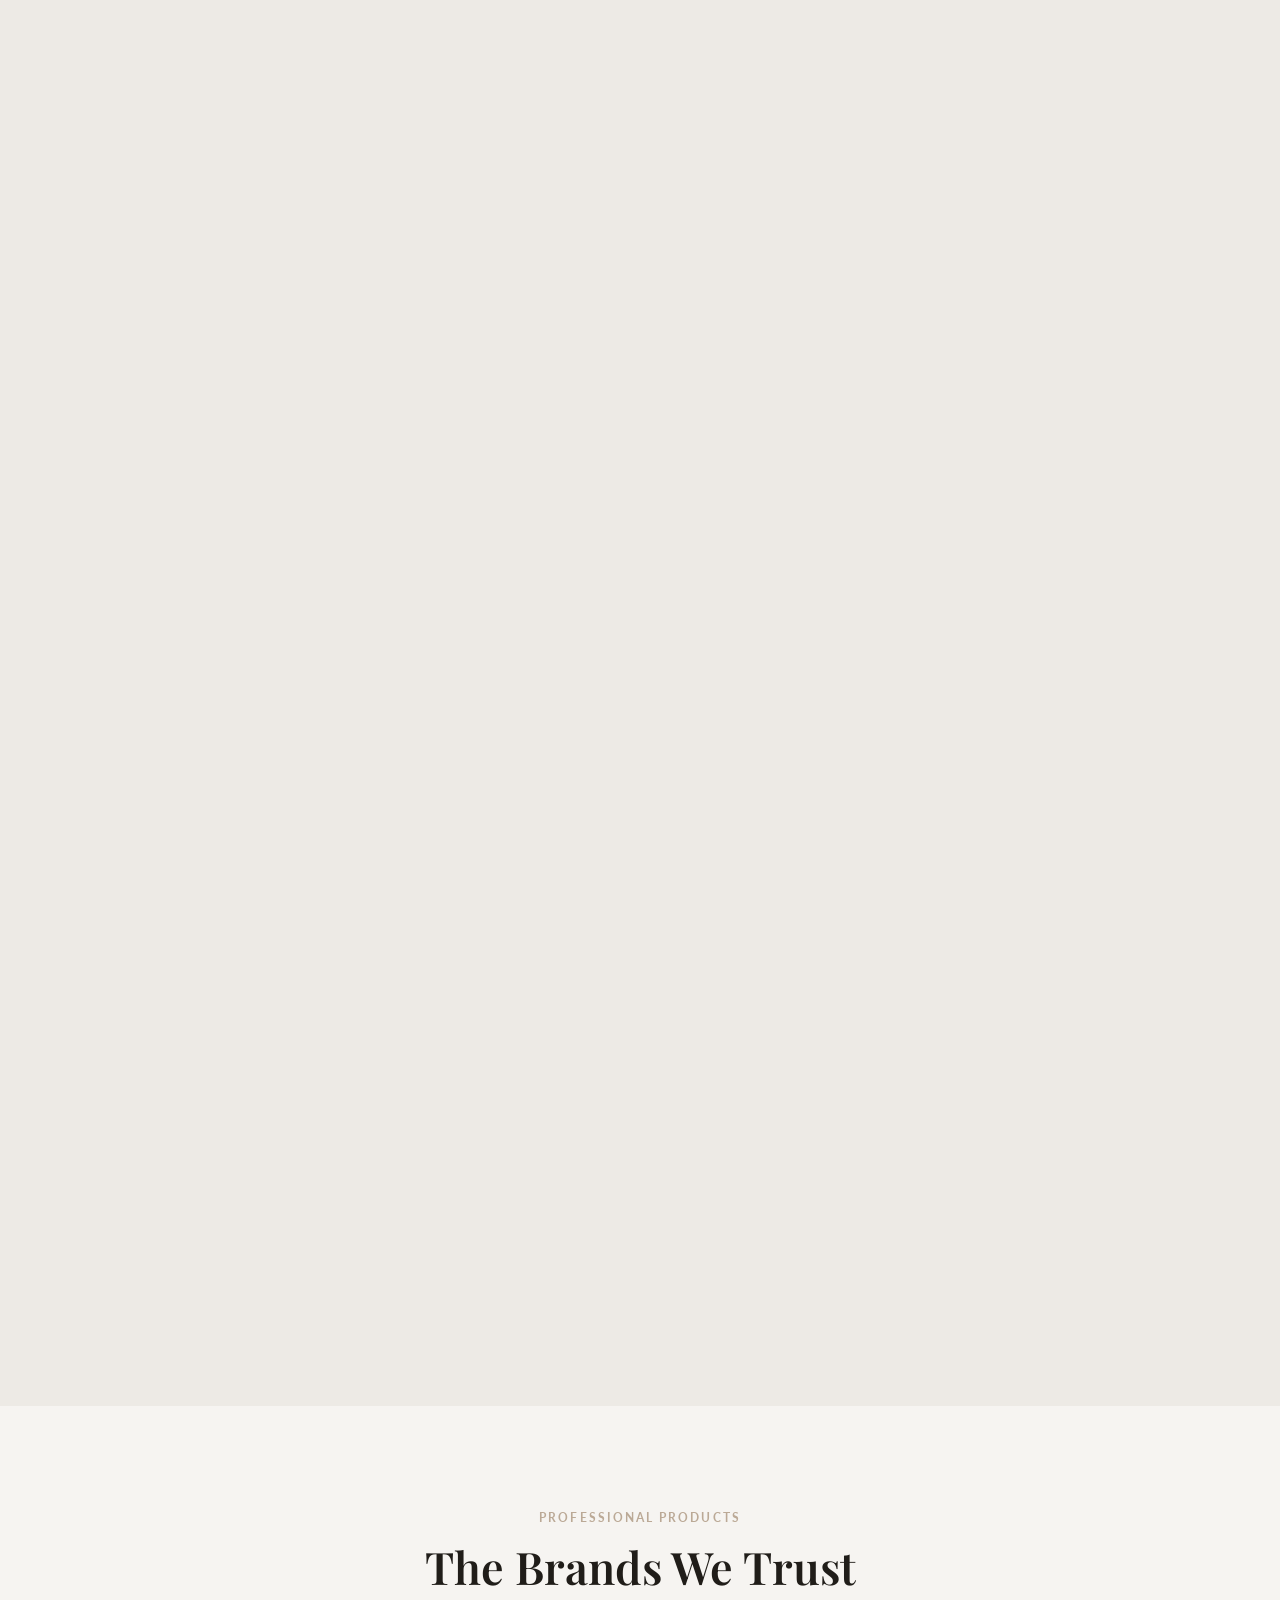
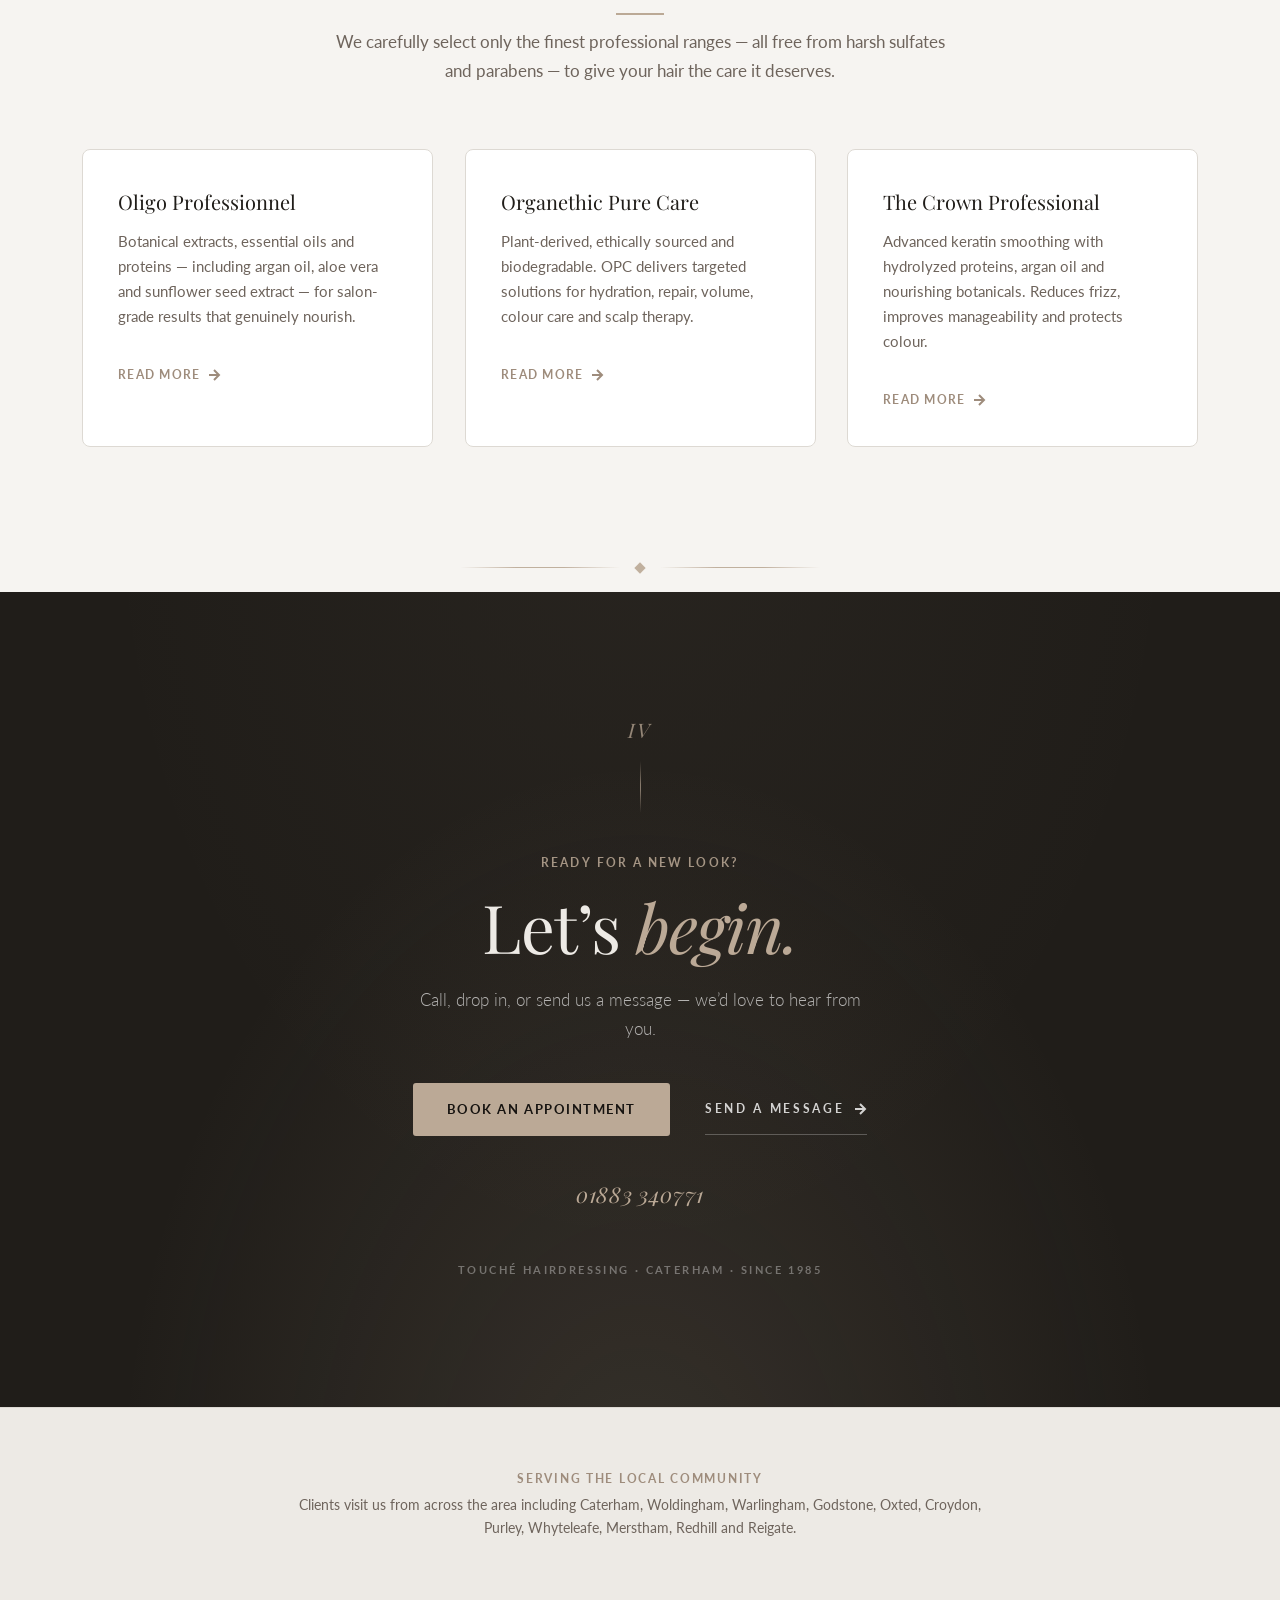
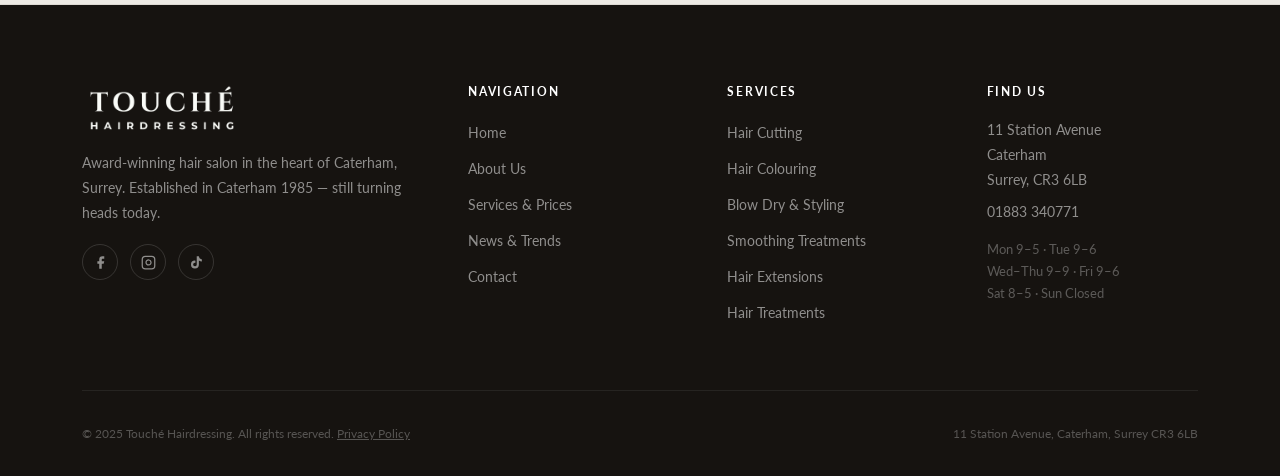
==== commit 7d28c9a0: "feat: editorial pillars + closing band + scroll-reveal system Rebuilds the "Why Choose Us" section a" ====
--- a/index.html
+++ b/index.html
@@ -178,11 +178,11 @@
 <!-- ===== HERITAGE ===== -->
 <section class="heritage" aria-labelledby="heritage-heading">
   <div class="heritage__inner">
-    <aside class="heritage__numeral" aria-hidden="true">
+    <aside class="heritage__numeral" aria-hidden="true" data-reveal="scale">
       <span class="heritage__numeral-figure">40</span>
       <span class="heritage__numeral-caption">Years of<br>Caterham Hair</span>
     </aside>
-    <div class="heritage__story">
+    <div class="heritage__story" data-reveal>
       <span class="eyebrow">A Caterham Story</span>
       <h2 id="heritage-heading" class="heritage__heading">Forty years <em>on one street.</em></h2>
       <p class="heritage__lead">Touché opened on Station Avenue in 1985. We&rsquo;re still there &mdash; same shopfront, same standards, quietly shaping the way Caterham looks for over four decades.</p>
@@ -205,14 +205,14 @@
 <!-- ===== SERVICES OVERVIEW ===== -->
 <section class="section" id="section-services" aria-labelledby="services-heading">
   <div class="container">
-    <div class="section__header">
+    <div class="section__header" data-reveal>
       <span class="eyebrow">What We Do</span>
       <h2 id="services-heading">The work, <em>in three chapters.</em></h2>
       <div class="divider"></div>
       <p>Three disciplines, one standard. Explore each in detail on our services page &mdash; or read the short version here.</p>
     </div>
 
-    <div class="home-services">
+    <div class="home-services" data-reveal-stagger>
       <a href="services.html#cutting" class="home-service">
         <div class="home-service__media">
           <img src="Images/services/cutting-hero.jpg" alt="Precision haircut at Touché Hairdressing Caterham" loading="lazy">
@@ -290,59 +290,47 @@
   </div>
 </section>
 
-<!-- ===== WHY CHOOSE US ===== -->
-<section class="section section--cream" id="section-why" aria-labelledby="why-heading">
+<!-- ===== THE EXPERIENCE / PILLARS ===== -->
+<section class="section section--cream pillars" id="section-why" aria-labelledby="why-heading">
   <div class="container">
-    <div class="grid-2" style="gap:4rem; align-items:center;">
-      <div>
-        <span class="eyebrow">Why Touché?</span>
-        <h2 id="why-heading">Over 40 Years of Excellence</h2>
-        <p class="lead" style="margin:1rem 0 2rem;">For over 40 years, Touché Hairdressing has been the trusted choice for clients across Caterham and Surrey — combining decades of craft with an eye for the latest trends.</p>
-
-        <div class="feature">
-          <div class="feature__icon">
-            <svg viewBox="0 0 24 24" fill="none" stroke="currentColor" stroke-width="2" stroke-linecap="round" stroke-linejoin="round">
-              <polyline points="20 6 9 17 4 12"/>
-            </svg>
+    <div class="section__header" data-reveal>
+      <span class="eyebrow">The Experience</span>
+      <h2 id="why-heading">Craft, <em>care,</em> and a chair that feels like yours.</h2>
+      <div class="divider"></div>
+      <p>Forty years of practice, concentrated into the hour you spend with us. This is what that feels like.</p>
+    </div>
+
+    <div class="pillars__grid">
+      <div class="pillars__list" data-reveal-stagger>
+        <article class="pillar">
+          <span class="pillar__numeral" aria-hidden="true">01</span>
+          <div class="pillar__body">
+            <h3 class="pillar__title">Expert stylists, <em>real results</em></h3>
+            <p class="pillar__lead">Our team brings individual flair and shared passion — keeping up with trends from around the world while delivering cuts and colour rooted in decades of local experience.</p>
           </div>
-          <div class="feature__body">
-            <h4>Expert Stylists, Real Results</h4>
-            <p>Our team brings individual flair and shared passion, keeping up with trends from around the world while delivering results rooted in decades of local experience.</p>
+        </article>
+
+        <article class="pillar">
+          <span class="pillar__numeral" aria-hidden="true">02</span>
+          <div class="pillar__body">
+            <h3 class="pillar__title">Premium products, <em>always</em></h3>
+            <p class="pillar__lead">Oligo Professionnel, Organethic Pure Care and The Crown Professional — salon-grade formulations chosen for performance, not for the label.</p>
           </div>
-        </div>
-
-        <div class="feature">
-          <div class="feature__icon">
-            <svg viewBox="0 0 24 24" fill="none" stroke="currentColor" stroke-width="2" stroke-linecap="round" stroke-linejoin="round">
-              <path d="M12 2L15.09 8.26L22 9.27L17 14.14L18.18 21.02L12 17.77L5.82 21.02L7 14.14L2 9.27L8.91 8.26L12 2Z"/>
-            </svg>
+        </article>
+
+        <article class="pillar">
+          <span class="pillar__numeral" aria-hidden="true">03</span>
+          <div class="pillar__body">
+            <h3 class="pillar__title">A chair <em>for everyone</em></h3>
+            <p class="pillar__lead">A relaxed, inclusive space where new clients and regulars alike feel instantly at home. We take the time to listen, to understand, and to get it right.</p>
           </div>
-          <div class="feature__body">
-            <h4>Premium Products Only</h4>
-            <p>We use Oligo Professionnel, Organethic Pure Care and The Crown Professional — salon-grade formulations free from harsh chemicals.</p>
-          </div>
-        </div>
-
-        <div class="feature">
-          <div class="feature__icon">
-            <svg viewBox="0 0 24 24" fill="none" stroke="currentColor" stroke-width="2" stroke-linecap="round" stroke-linejoin="round">
-              <path d="M17 21v-2a4 4 0 0 0-4-4H5a4 4 0 0 0-4 4v2"/>
-              <circle cx="9" cy="7" r="4"/>
-              <path d="M23 21v-2a4 4 0 0 0-3-3.87"/>
-              <path d="M16 3.13a4 4 0 0 1 0 7.75"/>
-            </svg>
-          </div>
-          <div class="feature__body">
-            <h4>Welcoming for Everyone</h4>
-            <p>A relaxed, inclusive environment where new clients and regulars alike feel instantly at home. We take the time to listen and understand your vision.</p>
-          </div>
-        </div>
+        </article>
       </div>
 
-      <!-- About sidebar -->
-      <div style="background:var(--dark);border-radius:12px;padding:2.5rem;color:var(--white);">
-        <span class="eyebrow">Opening Hours</span>
-        <table class="hours-table" style="margin-top:1rem; width:100%;">
+      <aside class="visit-card" data-reveal>
+        <span class="eyebrow">Plan Your Visit</span>
+        <h3 class="visit-card__title">Opening hours</h3>
+        <table class="hours-table">
           <tbody data-cms="hours" data-cms-dark="true">
             <tr><td style="color:rgba(255,255,255,0.5)">Monday</td><td style="color:rgba(255,255,255,0.85)">9am – 5pm</td></tr>
             <tr><td style="color:rgba(255,255,255,0.5)">Tuesday</td><td style="color:rgba(255,255,255,0.85)">9am – 6pm</td></tr>
@@ -353,16 +341,13 @@
             <tr><td style="color:rgba(255,255,255,0.5)">Sunday</td><td style="color:rgba(255,255,255,0.4)">Closed</td></tr>
           </tbody>
         </table>
-        <hr style="border:none;border-top:1px solid rgba(255,255,255,0.1);margin:2rem 0;">
-        <p style="font-size:0.9rem;color:rgba(255,255,255,0.55);margin-bottom:0.3rem;">
-          <strong style="color:rgba(255,255,255,0.85);">11 Station Avenue</strong>
-        </p>
-        <p style="font-size:0.9rem;color:rgba(255,255,255,0.55);margin-bottom:1.5rem;">Caterham, Surrey, CR3 6LB</p>
-        <a href="https://s-iq.co/BookingPortal/dist/?salonid=5d4b7112-81b5-464b-9ccf-8835ad6793a3&amp;tab=contact" class="btn btn--gold" style="width:100%;text-align:center;display:block;" target="_blank" rel="noopener">
-          Book an Appointment
-        </a>
-        <p style="margin-top:0.75rem;font-size:0.82rem;text-align:center;"><a href="tel:01883340771" style="color:rgba(255,255,255,0.65);">or call 01883 340771</a></p>
-      </div>
+        <div class="visit-card__address">
+          <p class="visit-card__street">11 Station Avenue</p>
+          <p class="visit-card__town">Caterham, Surrey &middot; CR3 6LB</p>
+        </div>
+        <a href="https://s-iq.co/BookingPortal/dist/?salonid=5d4b7112-81b5-464b-9ccf-8835ad6793a3&amp;tab=contact" class="btn btn--gold visit-card__btn" target="_blank" rel="noopener">Book an appointment</a>
+        <a href="tel:01883340771" class="visit-card__phone">or call 01883 340771</a>
+      </aside>
     </div>
   </div>
 </section>
@@ -378,14 +363,14 @@
 <!-- ===== PRODUCTS ===== -->
 <section class="section" id="section-products" aria-labelledby="products-heading">
   <div class="container">
-    <div class="section__header">
+    <div class="section__header" data-reveal>
       <span class="eyebrow">Professional Products</span>
       <h2 id="products-heading">The Brands We Trust</h2>
       <div class="divider"></div>
       <p>We carefully select only the finest professional ranges — all free from harsh sulfates and parabens — to give your hair the care it deserves.</p>
     </div>
 
-    <div class="grid-3">
+    <div class="grid-3" data-reveal-stagger>
       <article class="product-card">
         <div class="product-card__name">Oligo Professionnel</div>
         <p>Botanical extracts, essential oils and proteins — including argan oil, aloe vera and sunflower seed extract — for salon-grade results that genuinely nourish.</p>
@@ -421,19 +406,24 @@
   <div class="section-divider"><span class="section-divider__mark"></span></div>
 </div>
 
-<!-- ===== CTA BAND ===== -->
-<div class="cta-band">
-  <div class="container">
-    <span class="eyebrow" style="display:block;margin-bottom:0.8rem;">Ready for a new look?</span>
-    <h2>Book Your Appointment Today</h2>
-    <p>Call us, drop in, or send us a message. We'd love to hear from you.</p>
-    <div style="display:flex;gap:1rem;justify-content:center;flex-wrap:wrap;">
-      <a href="https://s-iq.co/BookingPortal/dist/?salonid=5d4b7112-81b5-464b-9ccf-8835ad6793a3&amp;tab=contact" class="btn btn--gold" target="_blank" rel="noopener">Book an Appointment</a>
-      <a href="contact.html" class="btn btn--outline">Send a Message</a>
-    </div>
-    <p style="margin-top:0.75rem;font-size:0.82rem;"><a href="tel:01883340771" style="color:rgba(255,255,255,0.65);">or call 01883 340771</a></p>
-  </div>
-</div>
+<!-- ===== CLOSING BAND ===== -->
+<section class="closing-band" aria-labelledby="closing-heading">
+  <div class="closing-band__inner">
+    <div class="closing-band__flourish" aria-hidden="true">
+      <span class="closing-band__numeral">IV</span>
+      <span class="closing-band__rule"></span>
+    </div>
+    <span class="eyebrow" data-reveal>Ready for a new look?</span>
+    <h2 id="closing-heading" class="closing-band__heading" data-reveal>Let&rsquo;s <em>begin.</em></h2>
+    <p class="closing-band__lead" data-reveal>Call, drop in, or send us a message — we&rsquo;d love to hear from you.</p>
+    <div class="closing-band__actions" data-reveal>
+      <a href="https://s-iq.co/BookingPortal/dist/?salonid=5d4b7112-81b5-464b-9ccf-8835ad6793a3&amp;tab=contact" class="btn btn--gold" target="_blank" rel="noopener">Book an appointment</a>
+      <a href="contact.html" class="closing-band__secondary">Send a message <svg width="14" height="14" viewBox="0 0 14 14" fill="none" stroke="currentColor" stroke-width="2" aria-hidden="true"><path d="M2 7h10M7 2l5 5-5 5"/></svg></a>
+    </div>
+    <a href="tel:01883340771" class="closing-band__phone" data-reveal>01883 340771</a>
+    <p class="closing-band__signature" data-reveal>Touché Hairdressing &middot; Caterham &middot; since 1985</p>
+  </div>
+</section>
 
 <!-- ===== LOCATION STRIP ===== -->
 <div class="location-strip">
--- a/css/style.css
+++ b/css/style.css
@@ -1046,6 +1046,64 @@
   .home-service:hover .home-service__media img { transform: scale(1.02); }
 }
 
+/* ===== SCROLL REVEALS =====
+   Small, reusable system. Elements with [data-reveal] fade + slide up when
+   they enter the viewport. Containers with [data-reveal-stagger] cascade
+   their direct children. Honours prefers-reduced-motion (everything visible,
+   no transition). JS lives in main.js as an IntersectionObserver. */
+[data-reveal] {
+  opacity: 0;
+  transform: translate3d(0, 26px, 0);
+  transition:
+    opacity 0.85s cubic-bezier(.2, .6, .2, 1),
+    transform 0.85s cubic-bezier(.2, .6, .2, 1);
+  will-change: opacity, transform;
+}
+
+[data-reveal].is-revealed {
+  opacity: 1;
+  transform: translate3d(0, 0, 0);
+}
+
+/* Variants for more specific entrances */
+[data-reveal="fade"] { transform: none; }
+[data-reveal="scale"] { transform: scale(0.92); transform-origin: 50% 70%; }
+[data-reveal="scale"].is-revealed { transform: scale(1); }
+[data-reveal="right"] { transform: translate3d(-24px, 0, 0); }
+[data-reveal="right"].is-revealed { transform: translate3d(0, 0, 0); }
+
+/* Stagger: container's direct children cascade on reveal. */
+[data-reveal-stagger] > * {
+  opacity: 0;
+  transform: translate3d(0, 24px, 0);
+  transition:
+    opacity 0.75s cubic-bezier(.2, .6, .2, 1),
+    transform 0.75s cubic-bezier(.2, .6, .2, 1);
+  will-change: opacity, transform;
+}
+
+[data-reveal-stagger].is-revealed > * {
+  opacity: 1;
+  transform: translate3d(0, 0, 0);
+}
+
+[data-reveal-stagger].is-revealed > *:nth-child(1) { transition-delay: 0s;     }
+[data-reveal-stagger].is-revealed > *:nth-child(2) { transition-delay: 0.12s;  }
+[data-reveal-stagger].is-revealed > *:nth-child(3) { transition-delay: 0.24s;  }
+[data-reveal-stagger].is-revealed > *:nth-child(4) { transition-delay: 0.36s;  }
+[data-reveal-stagger].is-revealed > *:nth-child(5) { transition-delay: 0.48s;  }
+
+@media (prefers-reduced-motion: reduce) {
+  [data-reveal],
+  [data-reveal].is-revealed,
+  [data-reveal-stagger] > *,
+  [data-reveal-stagger].is-revealed > * {
+    opacity: 1 !important;
+    transform: none !important;
+    transition: none !important;
+  }
+}
+
 /* ===== SERVICE CARDS ===== */
 .service-card {
   background: var(--white);
@@ -1173,6 +1231,156 @@
   color: var(--text-light);
   font-size: 0.92rem;
   margin: 0;
+}
+
+/* ===== EDITORIAL PILLARS (homepage "Experience" section) =====
+   Replaces the feature-card pattern with a numbered, editorial list that
+   echoes the services chapters. Paired with a dark "visit card" on the right
+   that concentrates hours + address + booking into one focused moment. */
+.pillars__grid {
+  display: grid;
+  grid-template-columns: 1fr 0.7fr;
+  gap: clamp(2.5rem, 5vw, 5rem);
+  margin-top: 3.5rem;
+  align-items: start;
+}
+
+.pillars__list {
+  display: flex;
+  flex-direction: column;
+}
+
+.pillar {
+  display: grid;
+  grid-template-columns: 72px 1fr;
+  gap: clamp(1.2rem, 2.5vw, 2rem);
+  align-items: start;
+  padding: 2.2rem 0;
+  border-bottom: 1px solid rgba(0,0,0,0.08);
+}
+
+.pillar:first-child { padding-top: 0; }
+.pillar:last-child { border-bottom: none; padding-bottom: 0; }
+
+.pillar__numeral {
+  font-family: var(--font-serif);
+  font-style: italic;
+  font-size: 2.6rem;
+  font-weight: 400;
+  color: var(--gold);
+  line-height: 1;
+  letter-spacing: 0.02em;
+  padding-top: 0.1rem;
+}
+
+.pillar__title {
+  font-family: var(--font-serif);
+  font-size: clamp(1.25rem, 2vw, 1.5rem);
+  font-weight: 400;
+  line-height: 1.2;
+  margin: 0 0 0.8rem;
+  letter-spacing: -0.005em;
+  color: var(--dark);
+}
+
+.pillar__title em {
+  font-style: italic;
+  color: var(--gold);
+}
+
+.pillar__lead {
+  font-size: 0.98rem;
+  line-height: 1.75;
+  color: var(--text-light);
+  margin: 0;
+  max-width: 52ch;
+  font-weight: 300;
+}
+
+/* Visit card — dark sidebar with gold left-accent */
+.visit-card {
+  background: var(--dark);
+  padding: clamp(2rem, 3.5vw, 2.8rem) clamp(1.8rem, 3vw, 2.4rem);
+  color: var(--warm-white);
+  position: relative;
+  border-left: 3px solid var(--gold);
+  box-shadow: 0 20px 60px -20px rgba(0,0,0,0.3);
+}
+
+.visit-card .eyebrow {
+  color: var(--gold);
+  margin-bottom: 0.8rem;
+  opacity: 0.9;
+}
+
+.visit-card__title {
+  font-family: var(--font-serif);
+  font-style: italic;
+  font-size: 1.8rem;
+  font-weight: 400;
+  margin: 0 0 1.5rem;
+  color: var(--warm-white);
+  line-height: 1;
+  letter-spacing: -0.005em;
+}
+
+.visit-card .hours-table {
+  width: 100%;
+  margin-bottom: 1.8rem;
+}
+
+.visit-card__address {
+  padding: 1.4rem 0;
+  border-top: 1px solid rgba(255,255,255,0.1);
+  border-bottom: 1px solid rgba(255,255,255,0.1);
+  margin-bottom: 1.8rem;
+}
+
+.visit-card__street {
+  font-family: var(--font-serif);
+  font-size: 1.05rem;
+  color: var(--warm-white);
+  margin: 0 0 0.3rem;
+  letter-spacing: 0.01em;
+}
+
+.visit-card__town {
+  font-size: 0.8rem;
+  color: rgba(255,255,255,0.55);
+  letter-spacing: 0.05em;
+  margin: 0;
+}
+
+.visit-card__btn {
+  width: 100%;
+  text-align: center;
+  display: block;
+}
+
+.visit-card__phone {
+  display: block;
+  text-align: center;
+  margin-top: 0.9rem;
+  font-size: 0.82rem;
+  color: rgba(255,255,255,0.6);
+  text-decoration: none;
+  letter-spacing: 0.03em;
+  transition: color 0.3s ease;
+}
+
+.visit-card__phone:hover { color: var(--gold); }
+
+@media (max-width: 960px) {
+  .pillars__grid {
+    grid-template-columns: 1fr;
+    gap: 3rem;
+  }
+  .visit-card { max-width: 480px; margin: 0 auto; width: 100%; }
+}
+
+@media (max-width: 560px) {
+  .pillar { grid-template-columns: 56px 1fr; gap: 1rem; }
+  .pillar__numeral { font-size: 2.1rem; }
 }
 
 /* ===== PRODUCT CARDS ===== */
@@ -1954,20 +2162,151 @@
   flex-wrap: wrap;
 }
 
-/* ===== CTA BAND ===== */
-.cta-band {
-  background: linear-gradient(135deg, var(--dark) 0%, #2a2318 100%);
-  padding: 5rem 0;
+/* ===== CLOSING BAND =====
+   The homepage's closing statement. Treats the CTA as the last page of an
+   editorial spread: a vertical gold rule, a Roman "IV" chapter mark, an
+   oversized italic headline, then the single booking action. The signature
+   at the foot quietly ties it back to the brand. */
+.closing-band {
+  background: var(--dark);
+  padding: clamp(5rem, 10vw, 8rem) 0;
+  position: relative;
+  overflow: hidden;
   text-align: center;
 }
 
-.cta-band h2 { color: var(--white); margin-bottom: 0.8rem; }
-.cta-band p {
-  color: rgba(255,255,255,0.60);
+.closing-band::before {
+  /* Soft atmospheric glow from the base so it doesn't read as a flat band. */
+  content: '';
+  position: absolute;
+  inset: 0;
+  background:
+    radial-gradient(ellipse at 50% 115%, rgba(187,169,150,0.14), transparent 58%),
+    radial-gradient(ellipse at 50% -15%, rgba(187,169,150,0.05), transparent 60%);
+  pointer-events: none;
+}
+
+.closing-band__inner {
+  position: relative;
+  max-width: 720px;
+  margin: 0 auto;
+  padding: 0 clamp(1.5rem, 4vw, 2rem);
+}
+
+.closing-band__flourish {
+  display: flex;
+  flex-direction: column;
+  align-items: center;
+  gap: 1.3rem;
+  margin-bottom: 2.5rem;
+}
+
+.closing-band__numeral {
+  font-family: var(--font-serif);
+  font-style: italic;
+  font-size: 1.25rem;
+  font-weight: 400;
+  color: var(--gold);
+  opacity: 0.75;
+  letter-spacing: 0.12em;
+  line-height: 1;
+}
+
+.closing-band__rule {
+  display: block;
+  width: 1px;
+  height: 52px;
+  background: linear-gradient(to bottom, transparent, var(--gold) 45%, var(--gold) 55%, transparent);
+  opacity: 0.65;
+}
+
+.closing-band .eyebrow {
+  color: var(--gold);
+  display: block;
+  margin-bottom: 1.2rem;
+  opacity: 0.85;
+}
+
+.closing-band__heading {
+  font-family: var(--font-serif);
+  font-size: clamp(2.4rem, 5.5vw, 4.2rem);
+  font-weight: 400;
+  line-height: 1.05;
+  color: var(--warm-white);
+  margin: 0 0 1.5rem;
+  letter-spacing: -0.015em;
+}
+
+.closing-band__heading em {
+  font-style: italic;
+  color: var(--gold);
+}
+
+.closing-band__lead {
   font-size: 1.05rem;
-  max-width: 500px;
-  margin: 0 auto 2rem;
+  line-height: 1.7;
+  color: rgba(255,255,255,0.65);
   font-weight: 300;
+  max-width: 460px;
+  margin: 0 auto 2.5rem;
+}
+
+.closing-band__actions {
+  display: flex;
+  justify-content: center;
+  align-items: center;
+  gap: clamp(1rem, 3vw, 2.2rem);
+  flex-wrap: wrap;
+  margin-bottom: 2.5rem;
+}
+
+.closing-band__secondary {
+  display: inline-flex;
+  align-items: center;
+  gap: 0.55rem;
+  color: rgba(255,255,255,0.8);
+  text-decoration: none;
+  font-size: 0.76rem;
+  font-weight: 700;
+  letter-spacing: 0.22em;
+  text-transform: uppercase;
+  padding: 0.9rem 0;
+  border-bottom: 1px solid rgba(255,255,255,0.25);
+  transition: border-color 0.35s ease, color 0.35s ease;
+}
+
+.closing-band__secondary svg {
+  transition: transform 0.35s cubic-bezier(.2,.6,.2,1);
+}
+
+.closing-band__secondary:hover {
+  color: var(--gold);
+  border-bottom-color: var(--gold);
+}
+
+.closing-band__secondary:hover svg { transform: translateX(4px); }
+
+.closing-band__phone {
+  display: block;
+  color: var(--gold);
+  font-family: var(--font-serif);
+  font-style: italic;
+  font-size: 1.35rem;
+  text-decoration: none;
+  letter-spacing: 0.03em;
+  transition: opacity 0.3s ease;
+  margin-bottom: 3rem;
+}
+
+.closing-band__phone:hover { opacity: 0.78; }
+
+.closing-band__signature {
+  font-size: 0.68rem;
+  font-weight: 700;
+  letter-spacing: 0.22em;
+  text-transform: uppercase;
+  color: rgba(255,255,255,0.35);
+  margin: 0;
 }
 
 /* ===== LOCATION STRIP ===== */
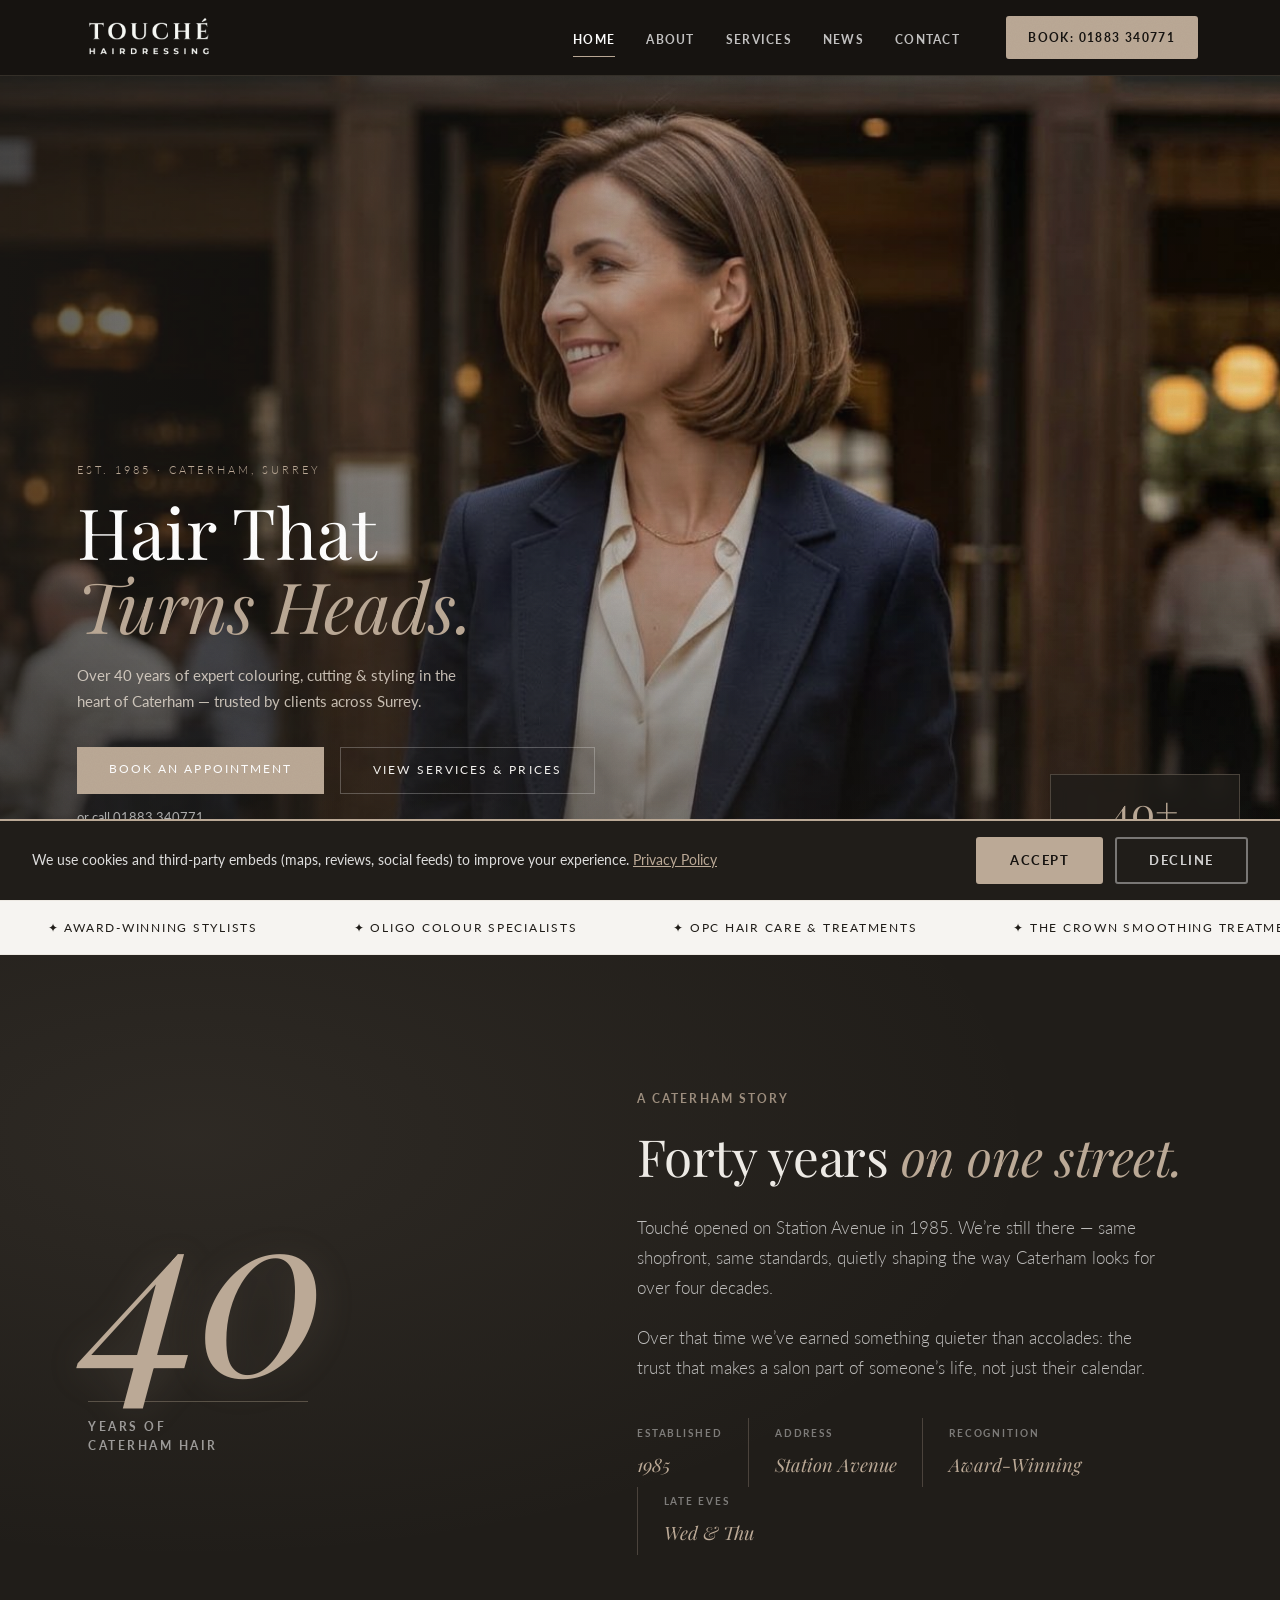
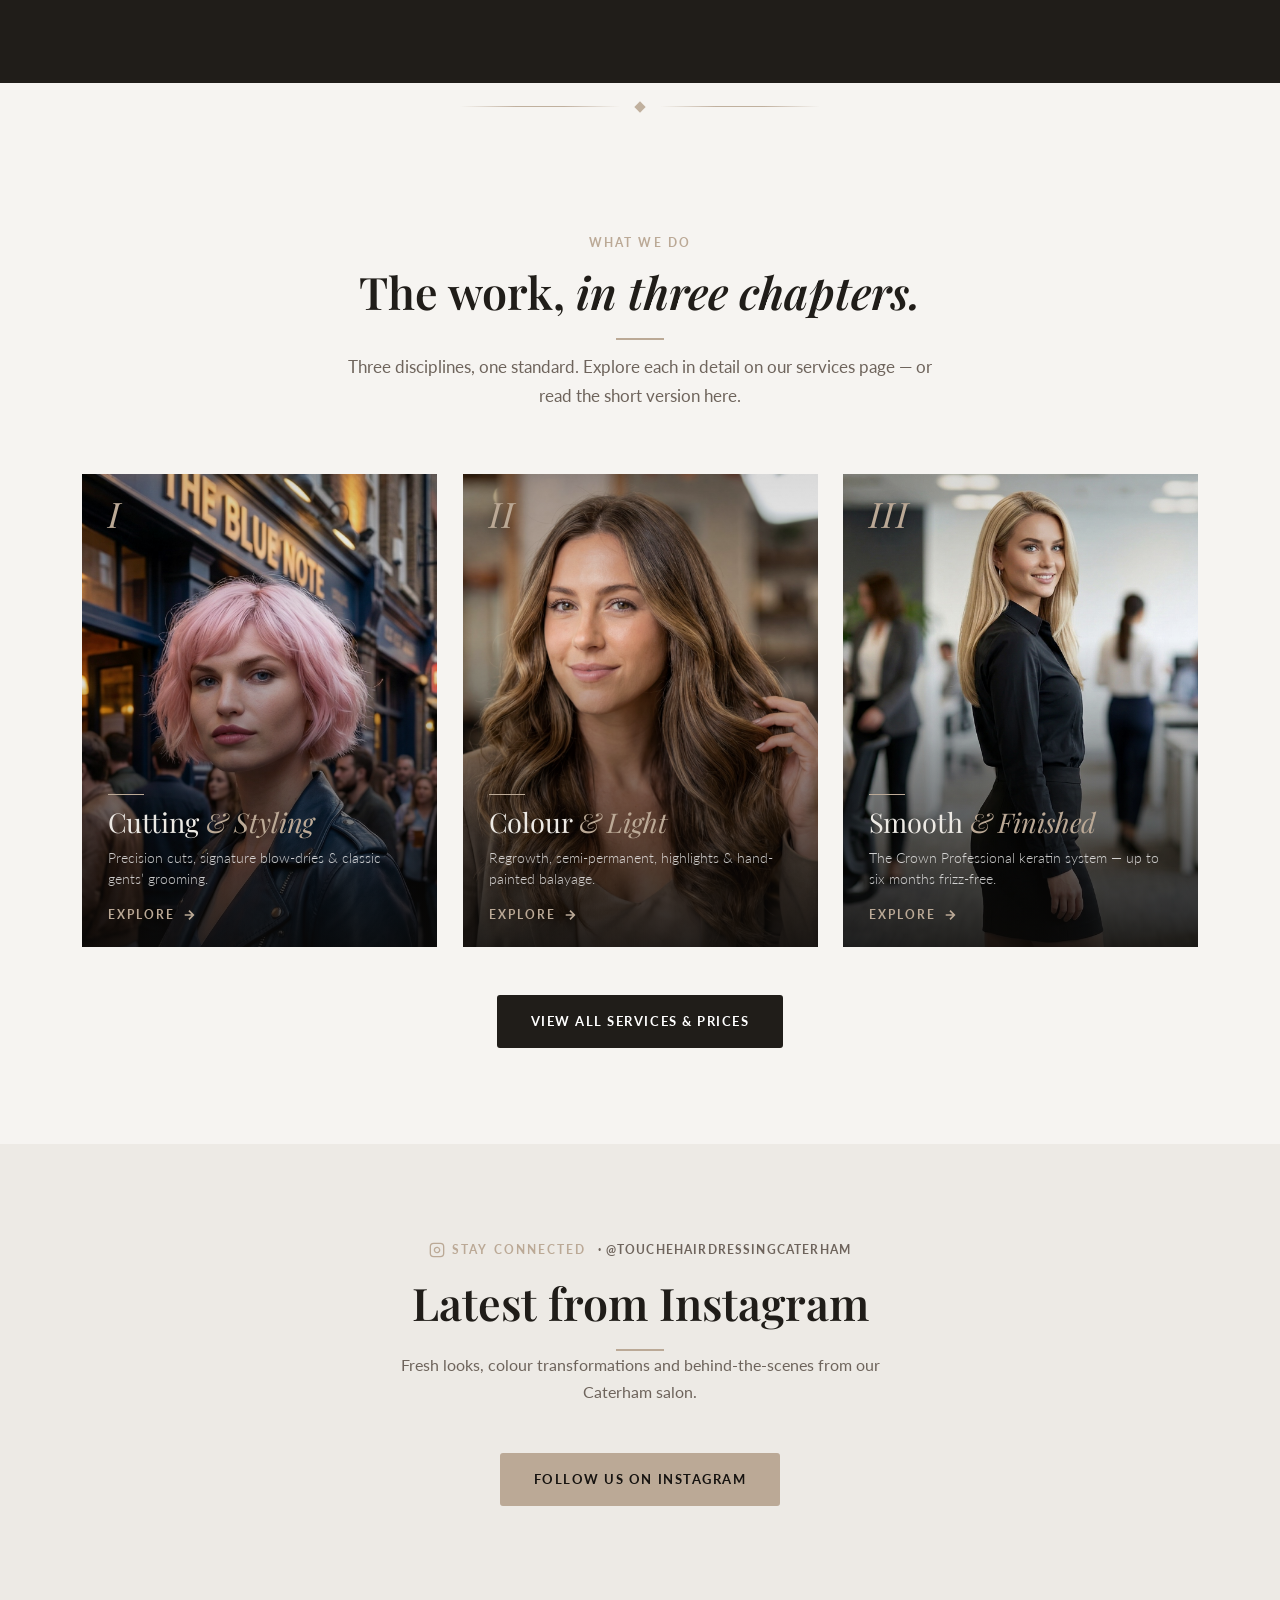
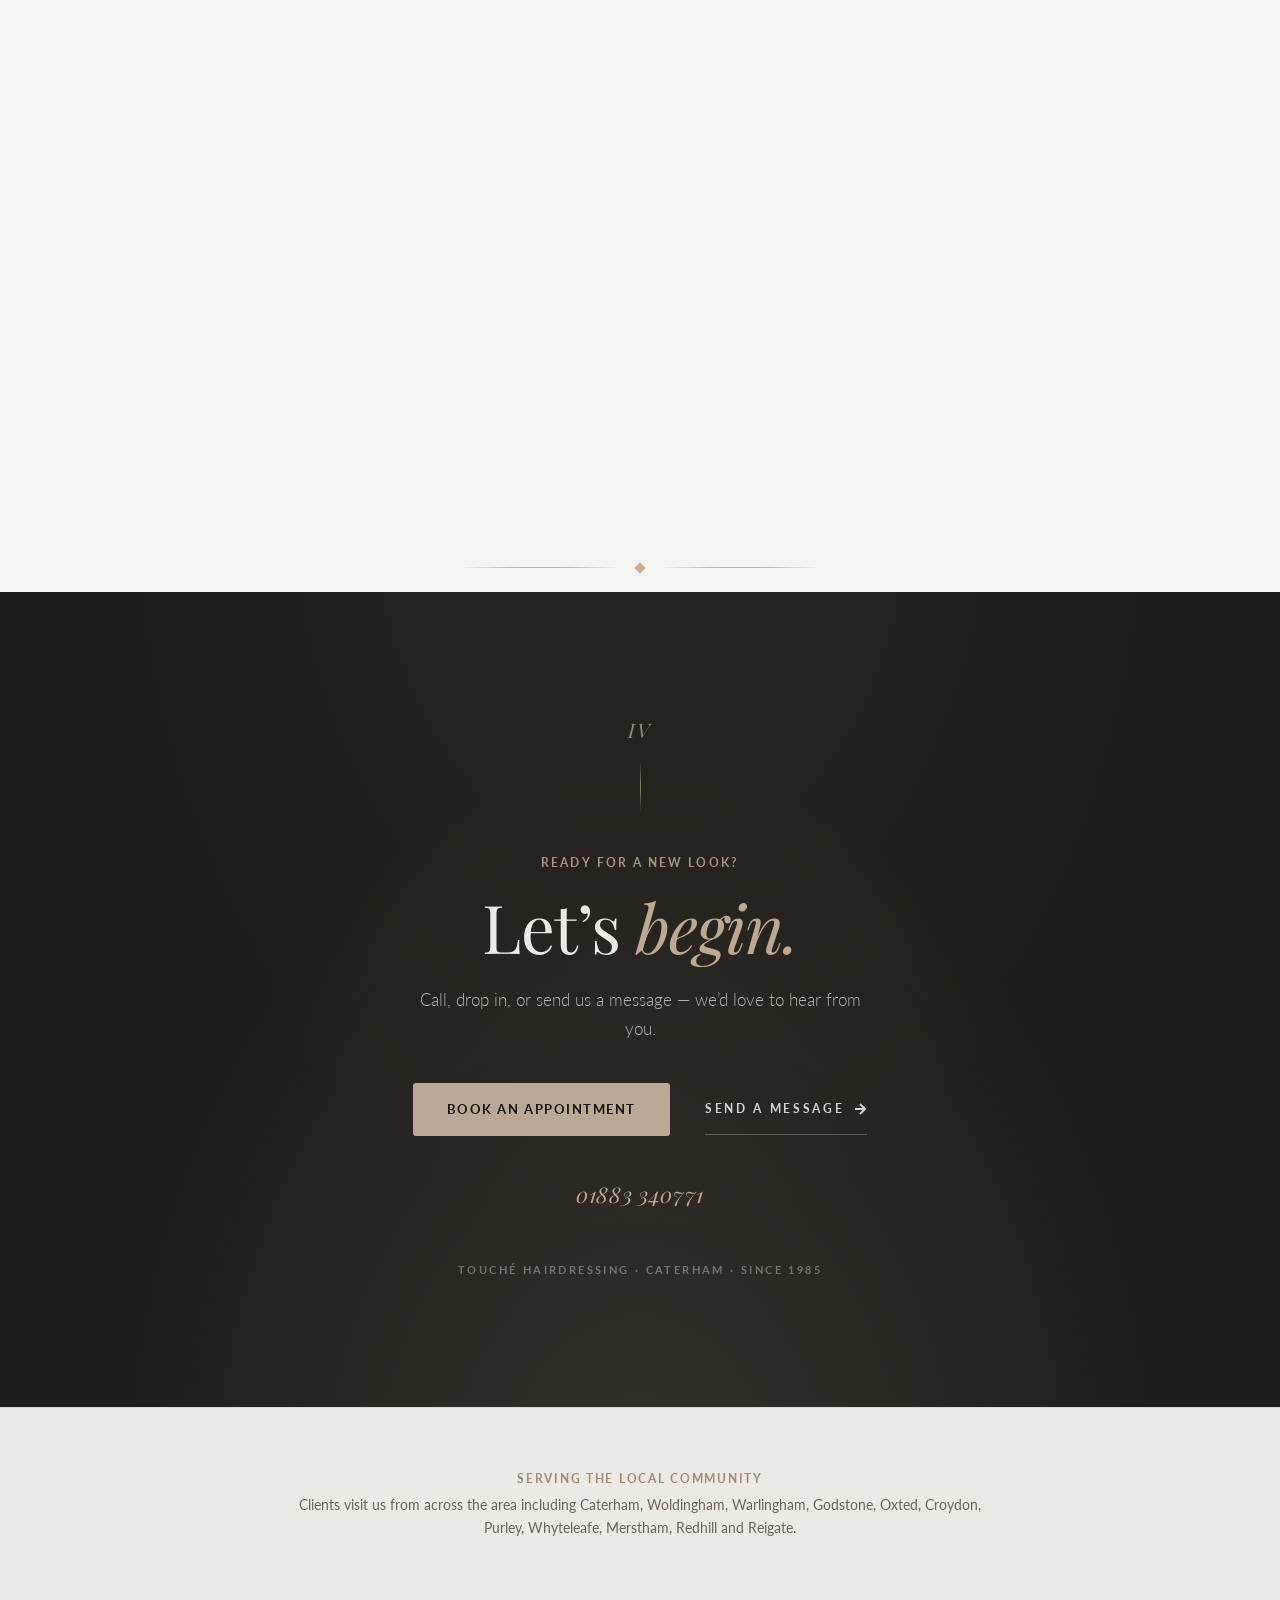
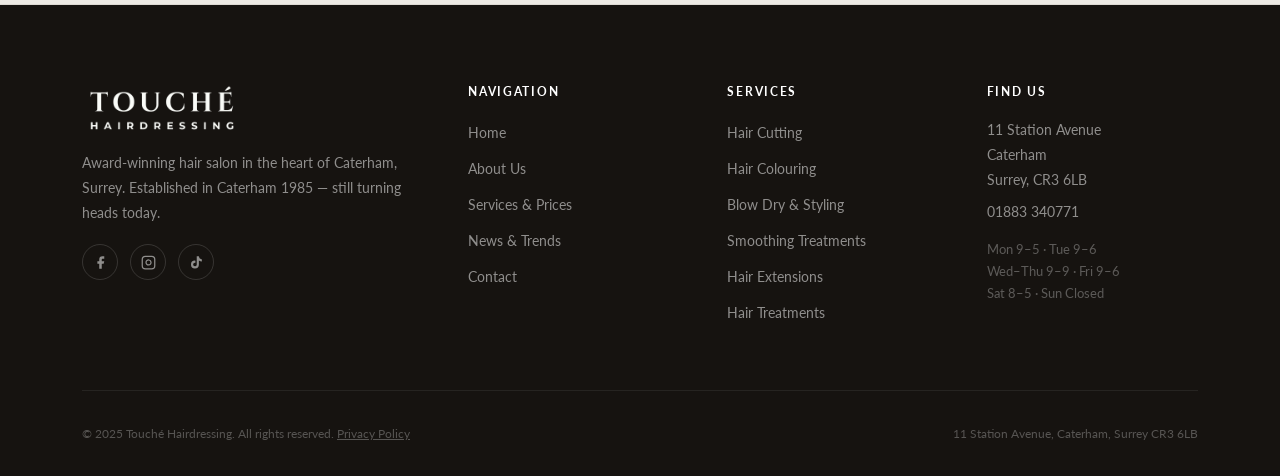
==== commit b829e1b5: "Retire legacy static blog HTML in favour of dynamic post.html The /news/<slug>.html files predated t" ====
--- a/index.html
+++ b/index.html
@@ -374,7 +374,7 @@
       <article class="product-card">
         <div class="product-card__name">Oligo Professionnel</div>
         <p>Botanical extracts, essential oils and proteins — including argan oil, aloe vera and sunflower seed extract — for salon-grade results that genuinely nourish.</p>
-        <a href="news/oligo-professionnel.html" class="product-card__link">
+        <a href="news/post.html?slug=oligo-professionnel" class="product-card__link">
           Read more
           <svg width="14" height="14" viewBox="0 0 14 14" fill="none" stroke="currentColor" stroke-width="2"><path d="M2 7h10M7 2l5 5-5 5"/></svg>
         </a>
@@ -383,7 +383,7 @@
       <article class="product-card">
         <div class="product-card__name">Organethic Pure Care</div>
         <p>Plant-derived, ethically sourced and biodegradable. OPC delivers targeted solutions for hydration, repair, volume, colour care and scalp therapy.</p>
-        <a href="news/organethic-pure-care.html" class="product-card__link">
+        <a href="news/post.html?slug=organethic-pure-care" class="product-card__link">
           Read more
           <svg width="14" height="14" viewBox="0 0 14 14" fill="none" stroke="currentColor" stroke-width="2"><path d="M2 7h10M7 2l5 5-5 5"/></svg>
         </a>
@@ -392,7 +392,7 @@
       <article class="product-card">
         <div class="product-card__name">The Crown Professional</div>
         <p>Advanced keratin smoothing with hydrolyzed proteins, argan oil and nourishing botanicals. Reduces frizz, improves manageability and protects colour.</p>
-        <a href="news/the-crown-professional.html" class="product-card__link">
+        <a href="news/post.html?slug=the-crown-professional" class="product-card__link">
           Read more
           <svg width="14" height="14" viewBox="0 0 14 14" fill="none" stroke="currentColor" stroke-width="2"><path d="M2 7h10M7 2l5 5-5 5"/></svg>
         </a>
--- a/css/style.css
+++ b/css/style.css
@@ -599,6 +599,238 @@
   font-size: 1.1rem;
   font-weight: 300;
   margin: 0;
+}
+
+/* ===== PAGE MASTHEAD =====
+   Editorial dark header used across inner pages (services, about). Replaces
+   the old photographic banner with a type-led composition: diagonal gold
+   pinstripes + radial glow + fine noise + a giant italic watermark (content
+   varies per page — "&" on services, "40" on about). The base styles are
+   shared; page-specific tone is carried by the watermark and by optional
+   children like a table-of-contents chapter grid. */
+.page-masthead {
+  position: relative;
+  background: var(--black);
+  padding: calc(var(--nav-height) + 5rem) 2rem 4.5rem;
+  overflow: hidden;
+  isolation: isolate;
+}
+
+/* Layer 1 — atmospheric gold pinstripes (8deg for movement) + radial glow */
+.page-masthead::before {
+  content: '';
+  position: absolute;
+  inset: 0;
+  background:
+    repeating-linear-gradient(
+      8deg,
+      transparent 0,
+      transparent 70px,
+      rgba(187,169,150,0.04) 70px,
+      rgba(187,169,150,0.04) 71px
+    ),
+    radial-gradient(ellipse 70% 60% at 50% 120%, rgba(187,169,150,0.14), transparent 60%),
+    linear-gradient(180deg, #100d0a 0%, #1a1714 100%);
+  z-index: 0;
+}
+
+/* Layer 2 — subtle fine-grain noise to prevent banding on the gradient */
+.page-masthead::after {
+  content: '';
+  position: absolute;
+  inset: 0;
+  opacity: 0.35;
+  mix-blend-mode: overlay;
+  pointer-events: none;
+  z-index: 0;
+  background-image: url("data:image/svg+xml,%3Csvg viewBox='0 0 200 200' xmlns='http://www.w3.org/2000/svg'%3E%3Cfilter id='n'%3E%3CfeTurbulence type='fractalNoise' baseFrequency='0.9' numOctaves='2' stitchTiles='stitch'/%3E%3CfeColorMatrix values='0 0 0 0 0.73 0 0 0 0 0.66 0 0 0 0 0.59 0 0 0 0.6 0'/%3E%3C/filter%3E%3Crect width='100%25' height='100%25' filter='url(%23n)'/%3E%3C/svg%3E");
+}
+
+/* Giant italic watermark — purely decorative, carried from the H1 accent.
+   Default placement: bottom-right, single glyph (used by services "&"). */
+.page-masthead__watermark {
+  position: absolute;
+  right: -2vw;
+  bottom: -8vw;
+  font-family: var(--font-serif);
+  font-style: italic;
+  font-weight: 400;
+  font-size: clamp(18rem, 38vw, 34rem);
+  line-height: 0.8;
+  color: var(--gold);
+  opacity: 0.055;
+  z-index: 0;
+  pointer-events: none;
+  letter-spacing: -0.04em;
+  user-select: none;
+}
+
+/* Numeric variant — two-digit glyphs need more horizontal room and sit
+   better bleeding off the LEFT edge so they don't fight the centered H1.
+   Slightly lower opacity because wider coverage = more visual weight. */
+.page-masthead__watermark--numeric {
+  right: auto;
+  left: -4vw;
+  bottom: -6vw;
+  font-size: clamp(14rem, 30vw, 26rem);
+  letter-spacing: -0.06em;
+  opacity: 0.045;
+}
+
+.page-masthead__inner {
+  position: relative;
+  z-index: 1;
+  max-width: 1100px;
+  margin: 0 auto;
+}
+
+.page-masthead__content {
+  text-align: center;
+  max-width: 720px;
+  margin: 2rem auto 0;
+}
+
+.page-masthead .eyebrow {
+  color: var(--gold);
+  margin-bottom: 1.2rem;
+  opacity: 0.9;
+}
+
+.page-masthead__title {
+  font-family: var(--font-serif);
+  font-size: clamp(2.8rem, 7vw, 5.4rem);
+  font-weight: 400;
+  line-height: 1.02;
+  color: var(--warm-white);
+  margin: 0 0 1.4rem;
+  letter-spacing: -0.015em;
+}
+
+.page-masthead__title em {
+  font-style: italic;
+  color: var(--gold);
+}
+
+.page-masthead__rule {
+  display: block;
+  width: 48px;
+  height: 1px;
+  background: var(--gold);
+  margin: 0 auto 1.6rem;
+  opacity: 0.7;
+}
+
+.page-masthead__lead {
+  font-size: 1.05rem;
+  line-height: 1.75;
+  font-weight: 300;
+  color: rgba(255,255,255,0.7);
+  margin: 0 auto;
+  max-width: 520px;
+}
+
+/* Table-of-contents chapter links (three-up grid) */
+.page-masthead__contents {
+  display: grid;
+  grid-template-columns: repeat(3, 1fr);
+  gap: 0;
+  margin: 4rem auto 0;
+  max-width: 900px;
+  border-top: 1px solid rgba(187,169,150,0.18);
+  border-bottom: 1px solid rgba(187,169,150,0.18);
+}
+
+.chapter-link {
+  position: relative;
+  display: flex;
+  flex-direction: column;
+  align-items: center;
+  gap: 0.9rem;
+  padding: 1.8rem 1rem;
+  text-decoration: none;
+  color: var(--warm-white);
+  border-right: 1px solid rgba(187,169,150,0.18);
+  transition: background 0.4s ease;
+}
+
+.chapter-link:last-child { border-right: none; }
+
+.chapter-link:hover,
+.chapter-link:focus-visible {
+  background: rgba(187,169,150,0.04);
+  outline: none;
+}
+
+.chapter-link__num {
+  font-family: var(--font-serif);
+  font-style: italic;
+  font-size: 1.6rem;
+  font-weight: 400;
+  color: var(--gold);
+  line-height: 1;
+  letter-spacing: 0.05em;
+  transition: transform 0.45s cubic-bezier(.2,.6,.2,1);
+}
+
+.chapter-link:hover .chapter-link__num,
+.chapter-link:focus-visible .chapter-link__num {
+  transform: translateY(-2px);
+}
+
+.chapter-link__rule {
+  display: block;
+  width: 24px;
+  height: 1px;
+  background: var(--gold);
+  opacity: 0.55;
+  transition: width 0.45s cubic-bezier(.2,.6,.2,1);
+}
+
+.chapter-link:hover .chapter-link__rule,
+.chapter-link:focus-visible .chapter-link__rule {
+  width: 44px;
+  opacity: 0.9;
+}
+
+.chapter-link__title {
+  font-family: var(--font-serif);
+  font-size: 1.05rem;
+  font-weight: 400;
+  letter-spacing: 0.01em;
+  color: var(--warm-white);
+}
+
+.chapter-link__title em {
+  font-style: italic;
+  color: var(--gold);
+  opacity: 0.9;
+}
+
+@media (max-width: 720px) {
+  .page-masthead {
+    padding: calc(var(--nav-height) + 3rem) 1.5rem 3rem;
+  }
+  .page-masthead__contents {
+    grid-template-columns: 1fr;
+    margin-top: 3rem;
+  }
+  .chapter-link {
+    flex-direction: row;
+    justify-content: flex-start;
+    gap: 1rem;
+    padding: 1.2rem 1.2rem;
+    border-right: none;
+    border-bottom: 1px solid rgba(187,169,150,0.12);
+  }
+  .chapter-link:last-child { border-bottom: none; }
+  .chapter-link__rule { width: 16px; }
+  .chapter-link:hover .chapter-link__rule { width: 28px; }
+}
+
+@media (prefers-reduced-motion: reduce) {
+  .chapter-link__num,
+  .chapter-link__rule { transition: none; }
+  .chapter-link:hover .chapter-link__num { transform: none; }
 }
 
 /* ===== LAYOUT HELPERS ===== */
@@ -2776,7 +3008,7 @@
 
   .btn { padding: 0.8rem 1.6rem; }
 
-  .cta-band { padding: 4rem 1.5rem; }
+  .closing-band { padding: 4rem 1.5rem; }
 
   .instagram-grid { grid-template-columns: repeat(2, 1fr); gap: 0.4rem; }
 }
@@ -2833,6 +3065,91 @@
 }
 
 /* ===== TIMELINE ===== */
+/* ===== STICKY TIMELINE LAYOUT =====
+   On desktop, the section heading (aside) pins to the viewport while the
+   timeline entries scroll past. The sticky releases when the layout's
+   bottom edge reaches the sticky's top — so once the last entry has
+   scrolled into view, the heading disappears with it and the page moves
+   on to the next section. Below 980px the layout stacks and the sticky
+   behaviour is disabled (fine on phones — less screen real estate to spare). */
+.timeline-layout { display: block; }
+
+/* Mobile: centred heading block (desktop overrides below). */
+.timeline-layout__heading {
+  text-align: center;
+  max-width: 620px;
+  margin: 0 auto 3rem;
+}
+
+.timeline-layout__heading h2 {
+  font-family: var(--font-serif);
+  font-size: clamp(2rem, 3.8vw, 3rem);
+  font-weight: 400;
+  line-height: 1.05;
+  letter-spacing: -0.01em;
+  margin: 0 0 0 0;
+}
+
+.timeline-layout__heading h2 em {
+  font-style: italic;
+  color: var(--gold);
+}
+
+.timeline-layout__heading .eyebrow {
+  display: block;
+  margin-bottom: 1rem;
+}
+
+.timeline-layout__rule {
+  display: block;
+  width: 48px;
+  height: 2px;
+  background: var(--gold);
+  margin: 1.4rem auto;
+}
+
+.timeline-layout__heading p {
+  font-size: 1rem;
+  line-height: 1.75;
+  color: var(--text-light);
+  margin: 0 auto;
+  max-width: 42ch;
+}
+
+@media (min-width: 980px) {
+  .timeline-section .container { max-width: 1200px; }
+
+  .timeline-layout {
+    display: grid;
+    grid-template-columns: minmax(280px, 360px) 1fr;
+    gap: clamp(3rem, 6vw, 6rem);
+    align-items: start;
+  }
+
+  .timeline-layout__aside {
+    /* The inner heading does the sticking — the aside just holds the
+       column's grid slot. */
+  }
+
+  .timeline-layout__heading {
+    position: sticky;
+    top: calc(var(--nav-height) + 2.5rem);
+    padding-top: 0.5rem;
+    text-align: left;
+    max-width: none;
+    margin: 0;
+  }
+
+  .timeline-layout__heading .timeline-layout__rule { margin: 1.4rem 0; }
+  .timeline-layout__heading p { margin: 0; }
+
+  /* Right column: let the timeline's own centering yield to the grid slot. */
+  .timeline-layout .timeline {
+    max-width: none;
+    margin: 0;
+  }
+}
+
 .timeline {
   position: relative;
   max-width: 860px;
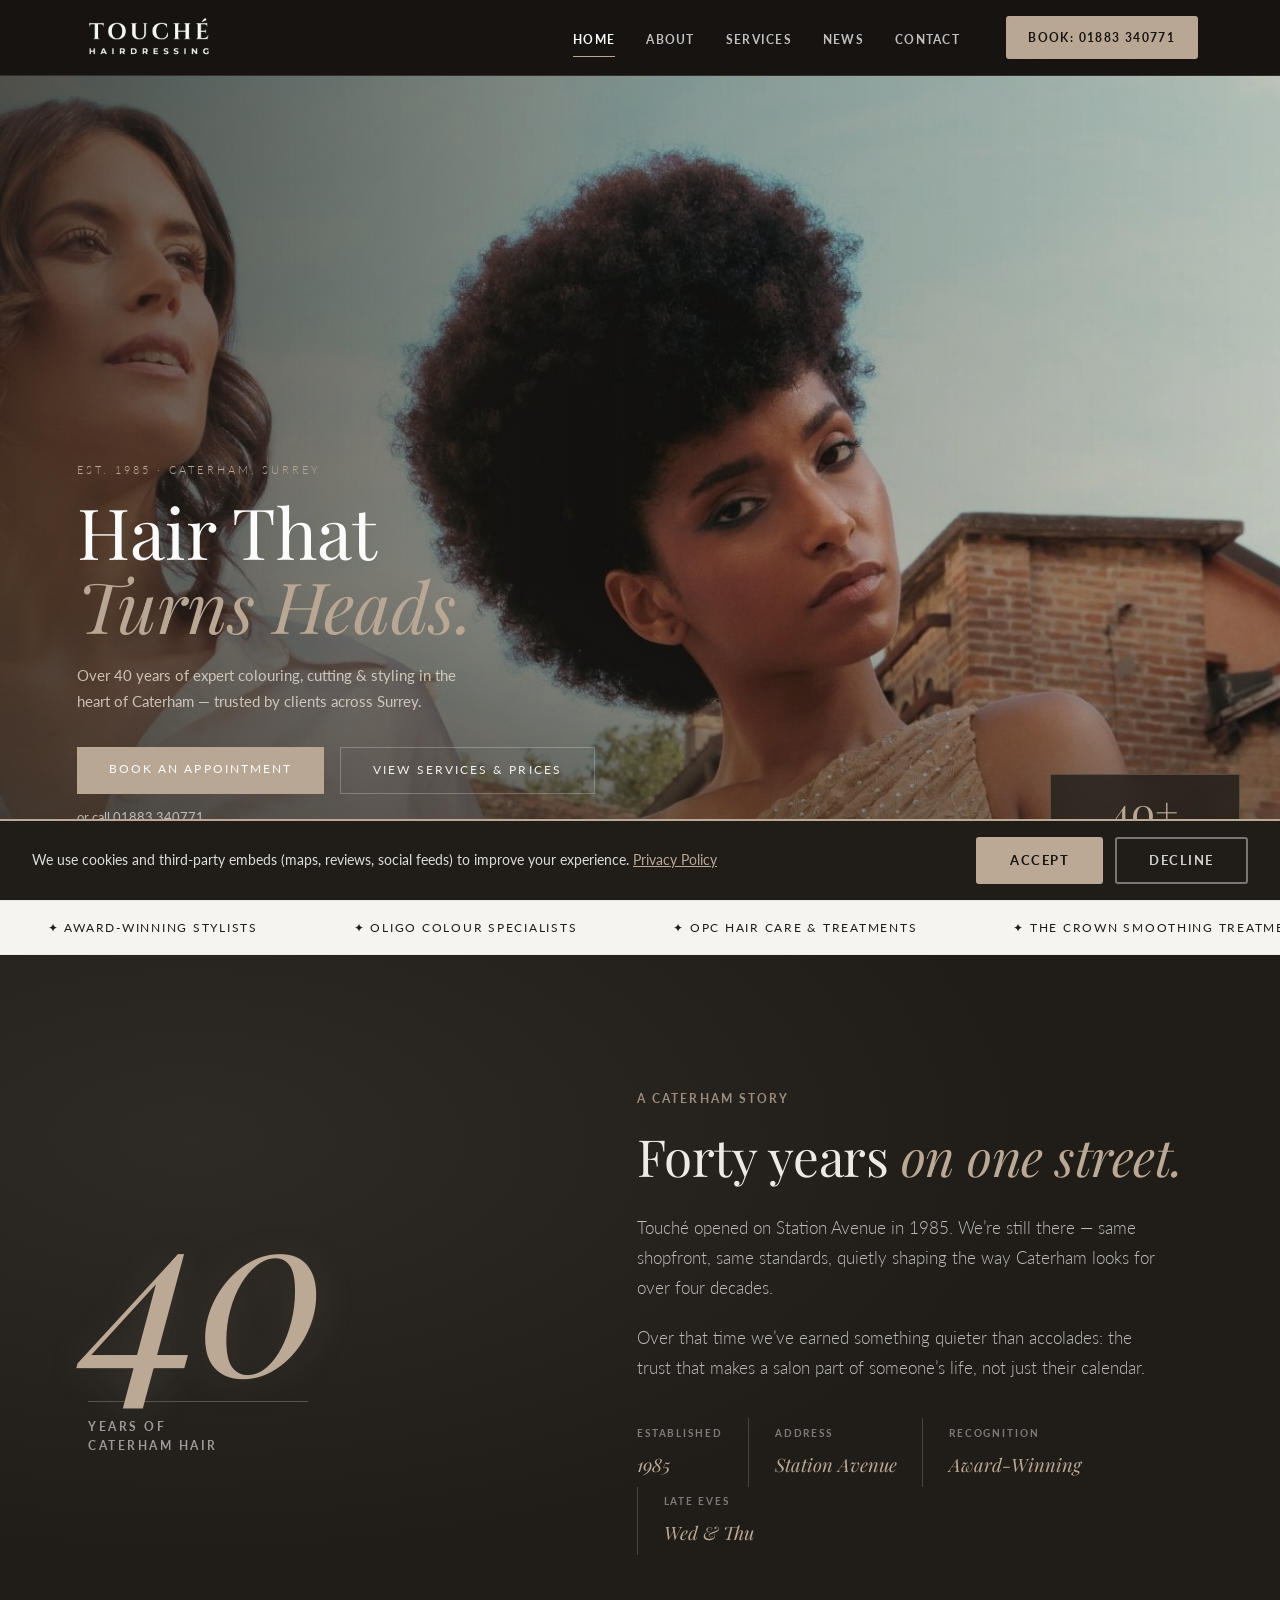
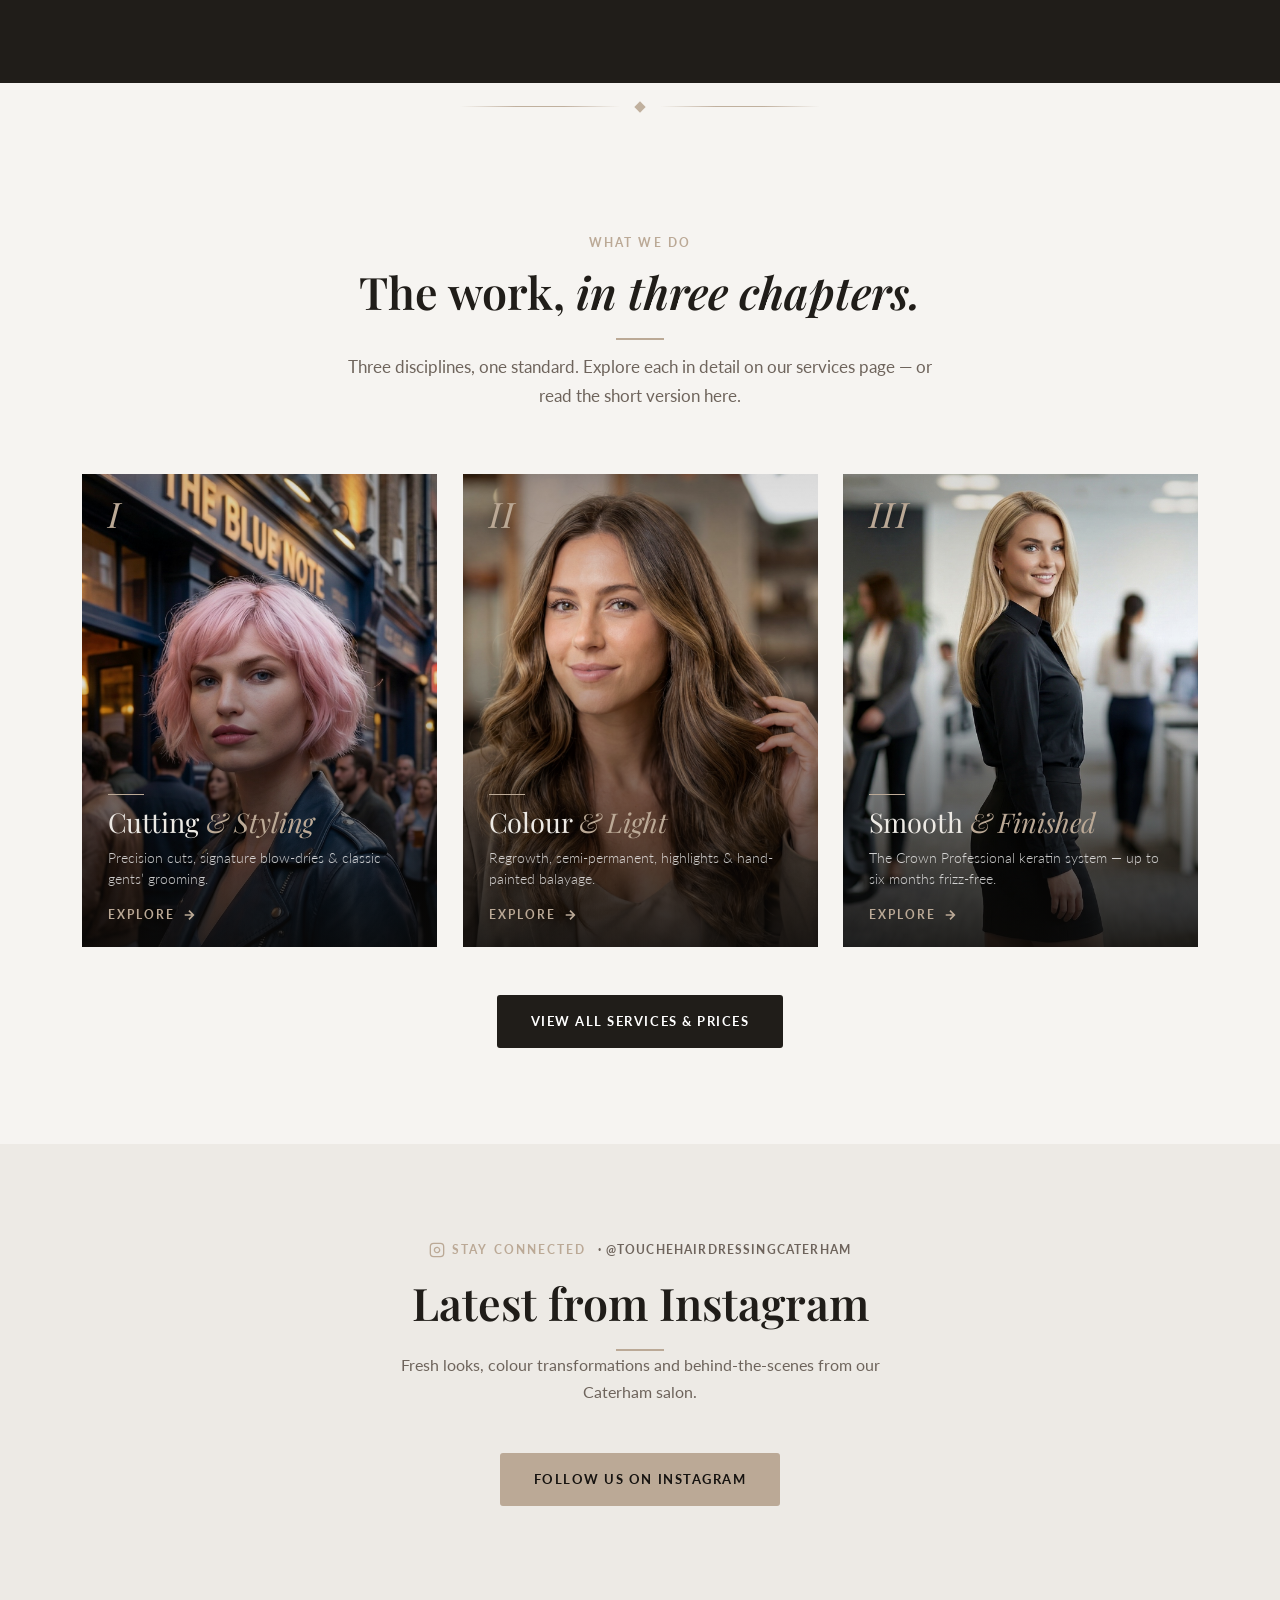
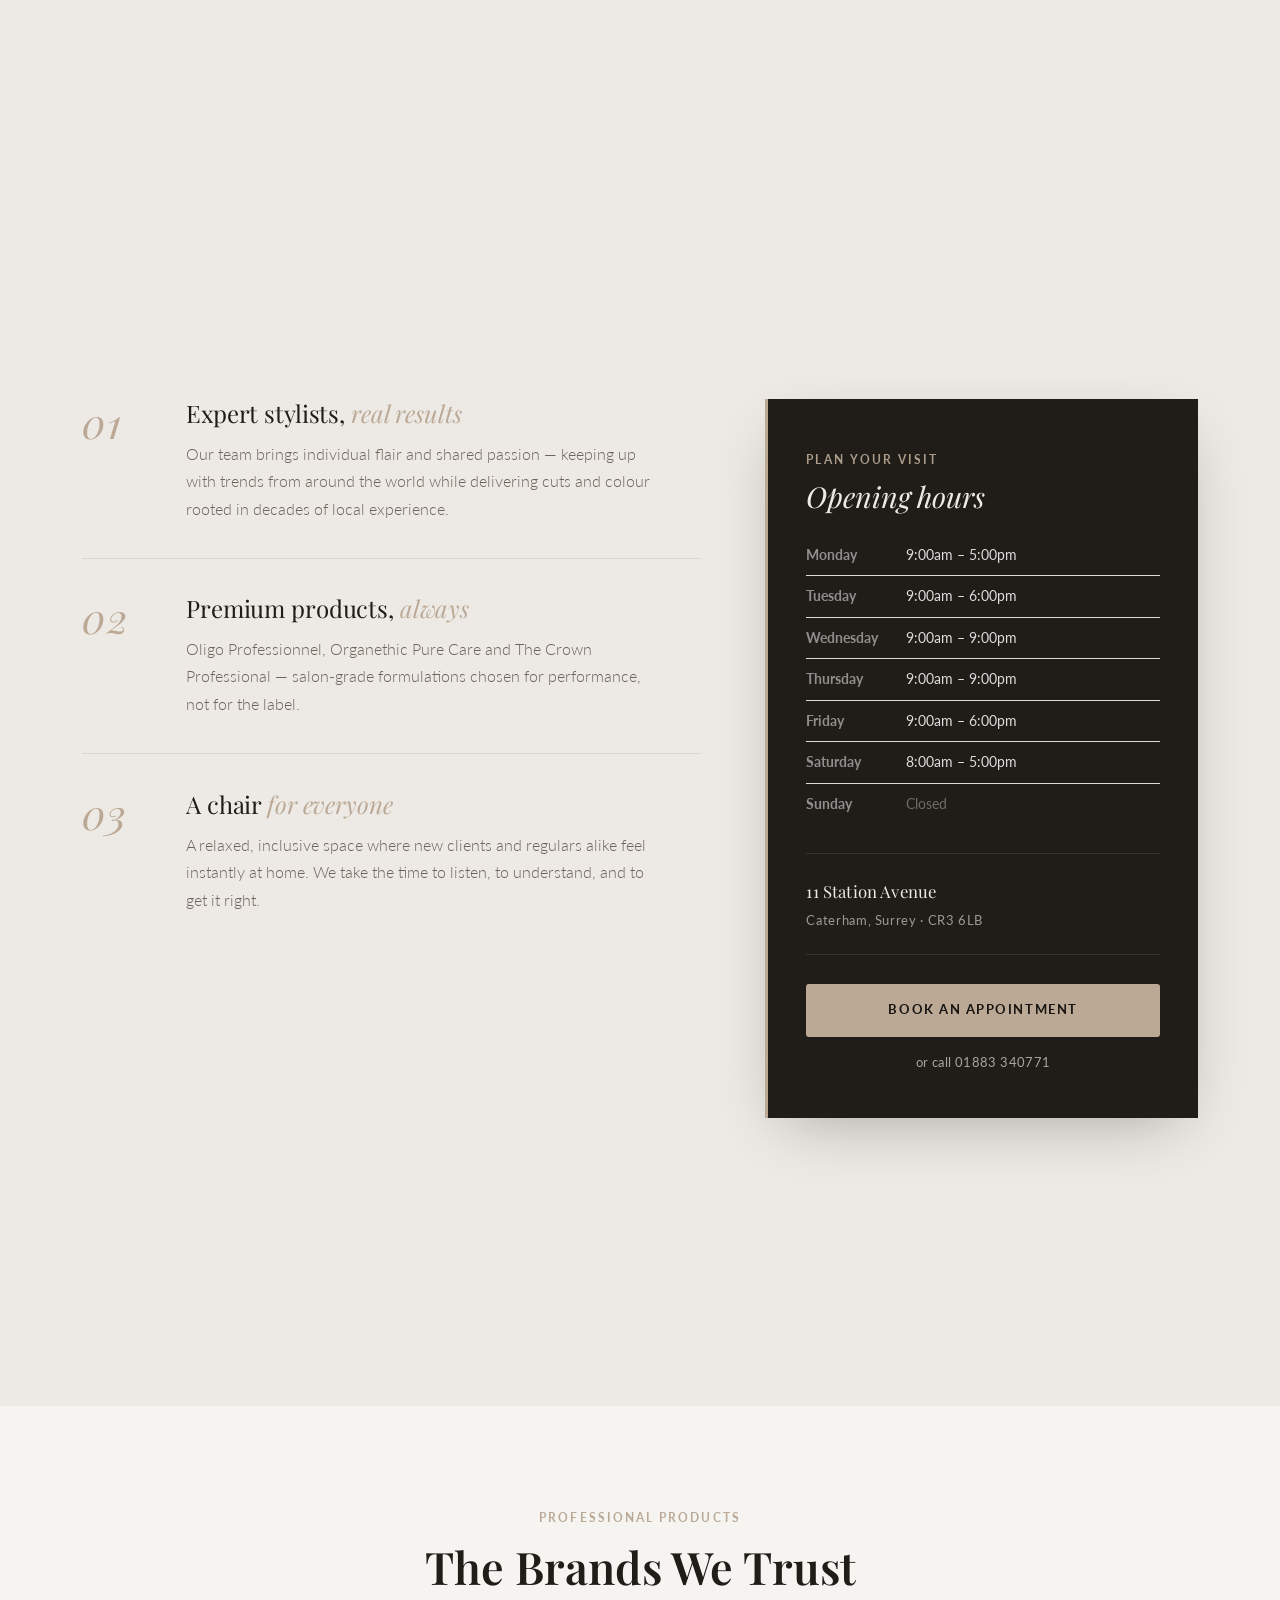
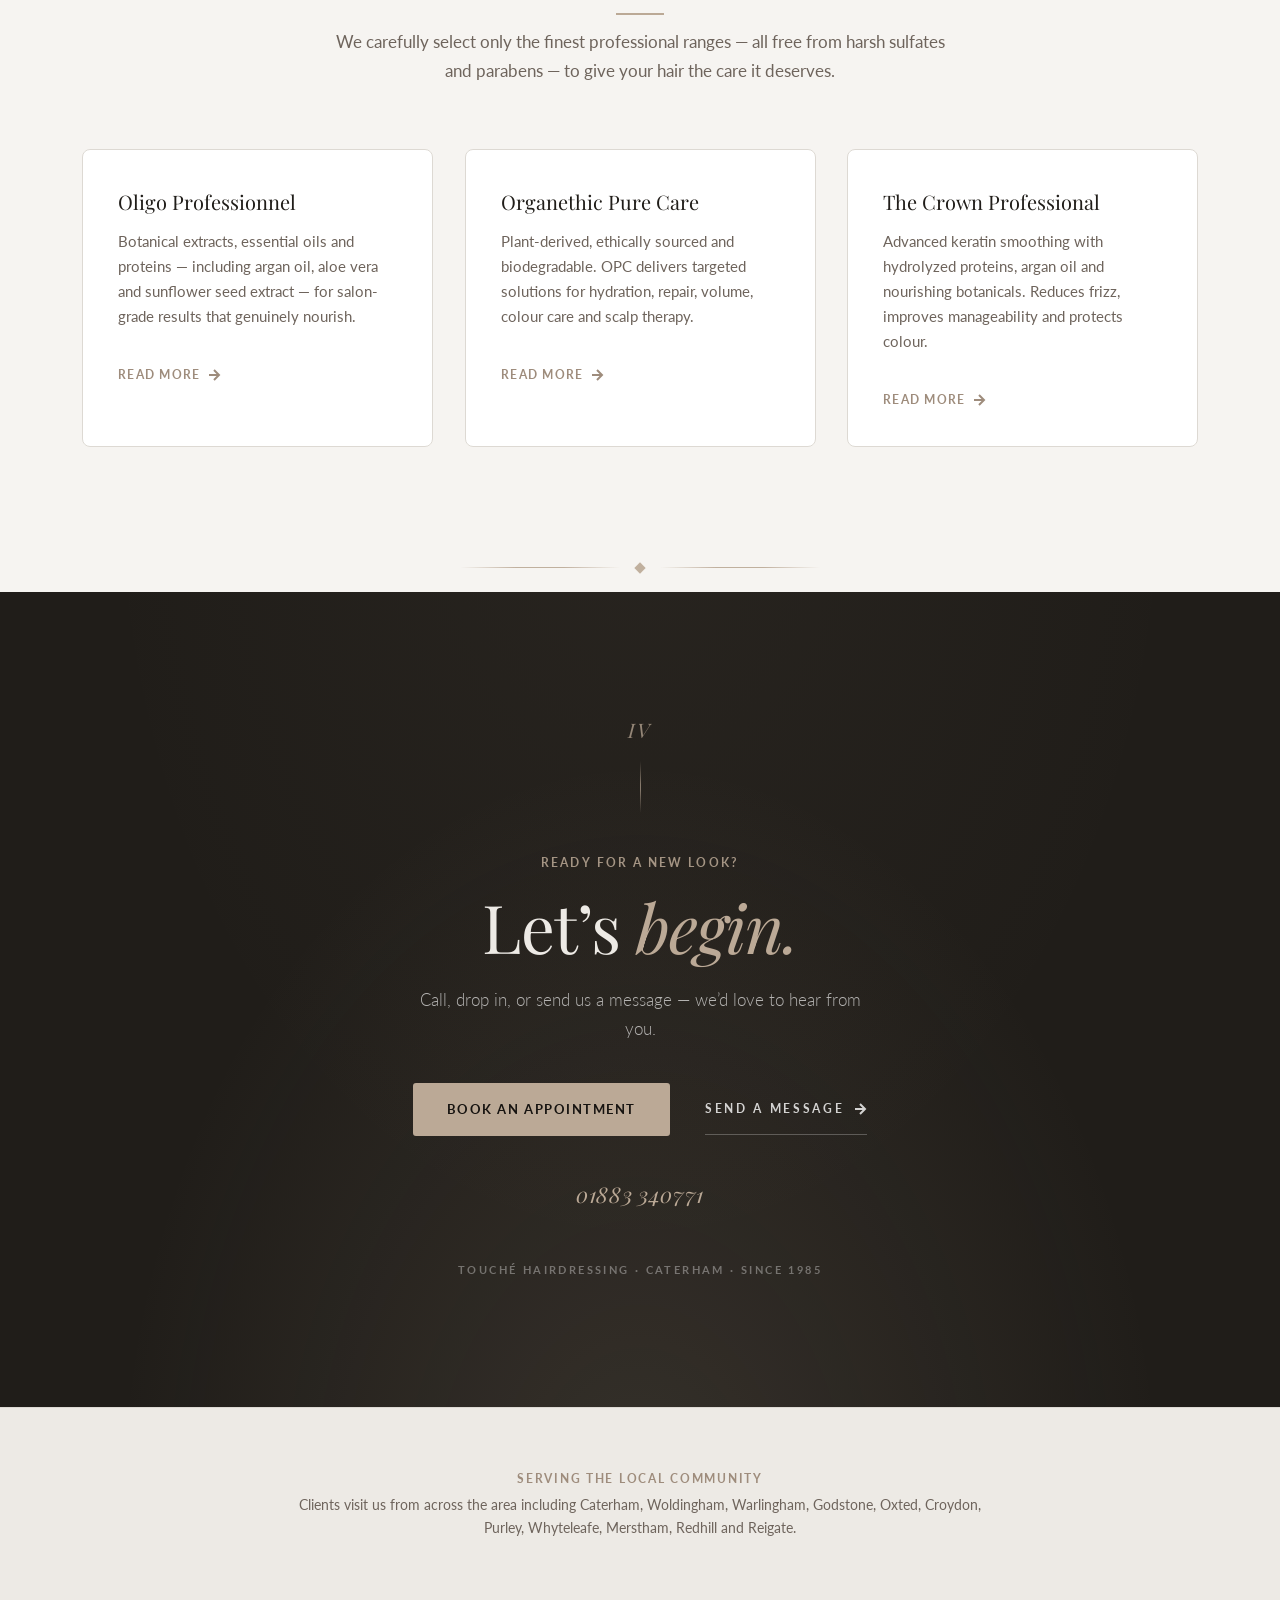
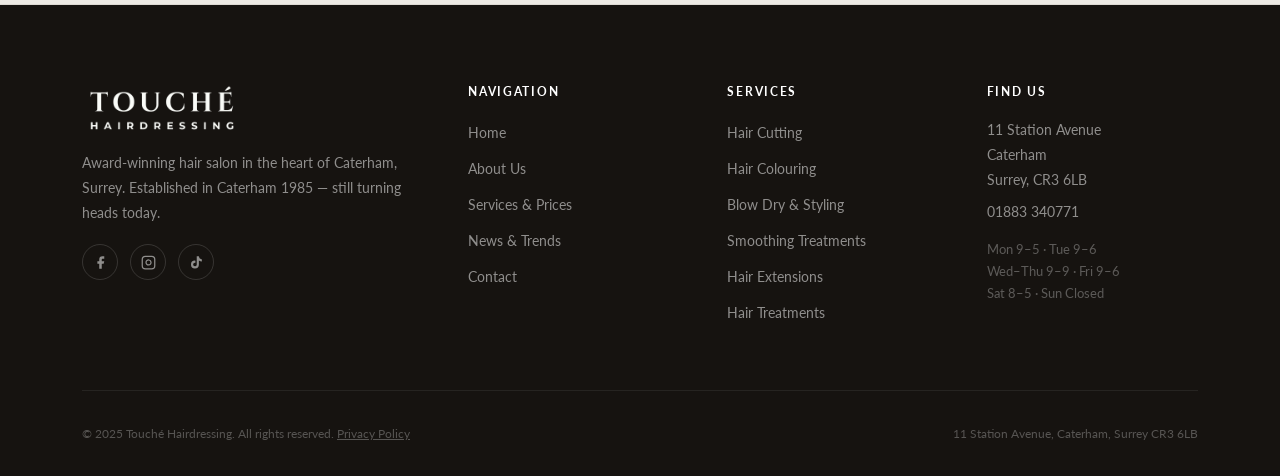
==== commit d6003d15: "Restrict blog generator to in-house brands; add Vercel Analytics - api/generate.js: tighten BRAND_CO" ====
--- a/index.html
+++ b/index.html
@@ -8,6 +8,10 @@
 "https://www.googletagmanager.com/gtm.js?id="+i+dl;f.parentNode.insertBefore(j,f);
 })(window,document,"script","dataLayer","GTM-K94RBX8N");</script>
 <!-- End Google Tag Manager -->
+<!-- Vercel Web Analytics -->
+<script>window.va=window.va||function(){(window.vaq=window.vaq||[]).push(arguments);};</script>
+<script defer src="/_vercel/insights/script.js"></script>
+<!-- End Vercel Web Analytics -->
   <meta charset="UTF-8">
   <meta name="viewport" content="width=device-width, initial-scale=1.0">
   <title>Touché Hairdressing Caterham | Award-Winning Hair Salon Surrey</title>
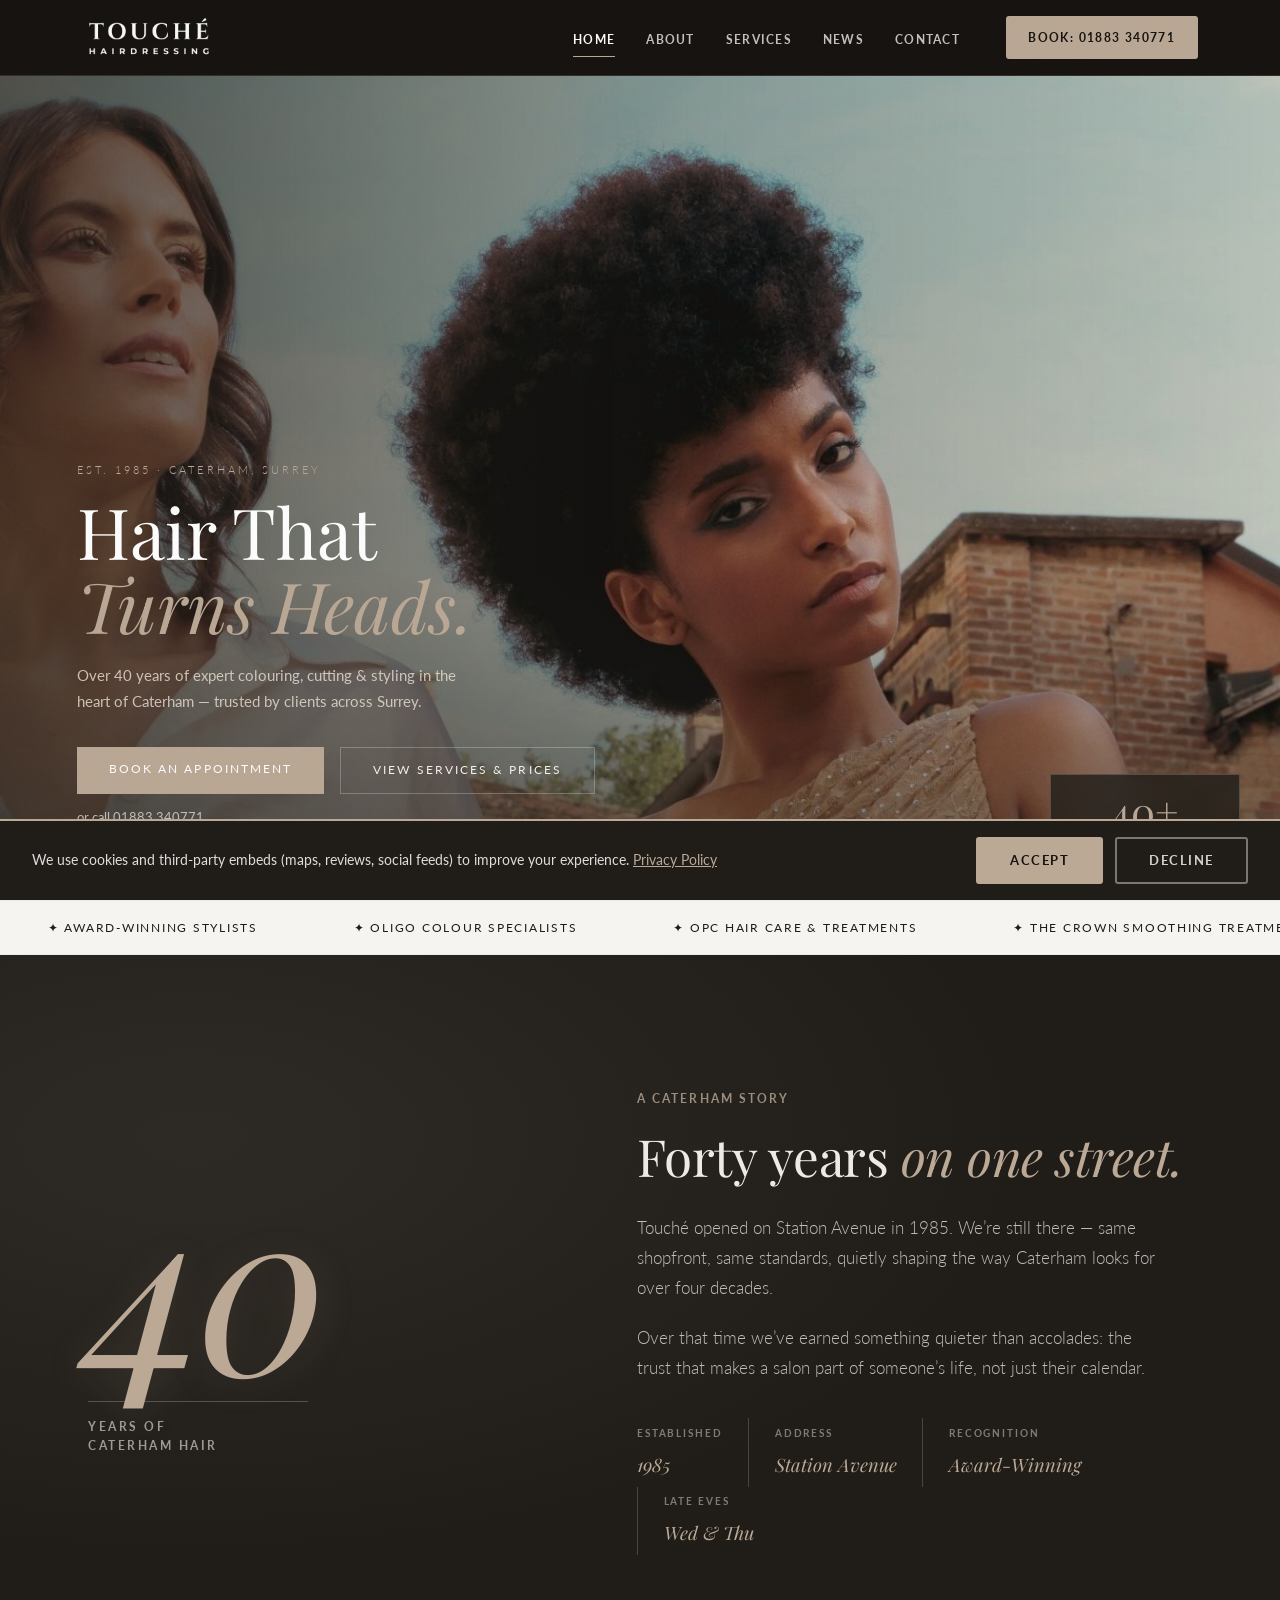
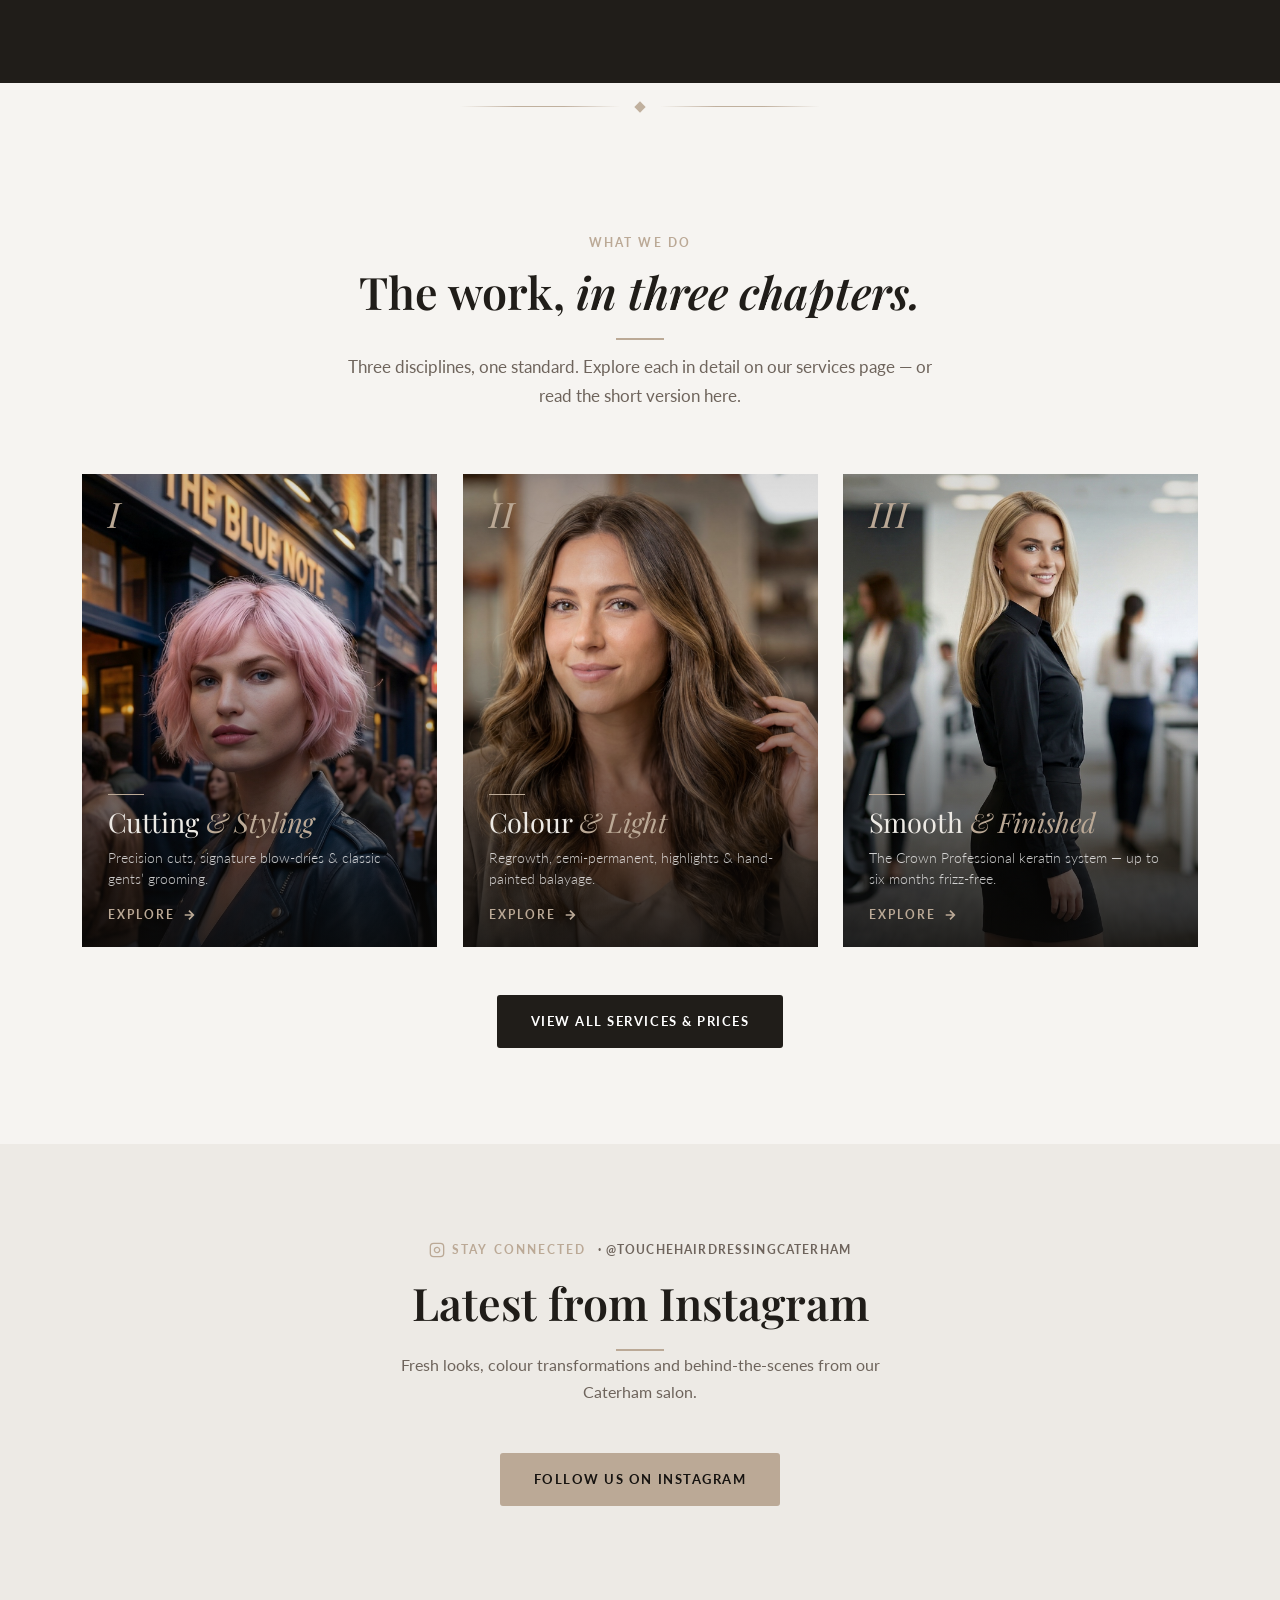
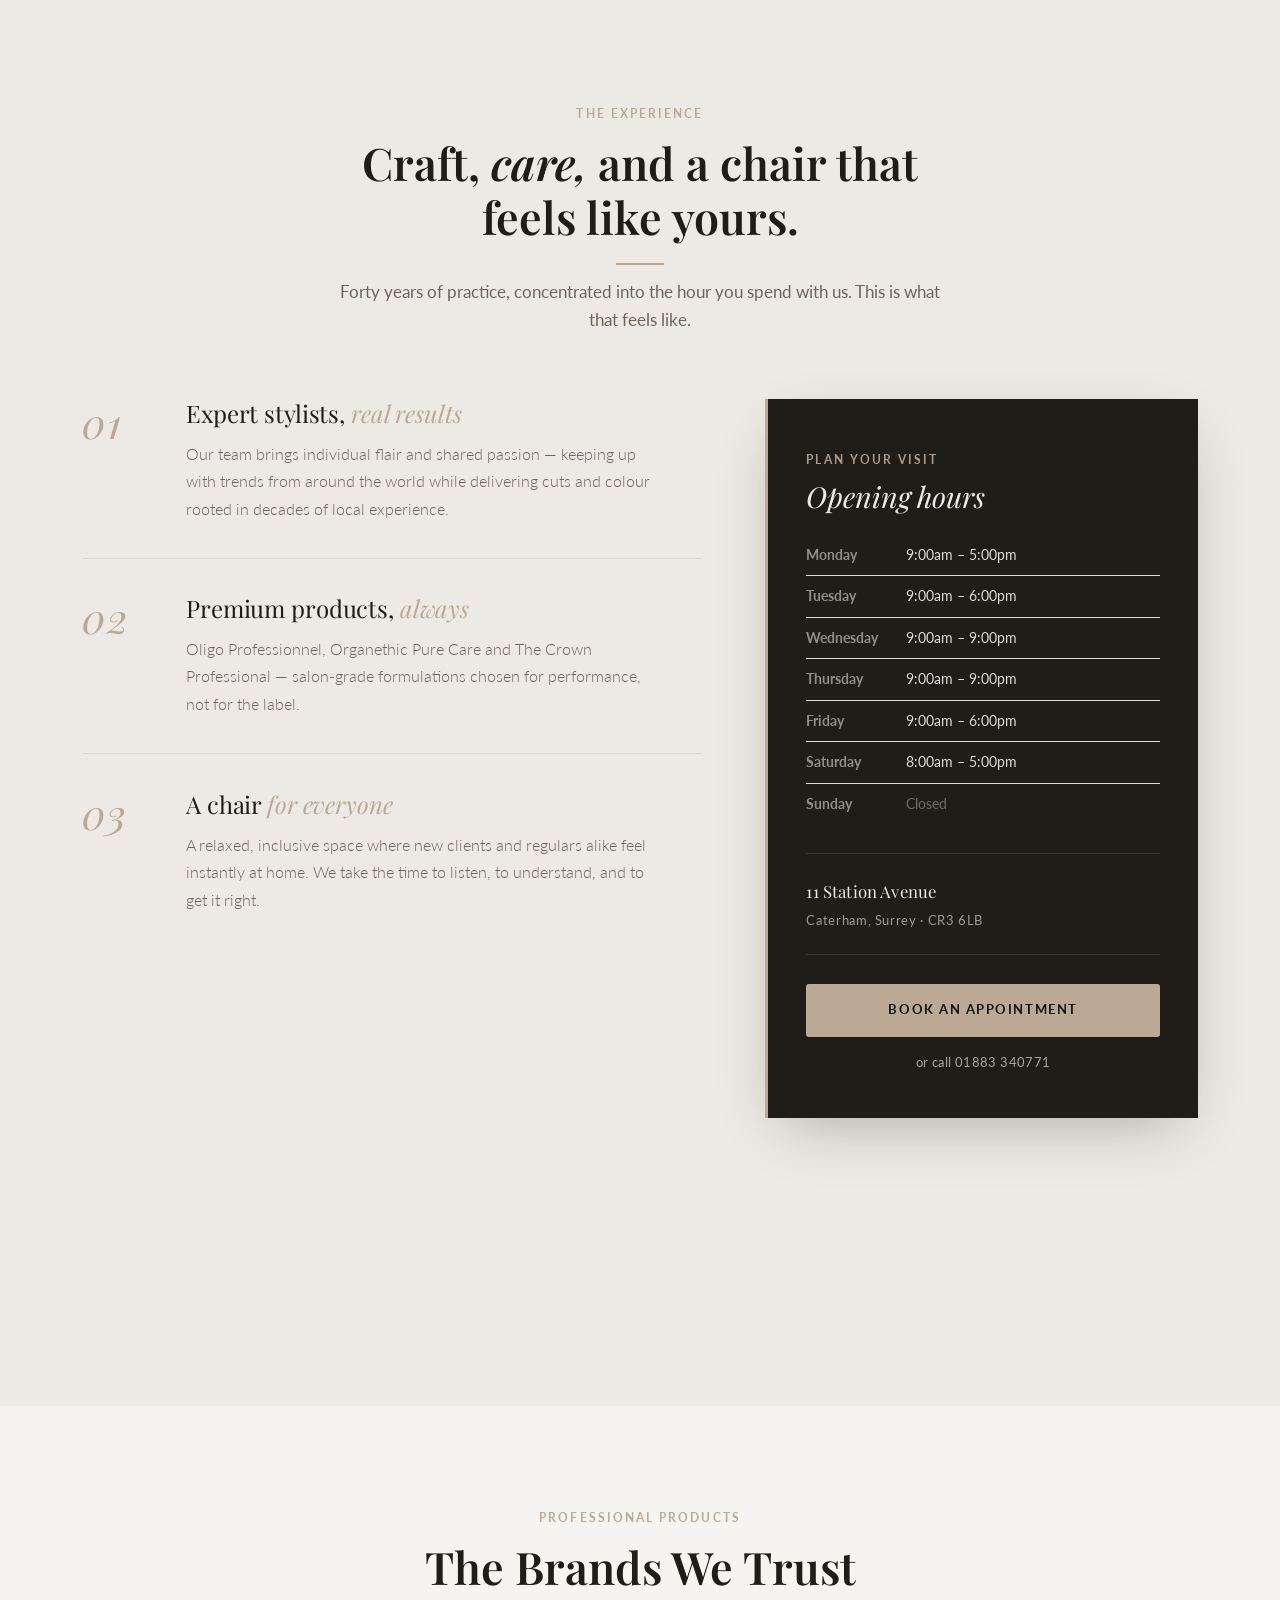
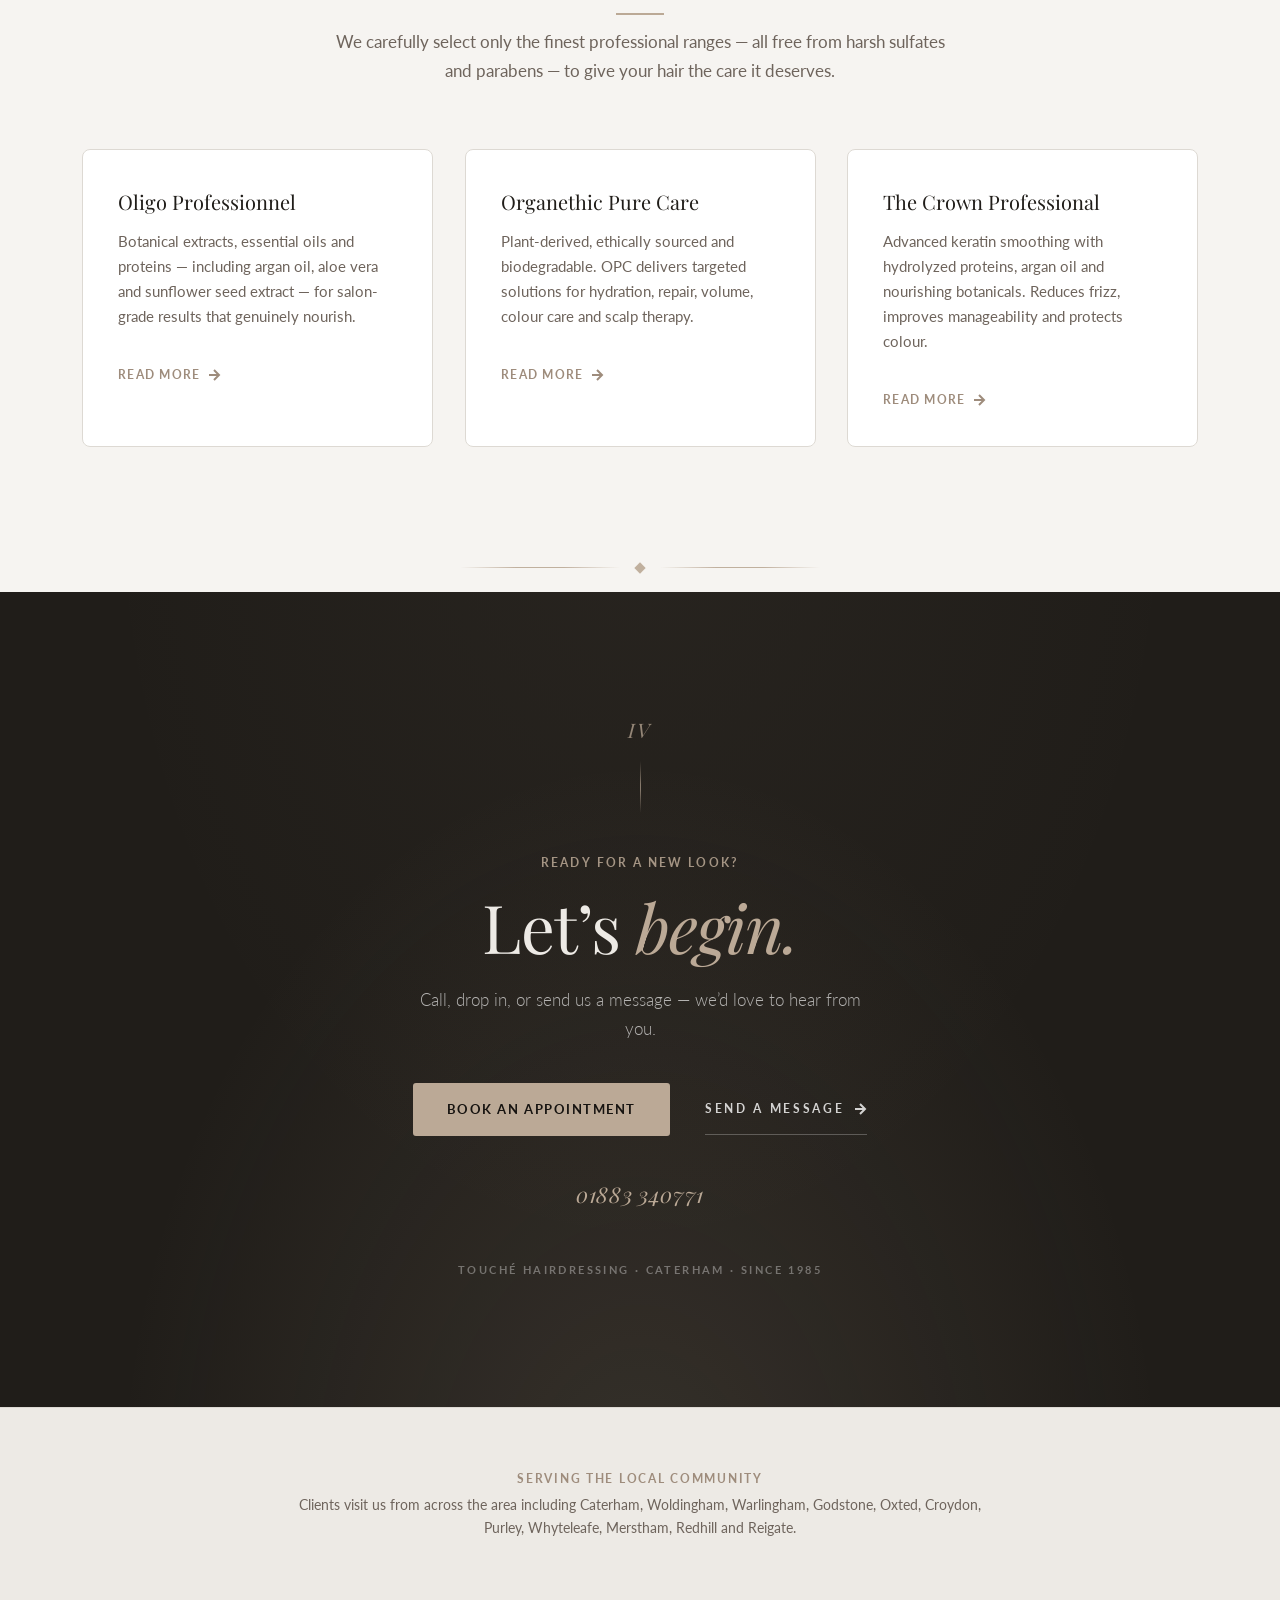
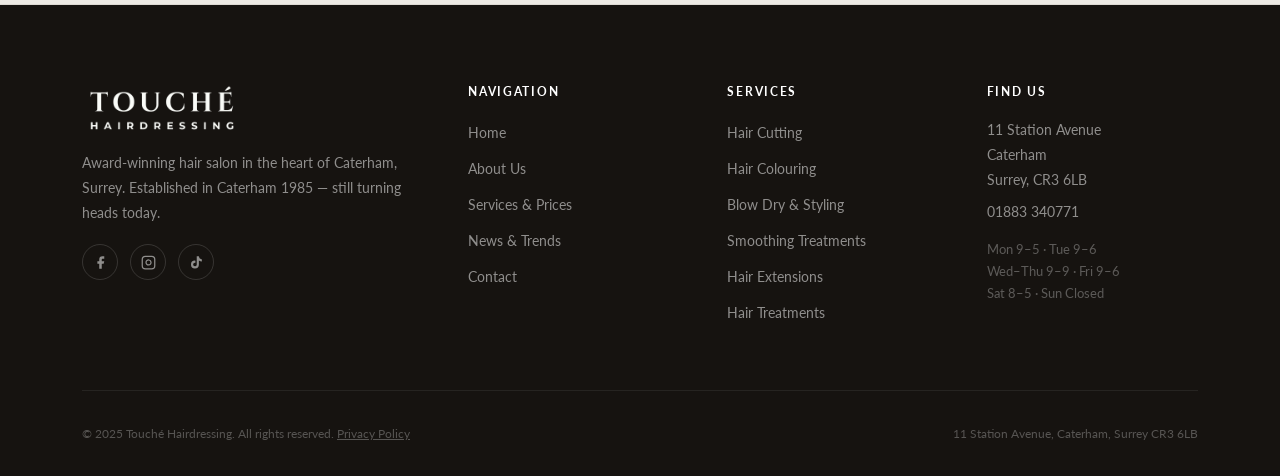
==== commit 1b6e705f: "Remove Vercel Analytics snippet Live site is served by GitHub Pages, not Vercel, so /_vercel/insight" ====
--- a/index.html
+++ b/index.html
@@ -8,10 +8,6 @@
 "https://www.googletagmanager.com/gtm.js?id="+i+dl;f.parentNode.insertBefore(j,f);
 })(window,document,"script","dataLayer","GTM-K94RBX8N");</script>
 <!-- End Google Tag Manager -->
-<!-- Vercel Web Analytics -->
-<script>window.va=window.va||function(){(window.vaq=window.vaq||[]).push(arguments);};</script>
-<script defer src="/_vercel/insights/script.js"></script>
-<!-- End Vercel Web Analytics -->
   <meta charset="UTF-8">
   <meta name="viewport" content="width=device-width, initial-scale=1.0">
   <title>Touché Hairdressing Caterham | Award-Winning Hair Salon Surrey</title>
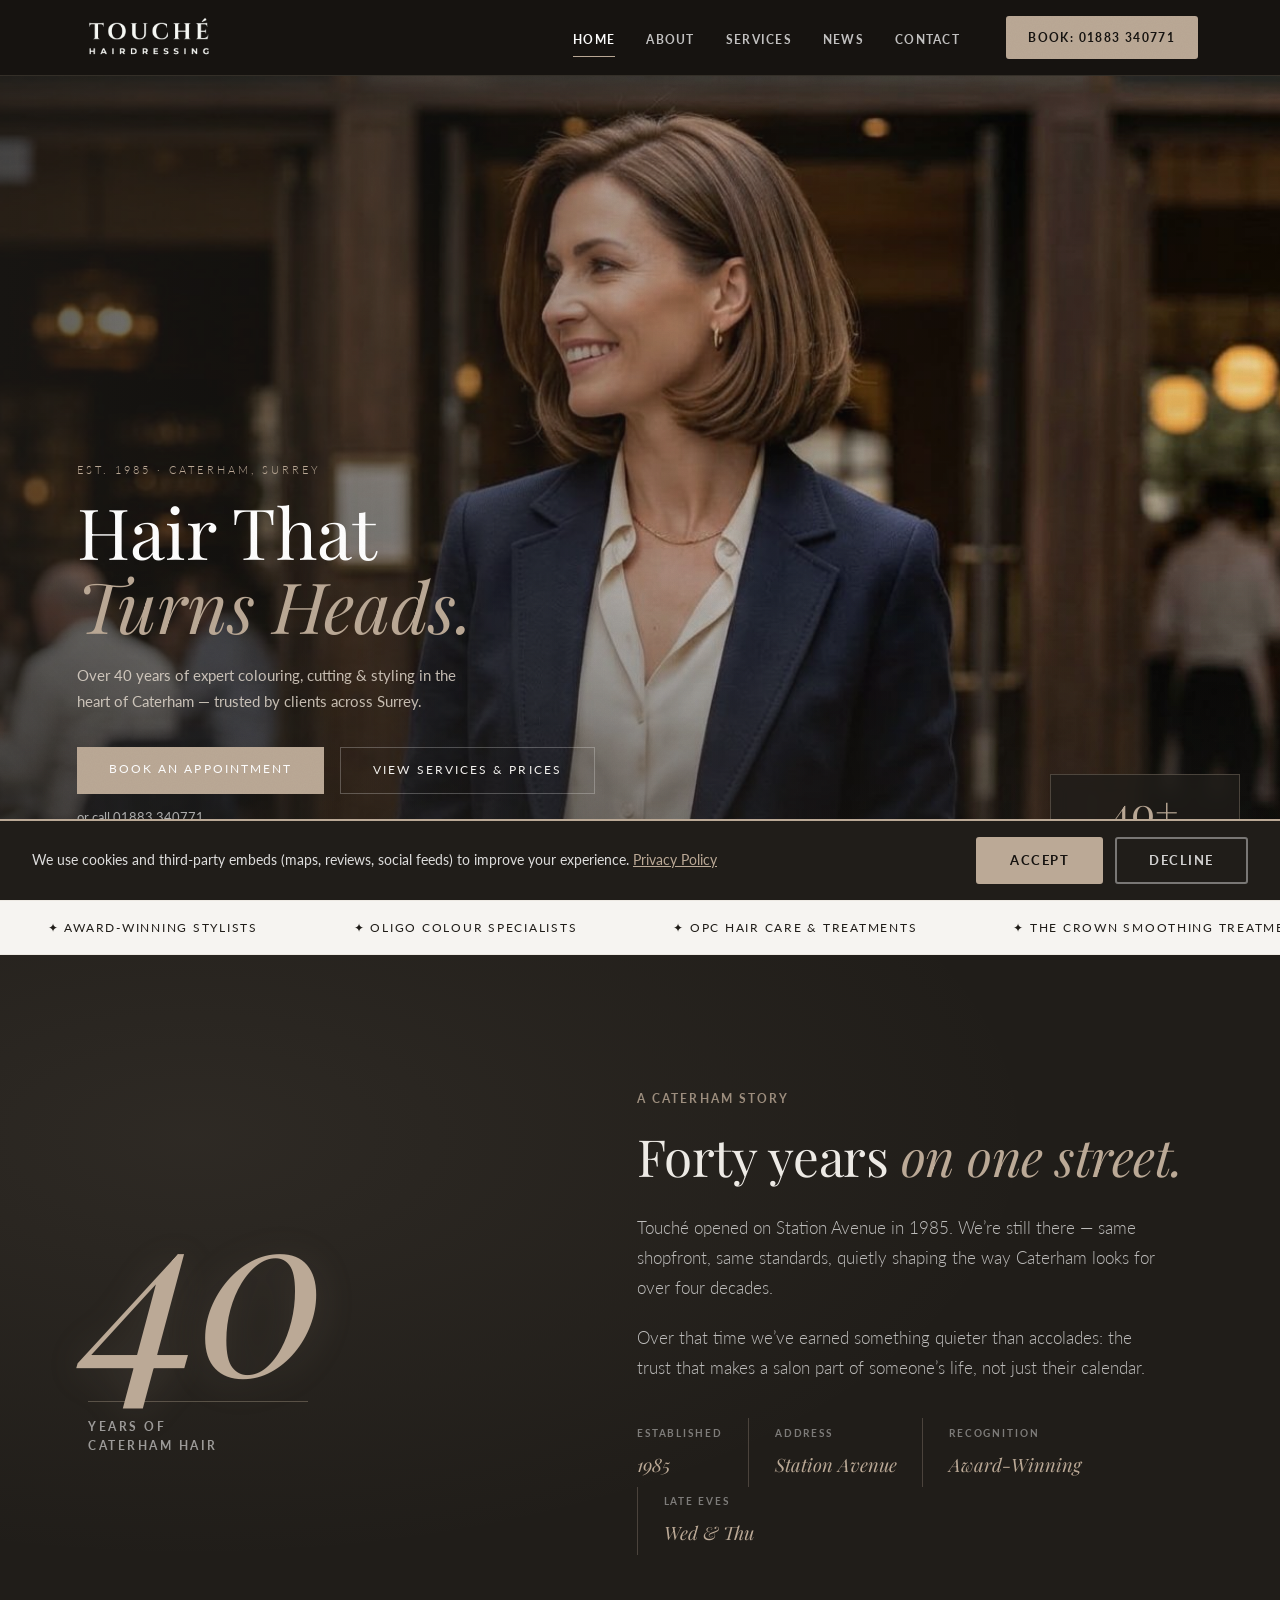
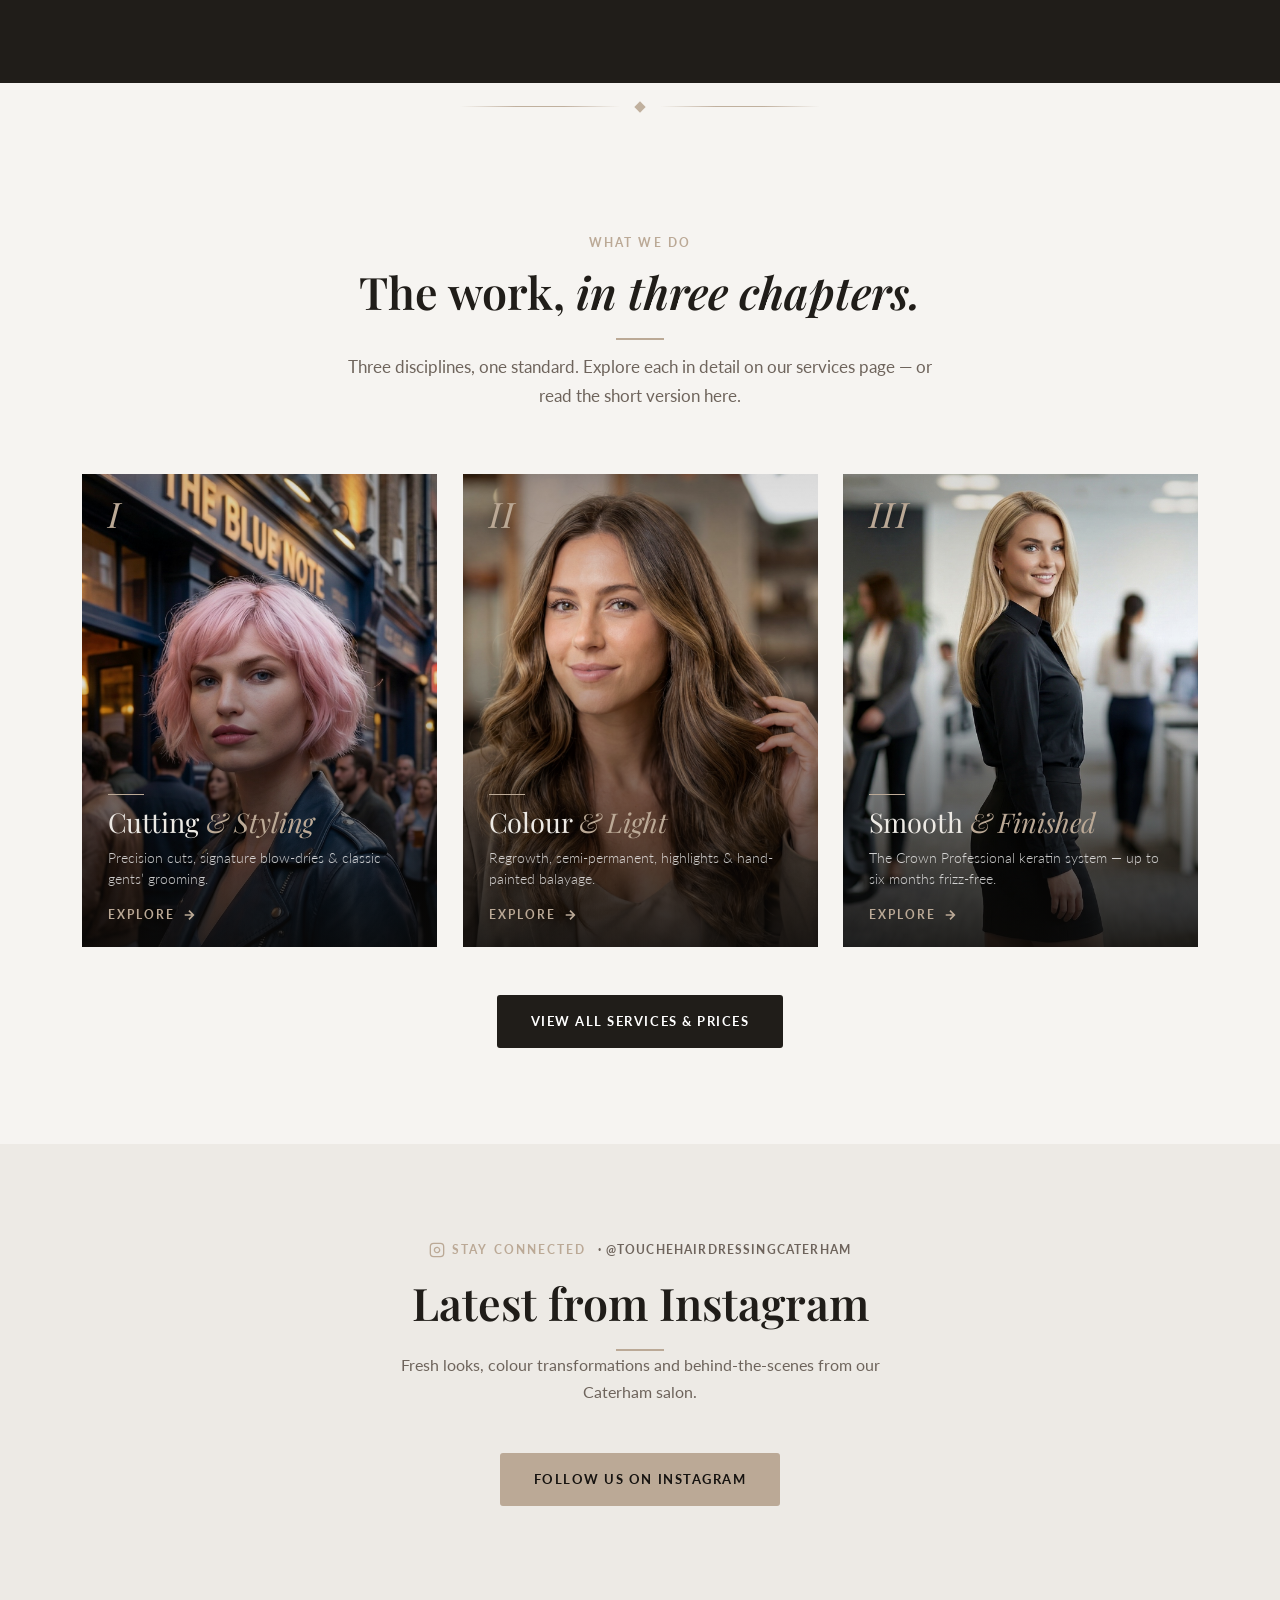
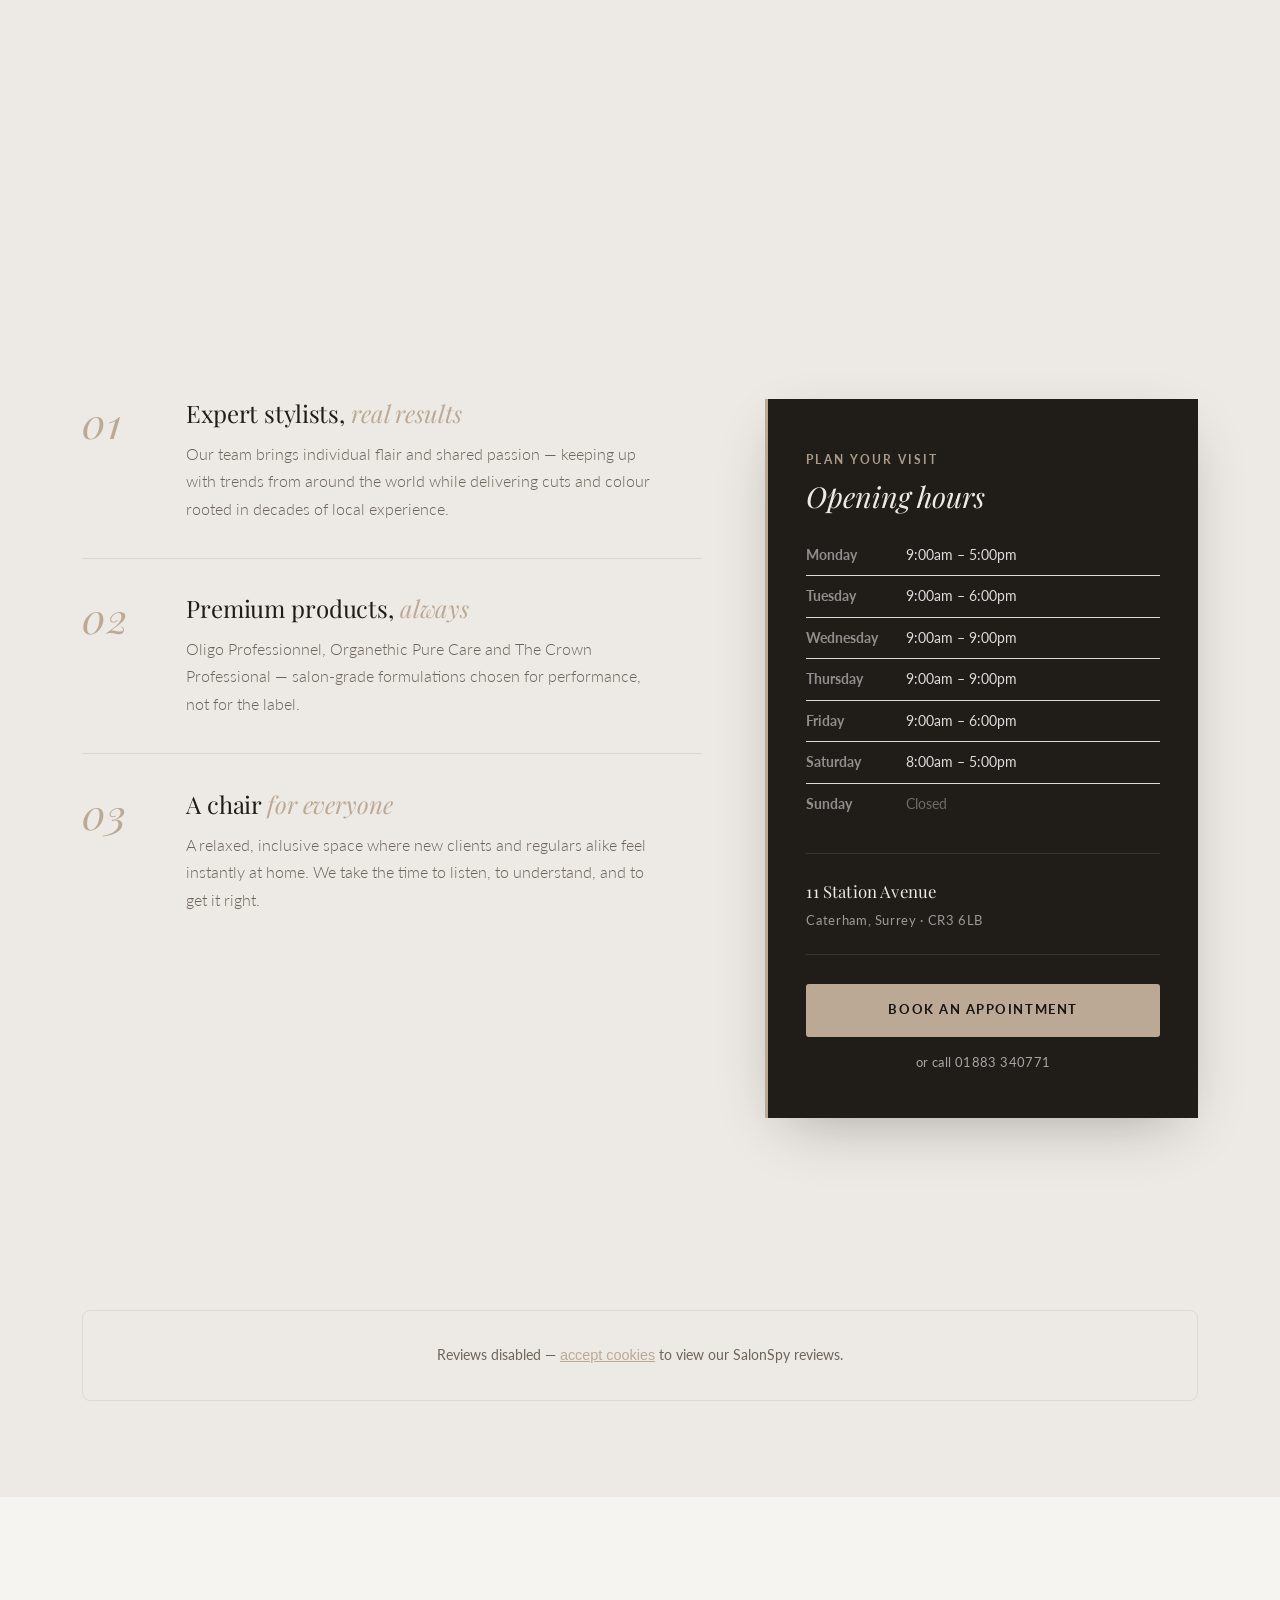
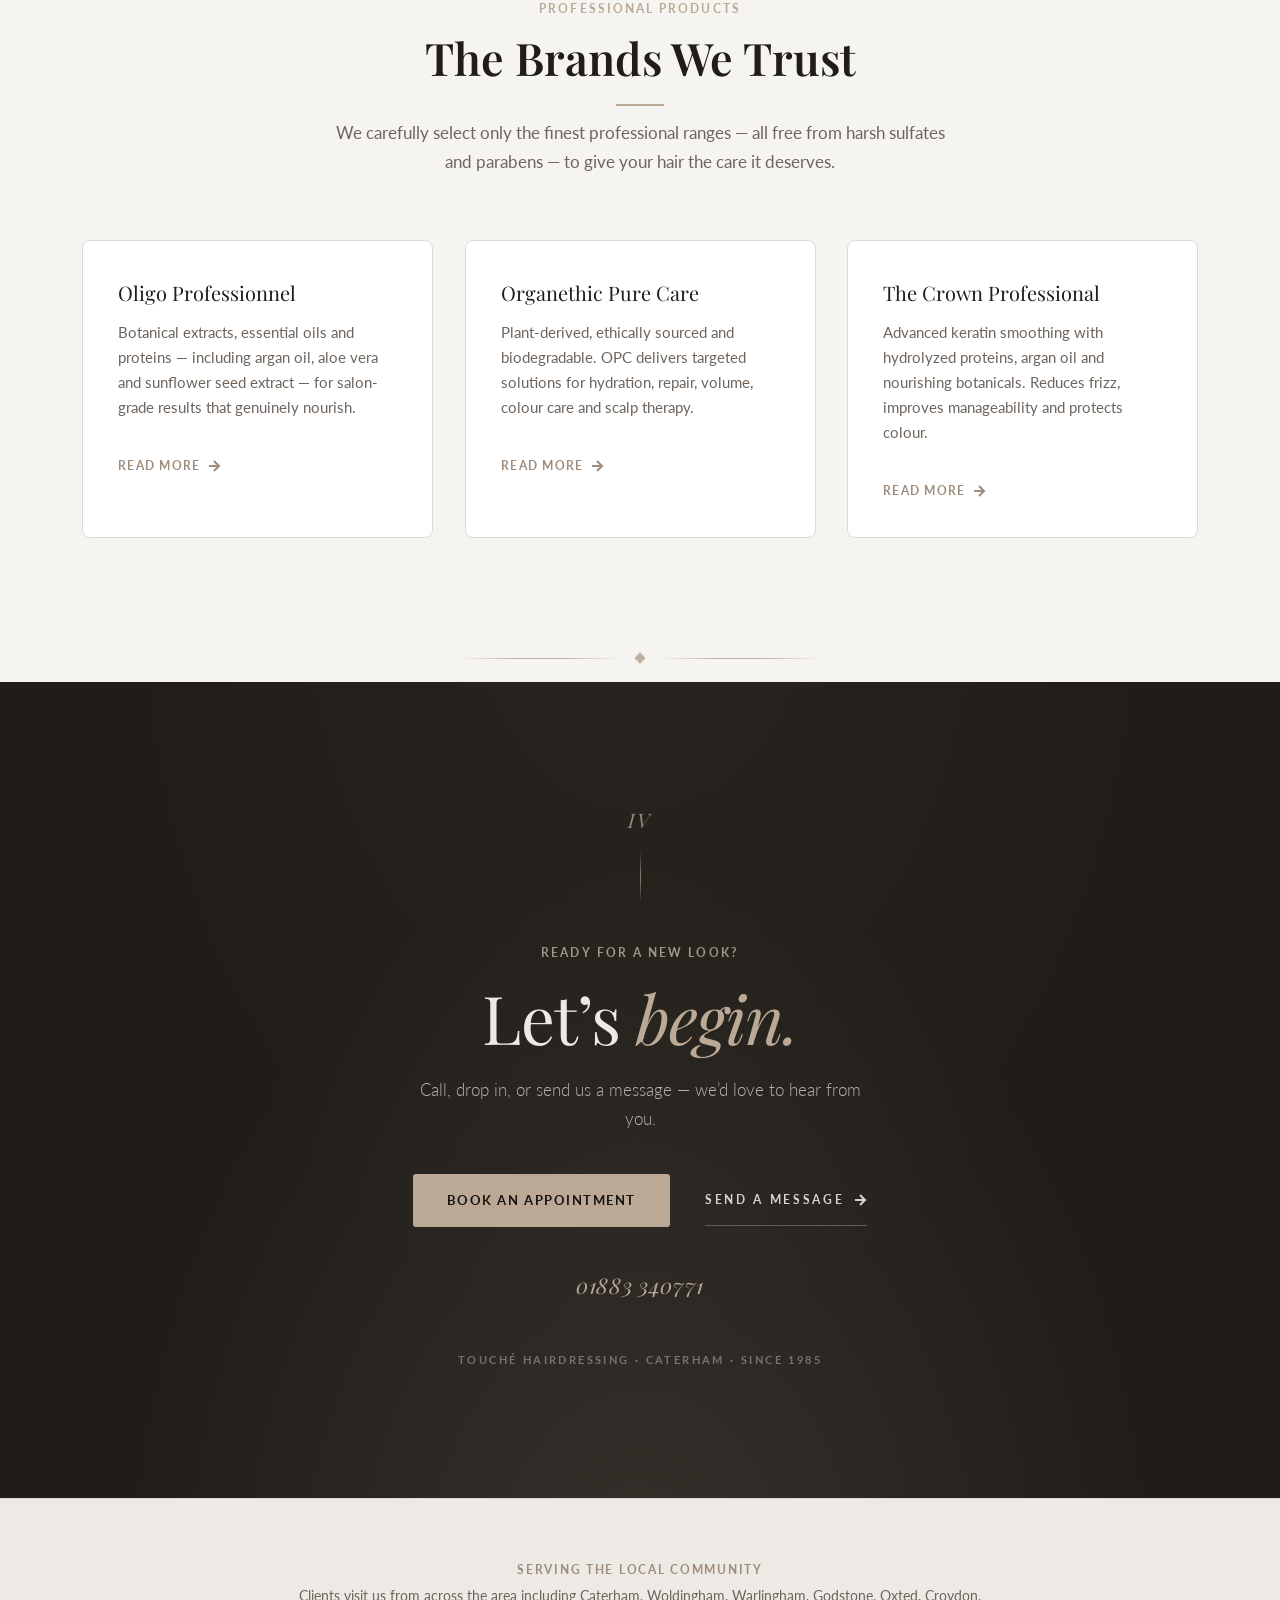
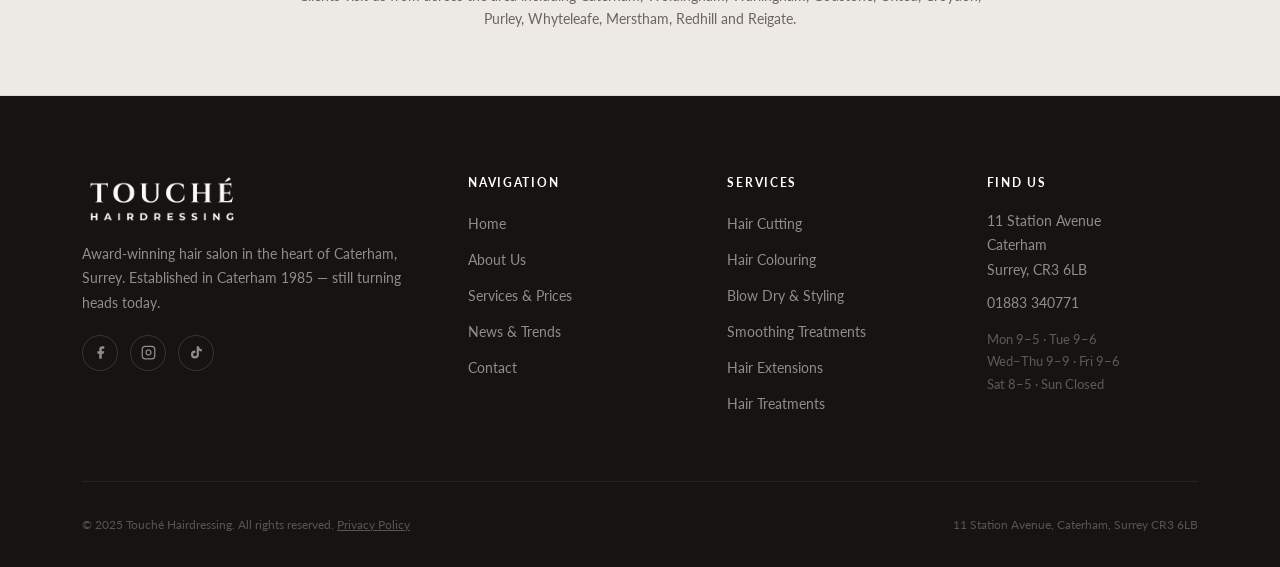
==== commit 85d318e1: "Add consent placeholder for the reviews widget The SalonSpy reviews widget on the homepage is consen" ====
--- a/index.html
+++ b/index.html
@@ -355,6 +355,9 @@
 <!-- ===== SALONSPY WIDGET ===== -->
 <section class="section section--cream" id="section-reviews" aria-label="Reviews">
   <div class="container" style="text-align:center;">
+    <div class="consent-placeholder" style="display:none;">
+      <p>Reviews disabled — <button onclick="cookieAccept()" style="background:none;border:none;color:var(--gold);cursor:pointer;text-decoration:underline;font-size:inherit;">accept cookies</button> to view our SalonSpy reviews.</p>
+    </div>
     <script data-src="https://www.salonspy.com/widgets/v2/dist/js/widget.min.js" data-async="true"></script>
     <salonspy-widget data-token="cb38b69e49a0d4ace4aa6e8e24d82dcb" data-type="salon"></salonspy-widget>
   </div>
--- a/css/style.css
+++ b/css/style.css
@@ -834,6 +834,22 @@
 }
 
 /* ===== LAYOUT HELPERS ===== */
+
+/* Screen-reader-only. Keeps a heading in the accessibility tree and the
+   document outline while removing it visually. Used for section headings
+   whose meaning is already carried by the surrounding design. */
+.sr-only {
+  position: absolute;
+  width: 1px;
+  height: 1px;
+  padding: 0;
+  margin: -1px;
+  overflow: hidden;
+  clip: rect(0, 0, 0, 0);
+  white-space: nowrap;
+  border: 0;
+}
+
 .container {
   max-width: var(--max-width);
   margin: 0 auto;
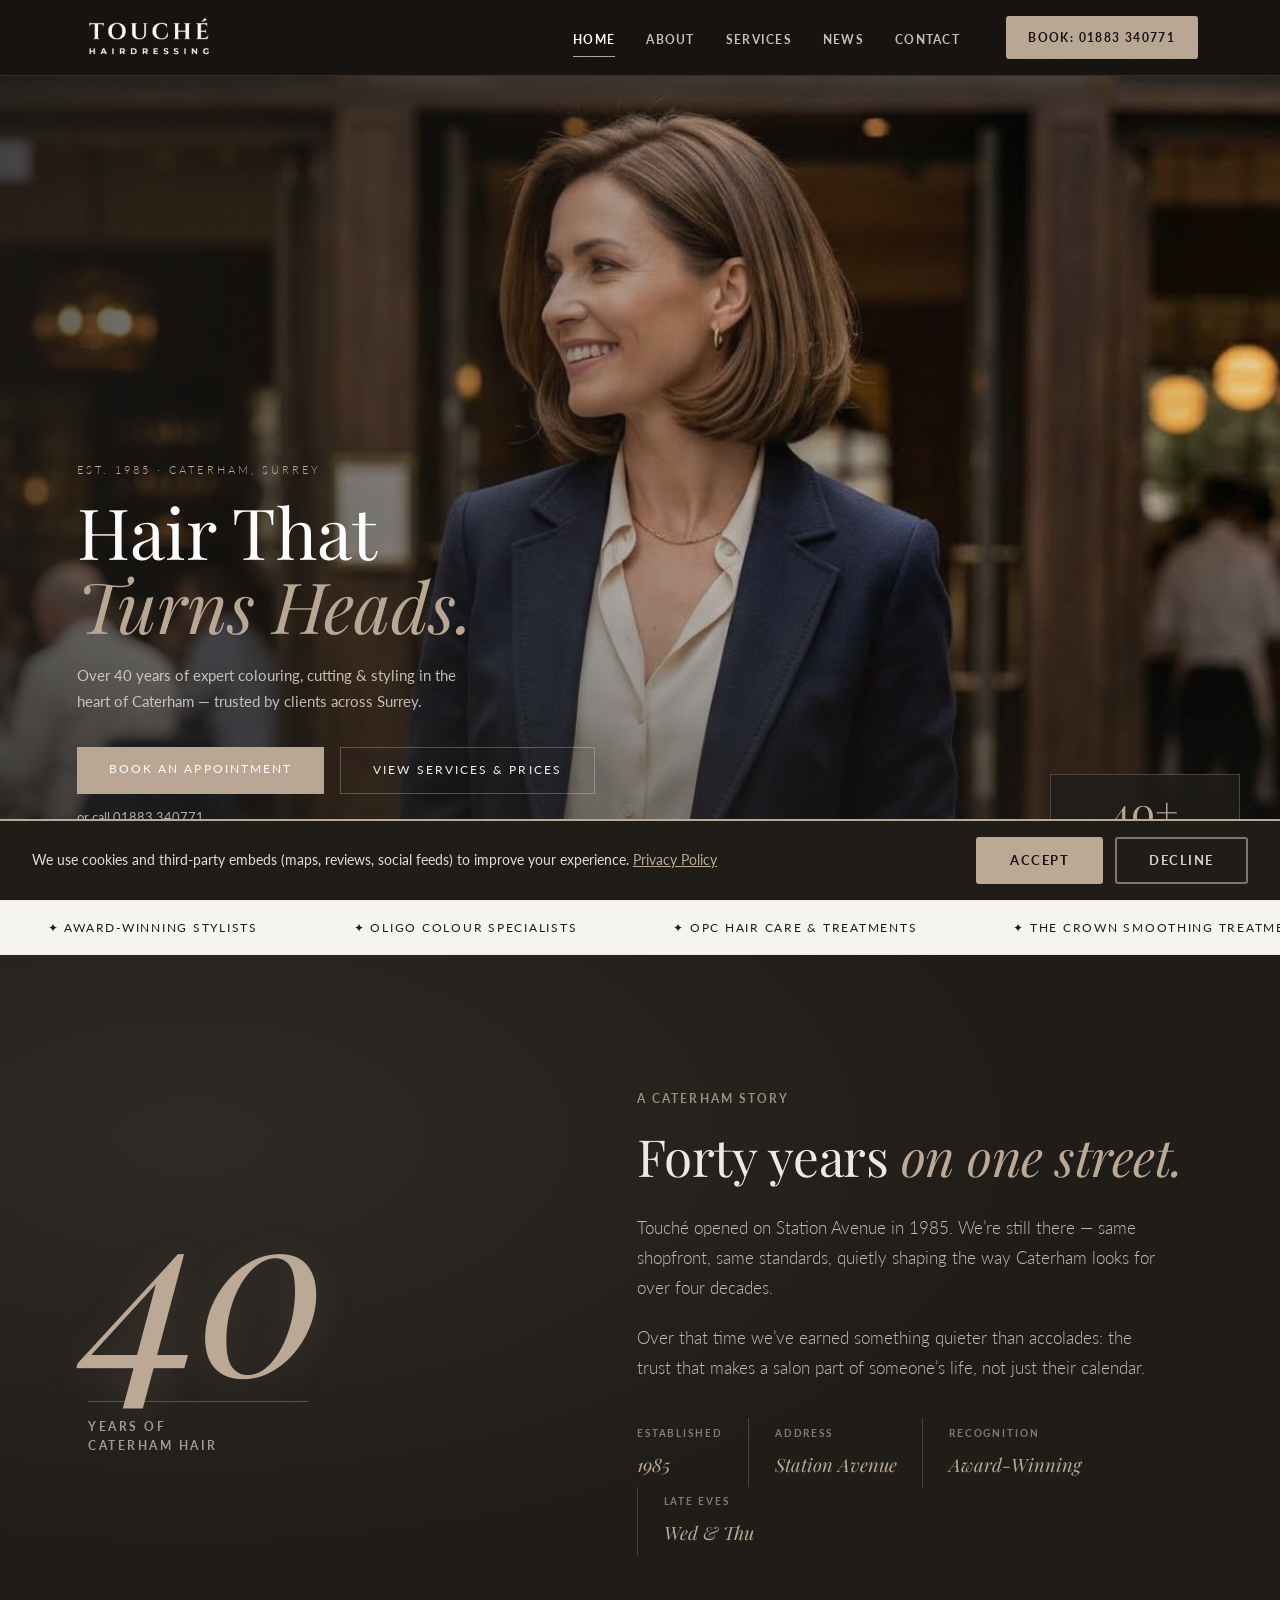
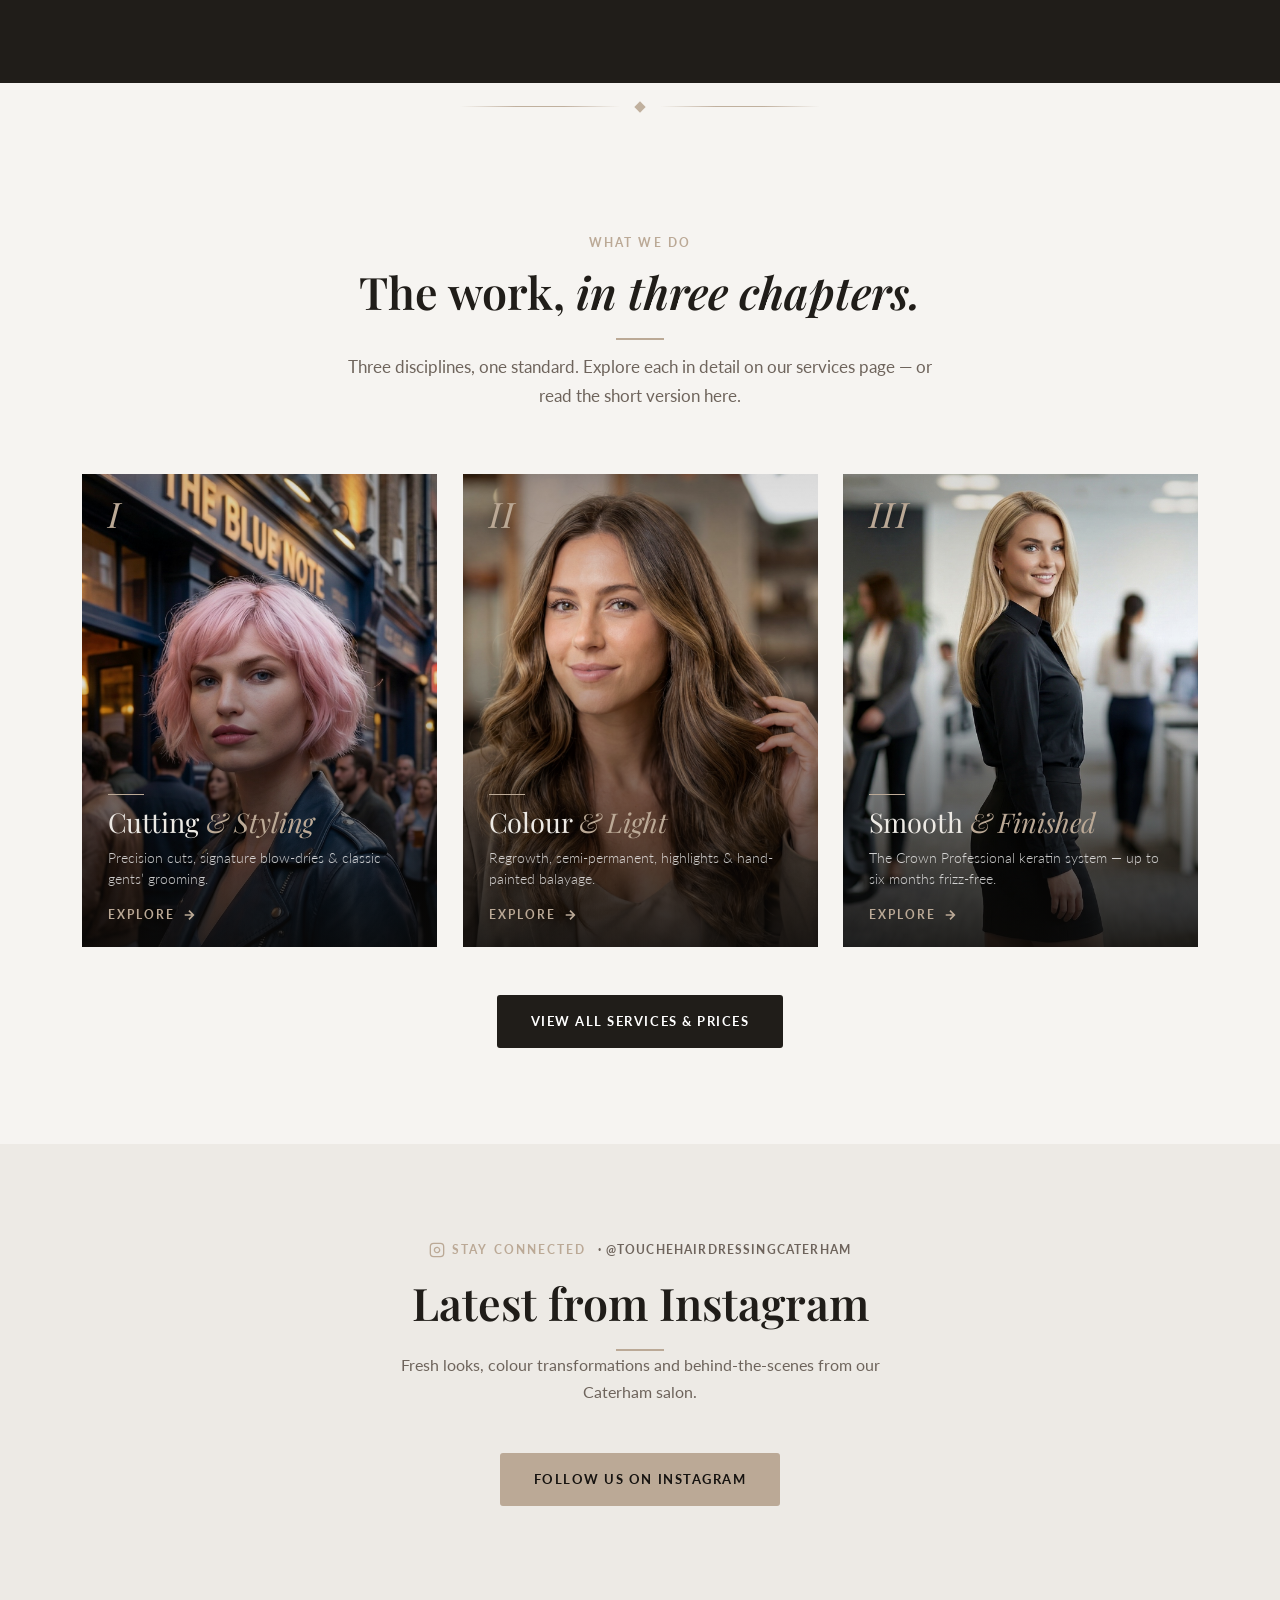
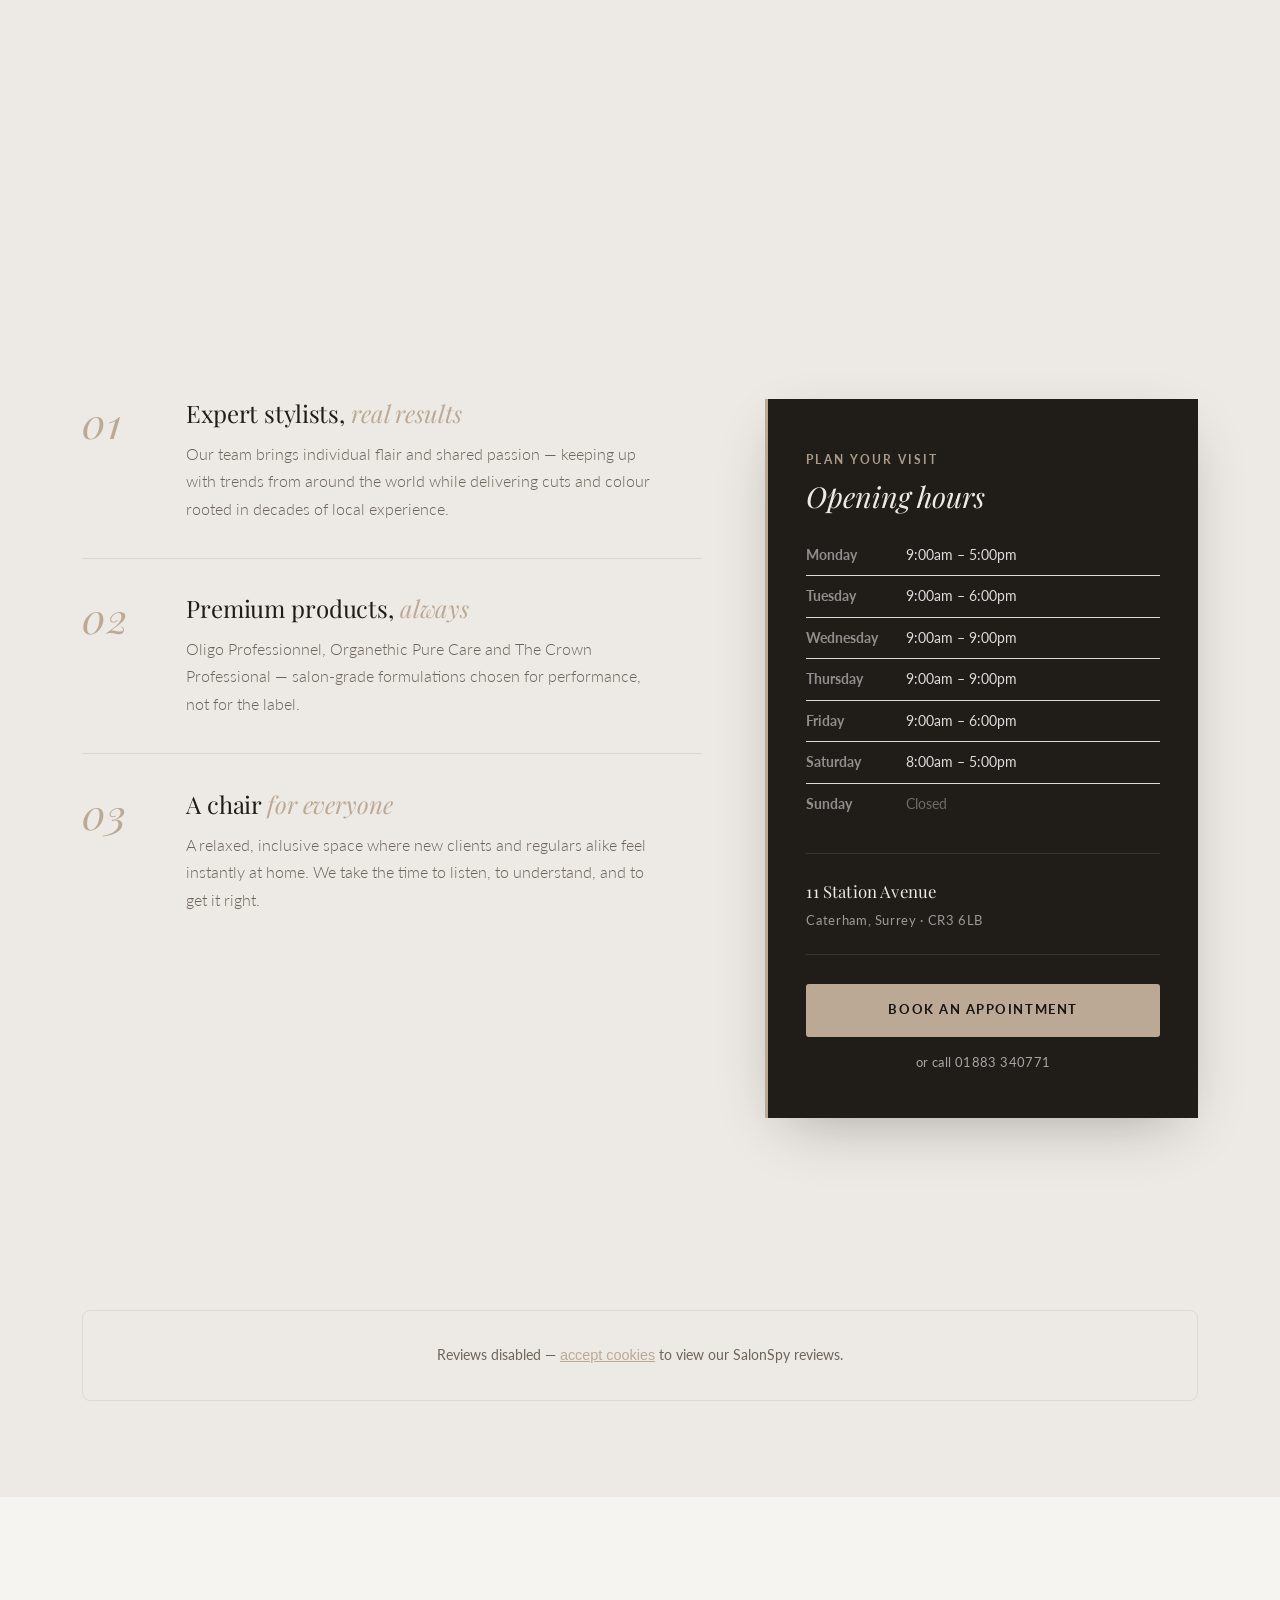
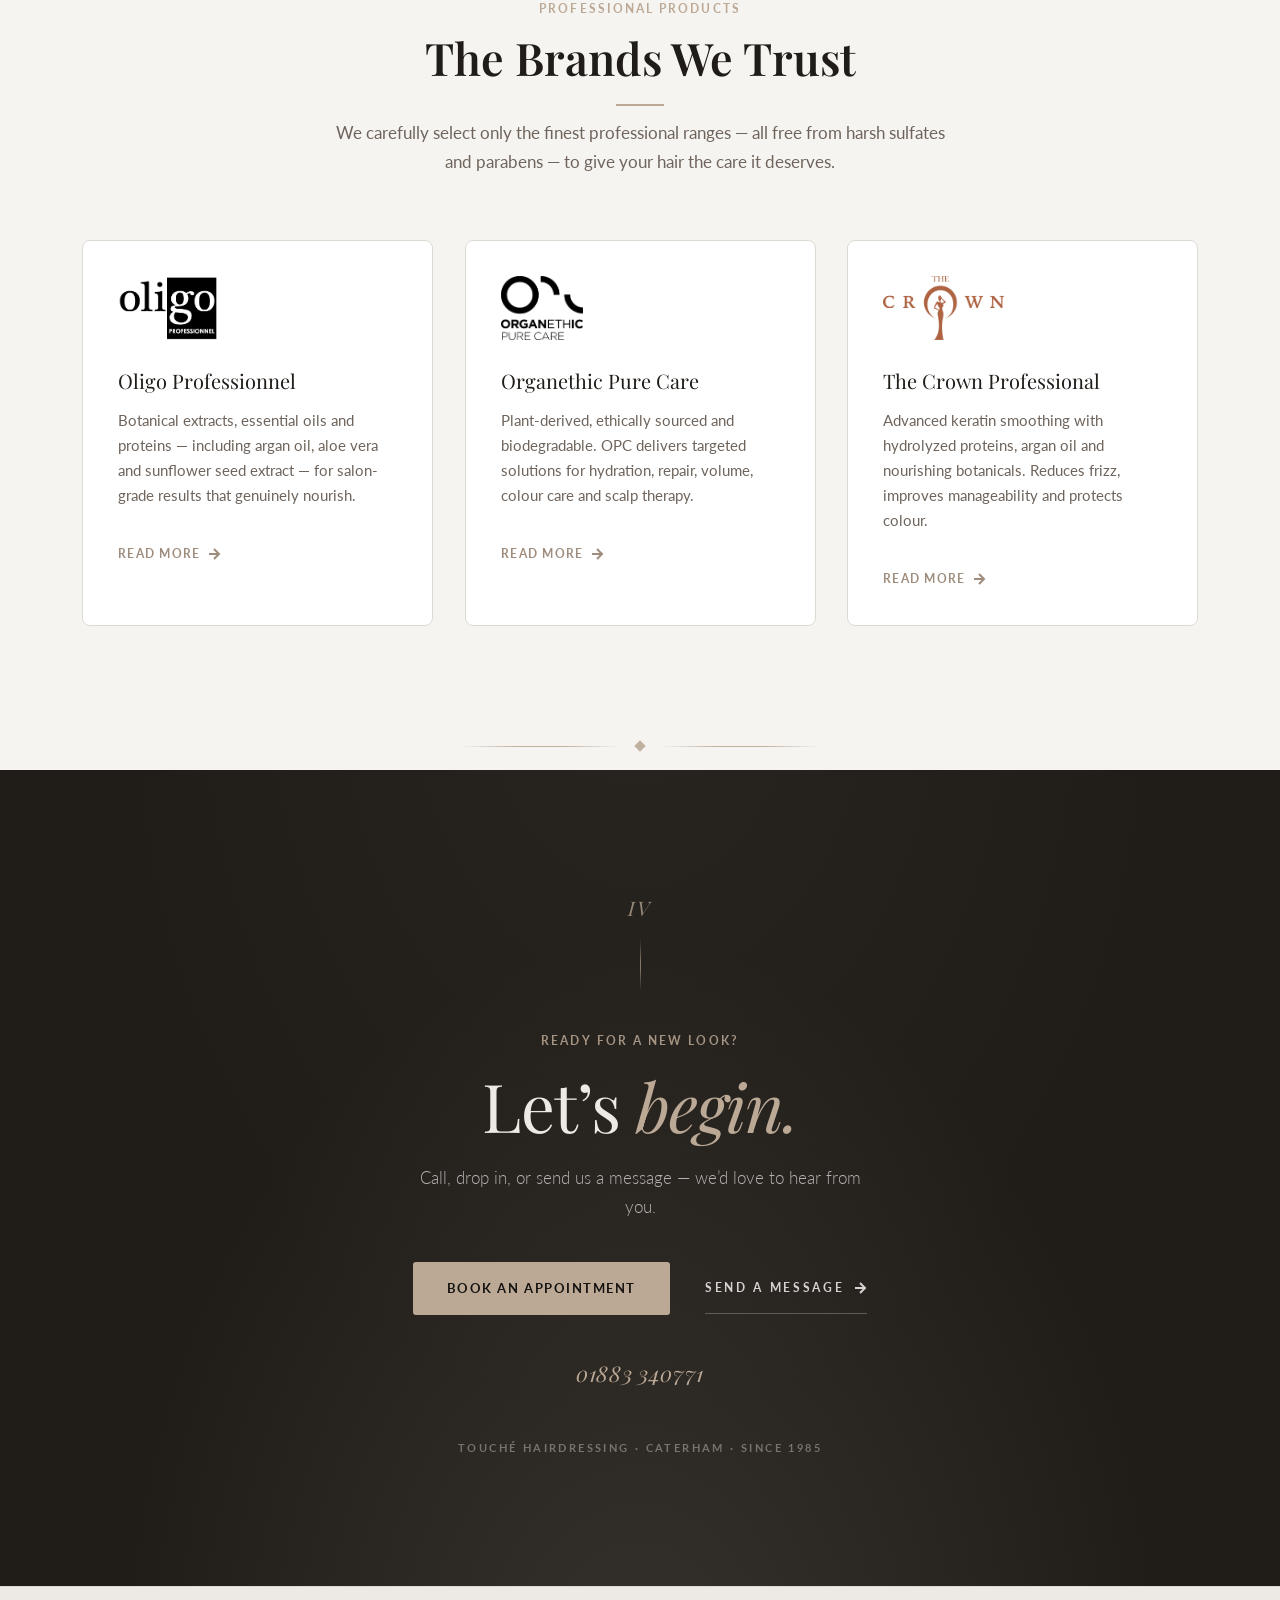
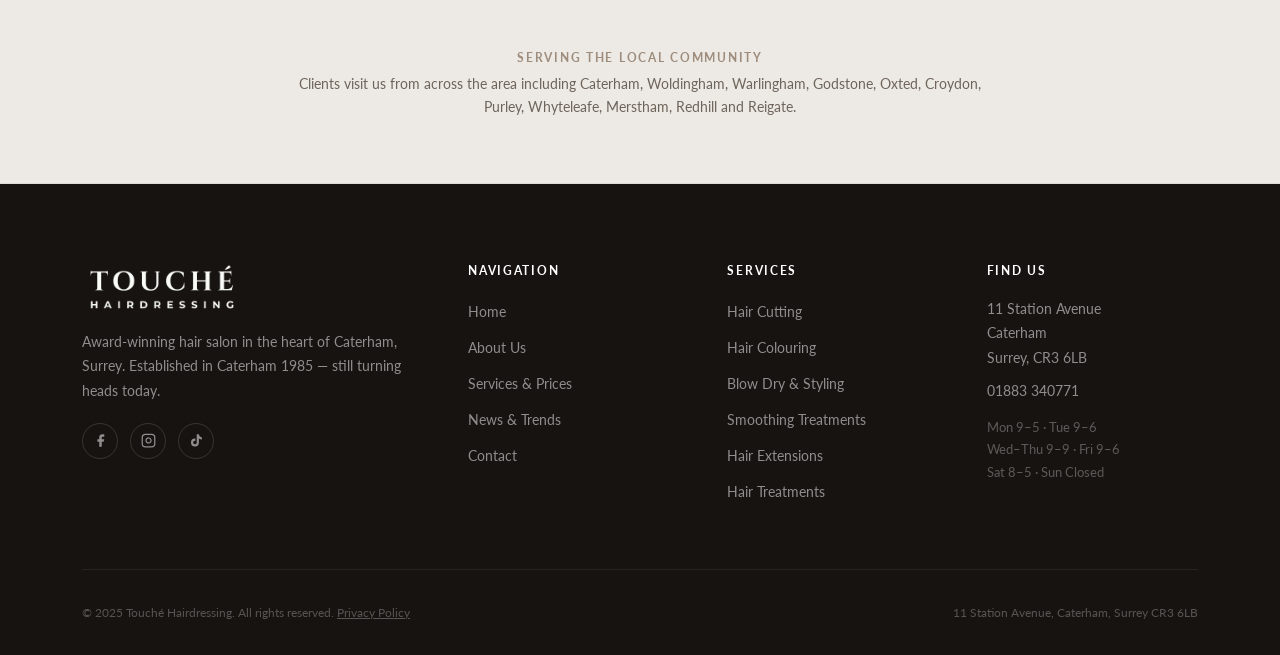
==== commit 56914ceb: "Add brand logos to The Brands We Trust cards The product cards were text-only. Adds a logo lockup ab" ====
--- a/index.html
+++ b/index.html
@@ -375,6 +375,9 @@
 
     <div class="grid-3" data-reveal-stagger>
       <article class="product-card">
+        <div class="product-card__logo">
+          <img src="Images/brands/oligo-professionnel.png" alt="" width="245" height="159" loading="lazy">
+        </div>
         <div class="product-card__name">Oligo Professionnel</div>
         <p>Botanical extracts, essential oils and proteins — including argan oil, aloe vera and sunflower seed extract — for salon-grade results that genuinely nourish.</p>
         <a href="news/post.html?slug=oligo-professionnel" class="product-card__link">
@@ -384,6 +387,9 @@
       </article>
 
       <article class="product-card">
+        <div class="product-card__logo">
+          <img src="Images/brands/organethic-pure-care.png" alt="" width="710" height="554" loading="lazy">
+        </div>
         <div class="product-card__name">Organethic Pure Care</div>
         <p>Plant-derived, ethically sourced and biodegradable. OPC delivers targeted solutions for hydration, repair, volume, colour care and scalp therapy.</p>
         <a href="news/post.html?slug=organethic-pure-care" class="product-card__link">
@@ -393,6 +399,9 @@
       </article>
 
       <article class="product-card">
+        <div class="product-card__logo">
+          <img src="Images/brands/the-crown-professional.png" alt="" width="600" height="318" loading="lazy">
+        </div>
         <div class="product-card__name">The Crown Professional</div>
         <p>Advanced keratin smoothing with hydrolyzed proteins, argan oil and nourishing botanicals. Reduces frizz, improves manageability and protects colour.</p>
         <a href="news/post.html?slug=the-crown-professional" class="product-card__link">
--- a/css/style.css
+++ b/css/style.css
@@ -1661,6 +1661,25 @@
 
 .product-card:hover::before {
   transform: scaleX(1);
+}
+
+/* Brand logo lockup. The three logos have different aspect ratios and visual
+   densities, so the box is a fixed height and the image is contained within
+   it — that keeps them optically balanced rather than matching on width. */
+.product-card__logo {
+  display: flex;
+  align-items: center;
+  justify-content: flex-start;
+  height: 64px;
+  margin-bottom: 1.5rem;
+}
+
+.product-card__logo img {
+  max-height: 100%;
+  max-width: 155px;
+  width: auto;
+  height: auto;
+  object-fit: contain;
 }
 
 .product-card__name {
